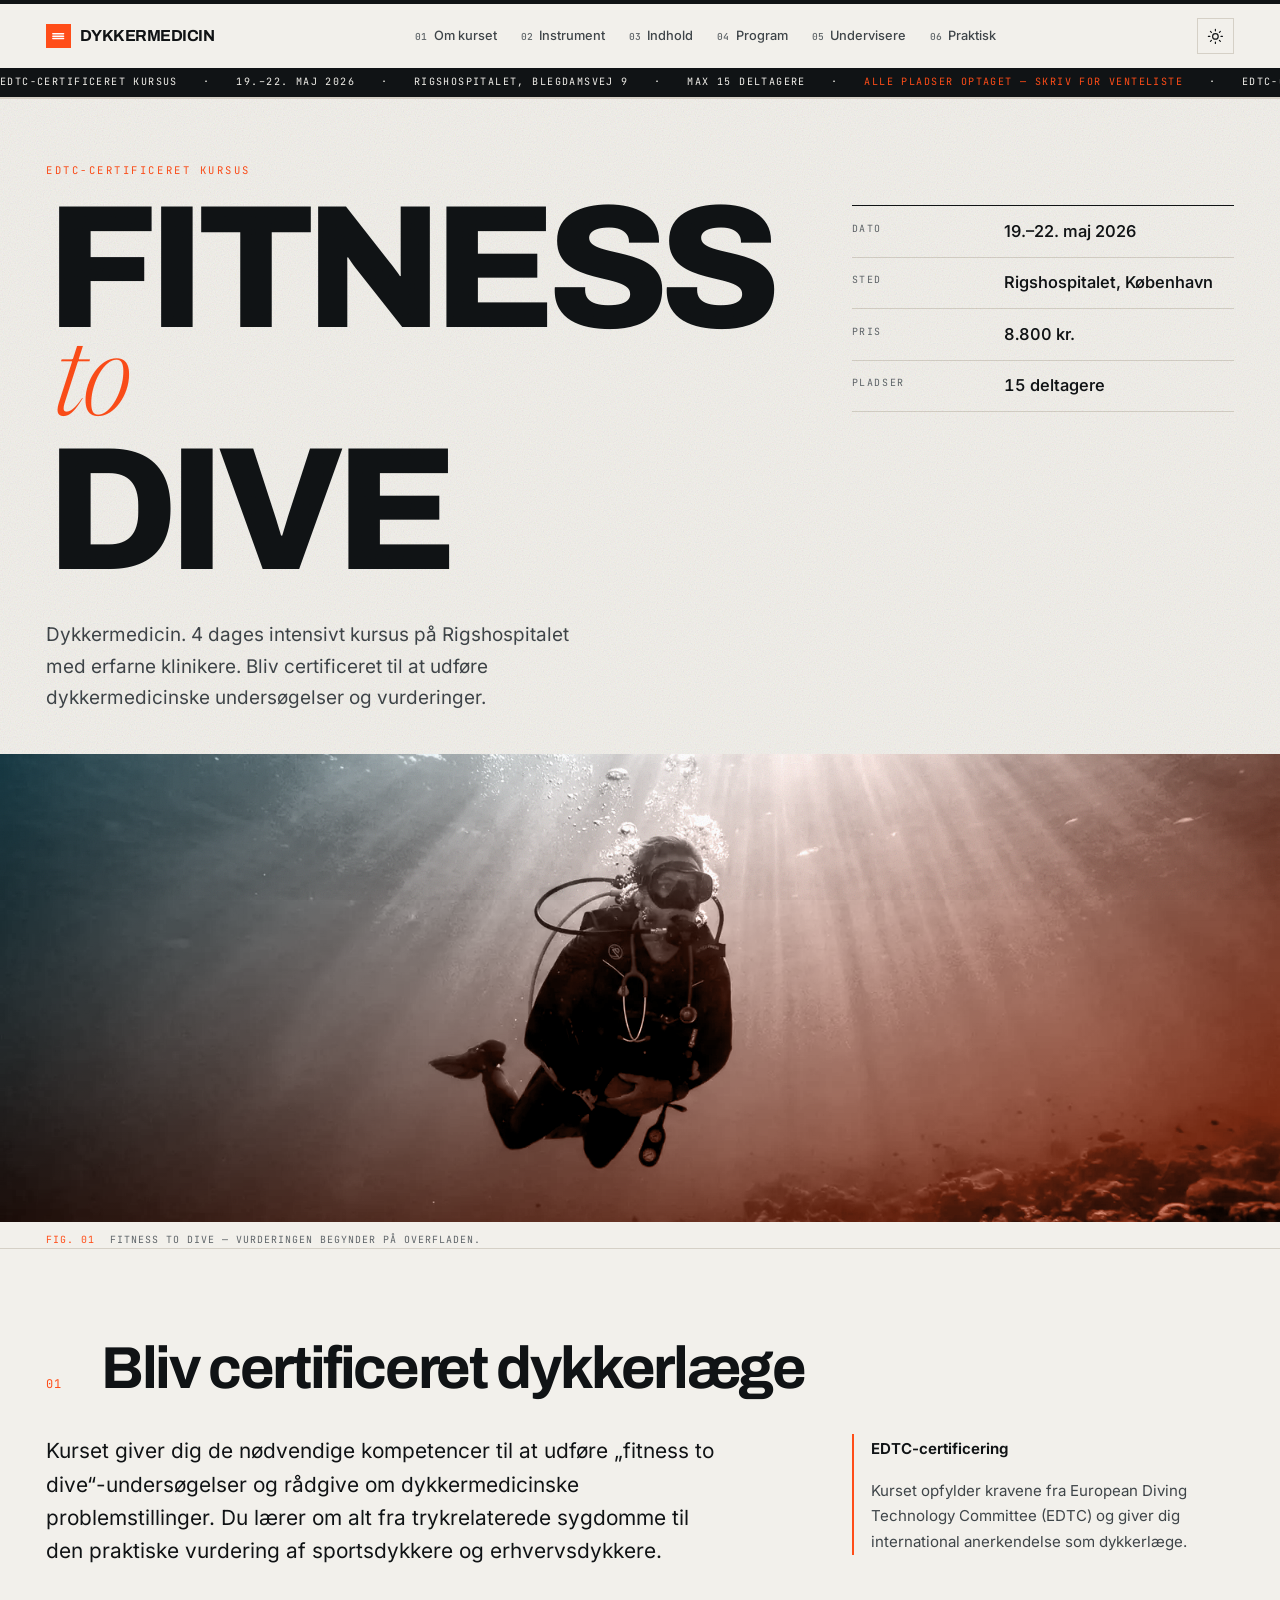
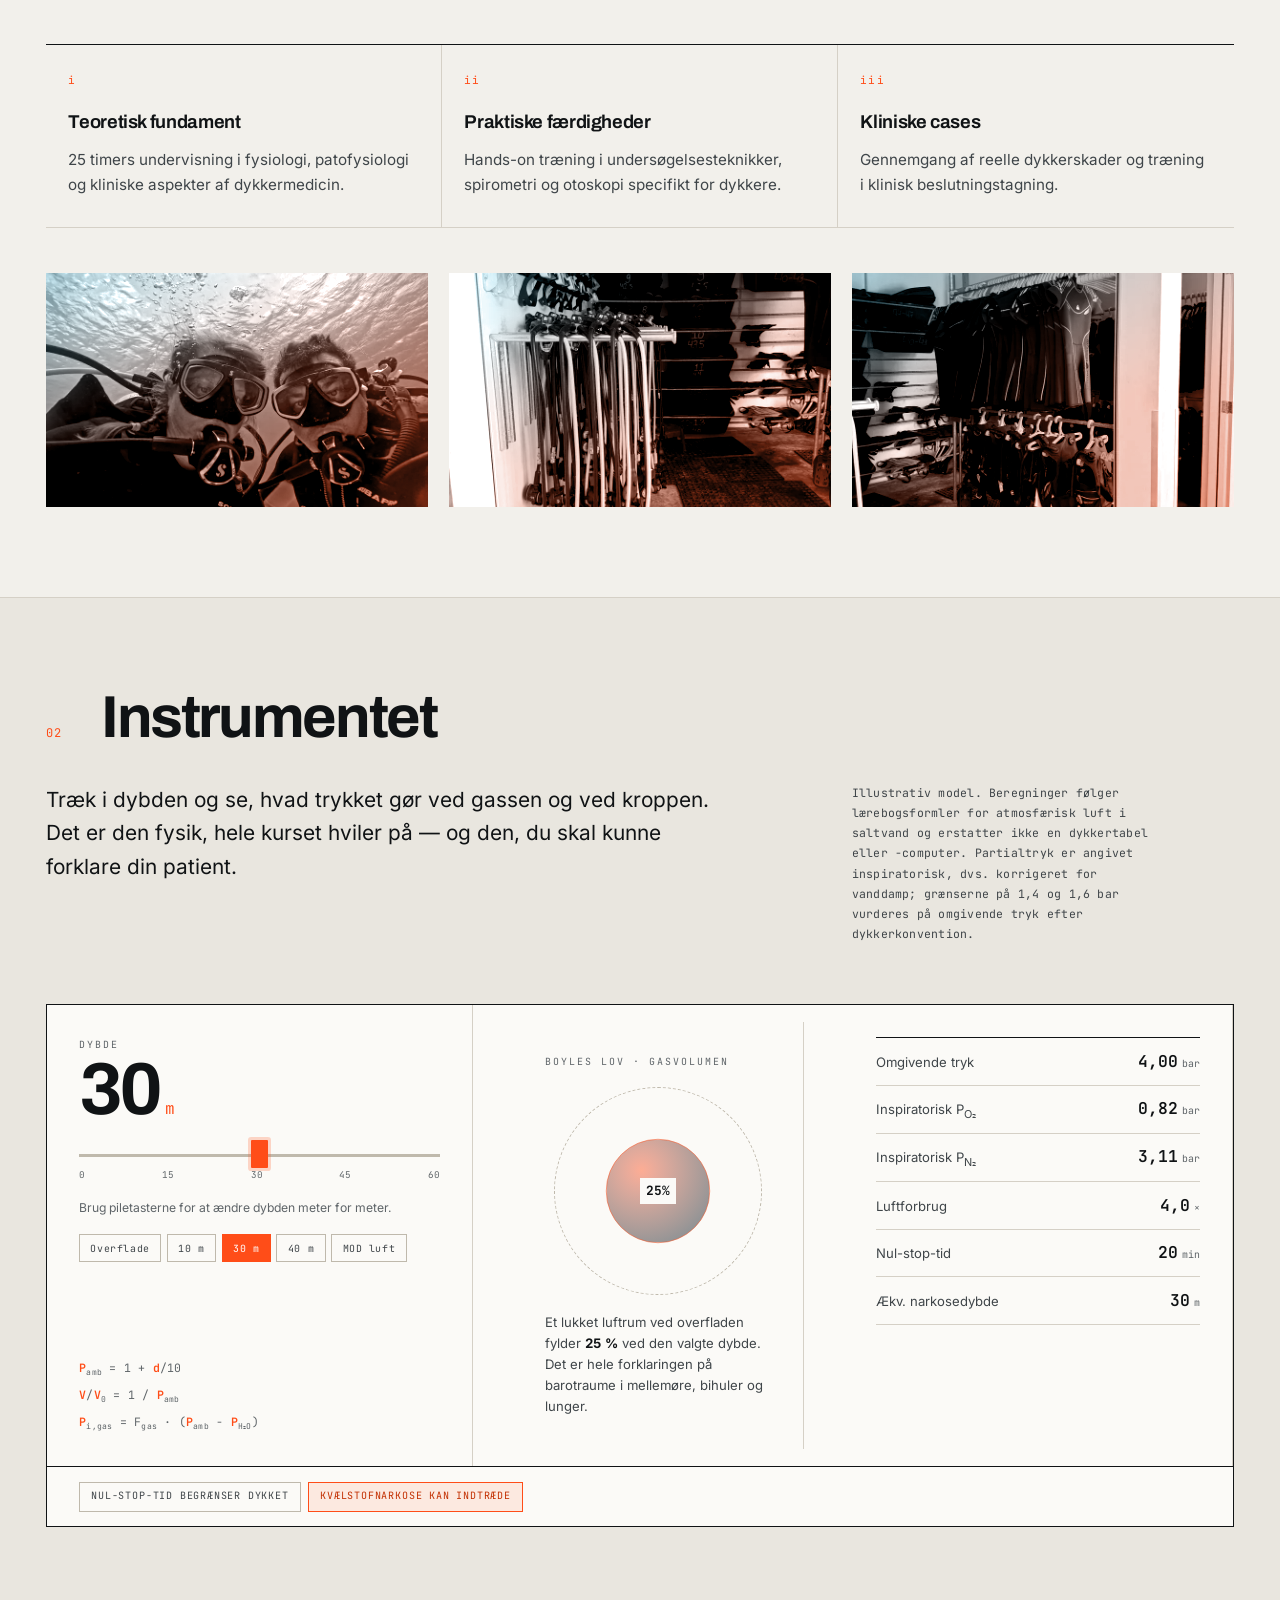
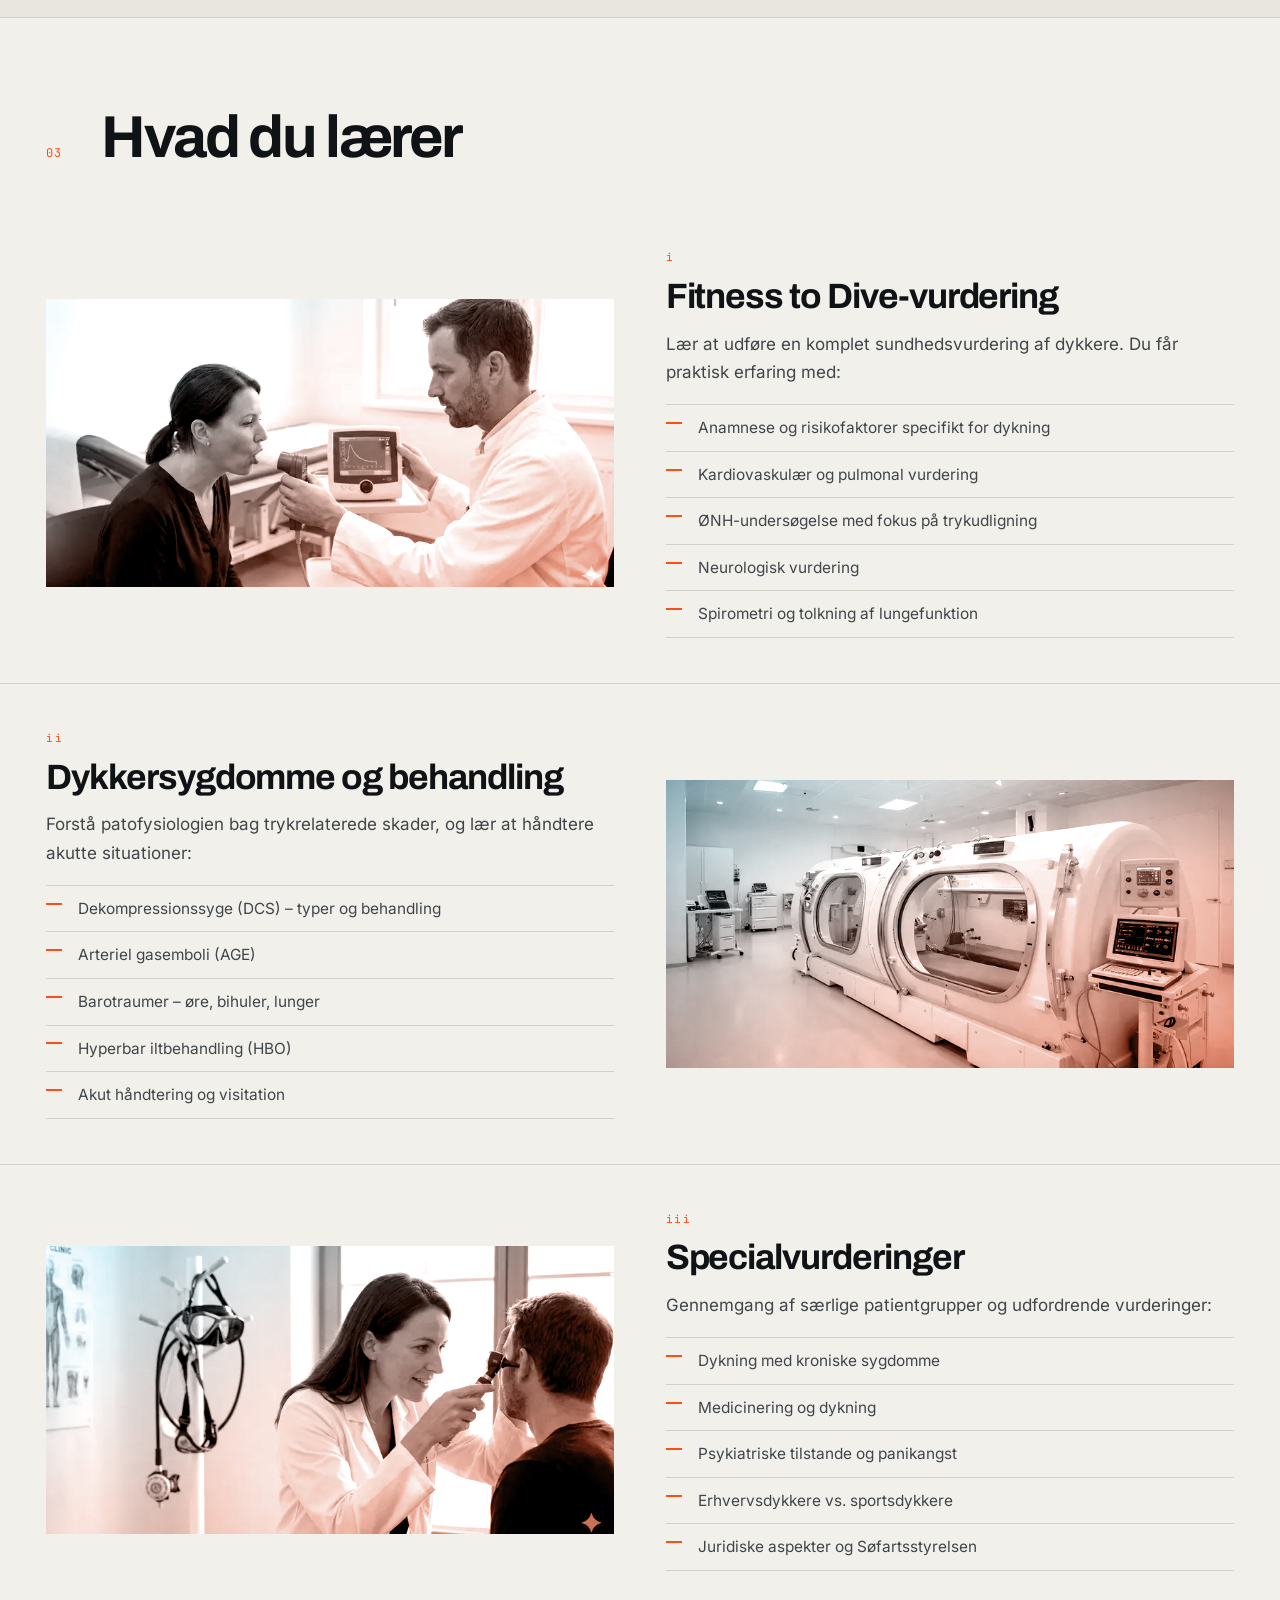
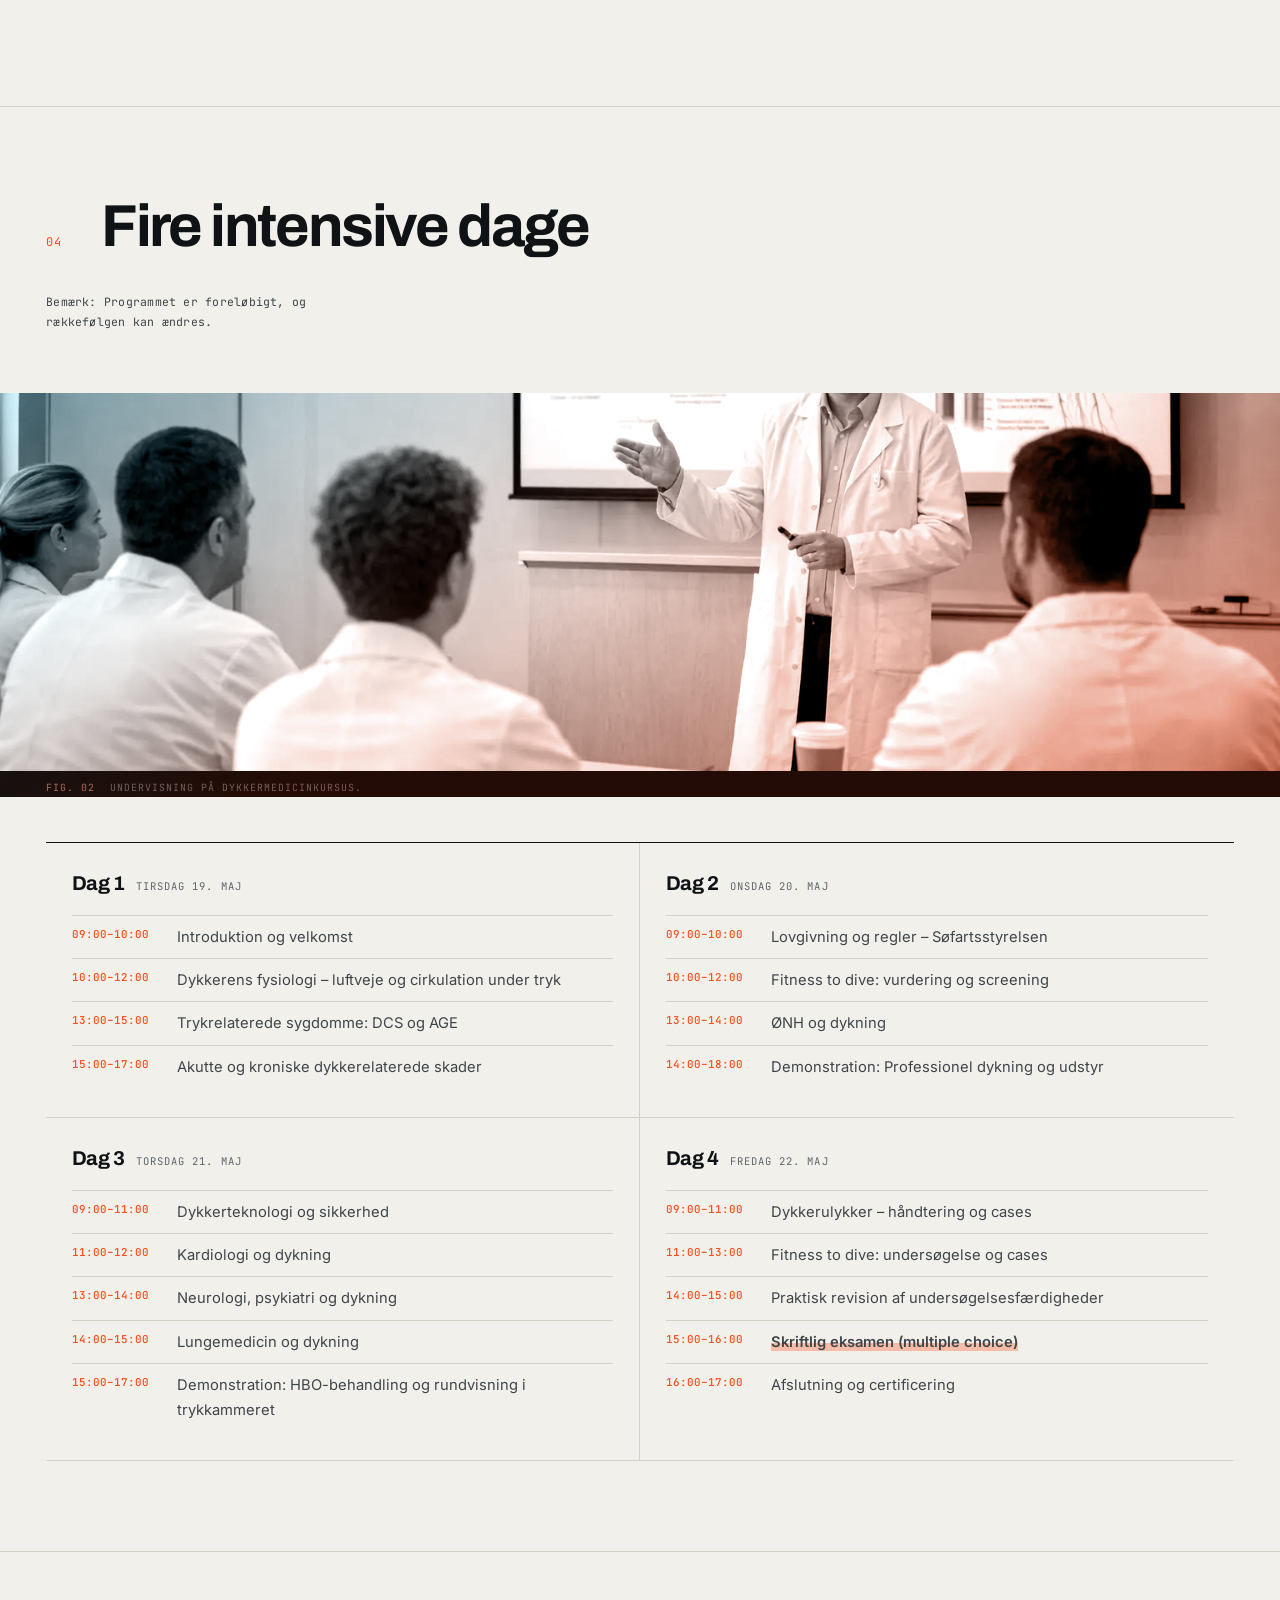
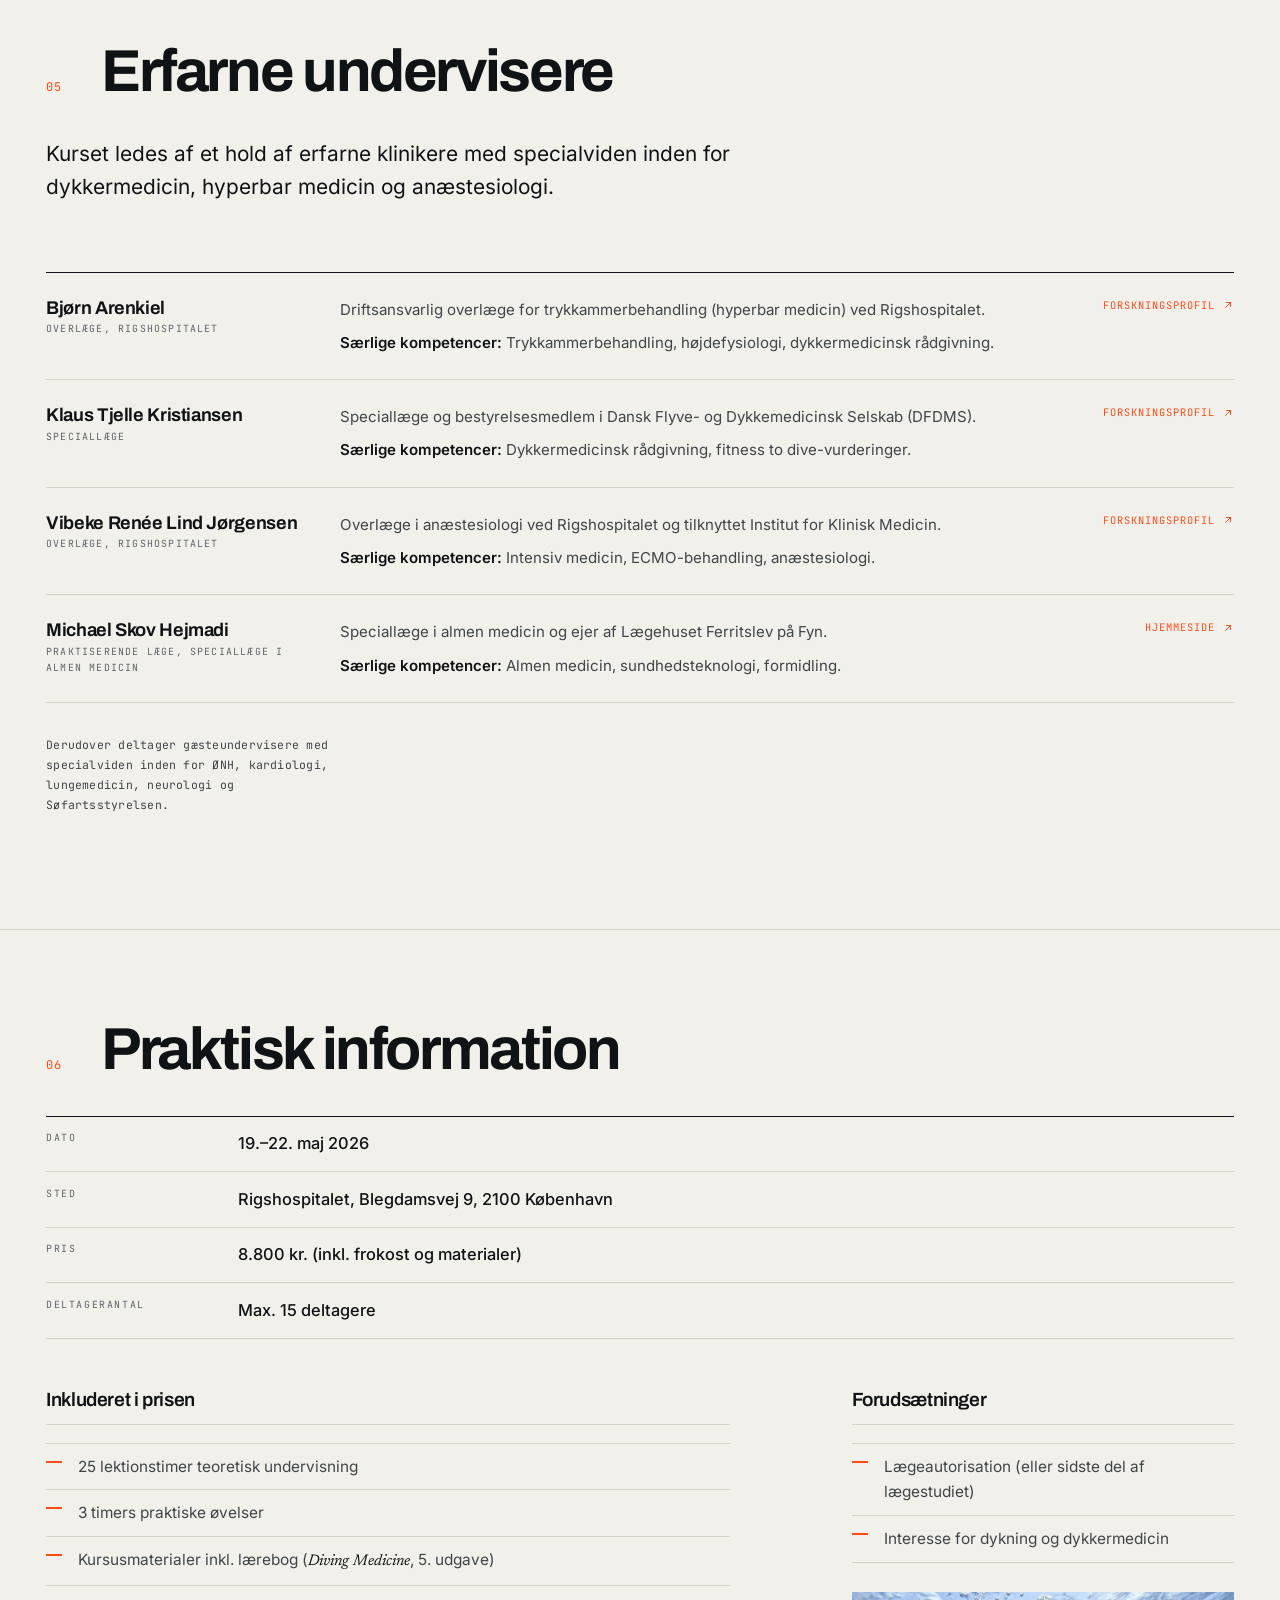
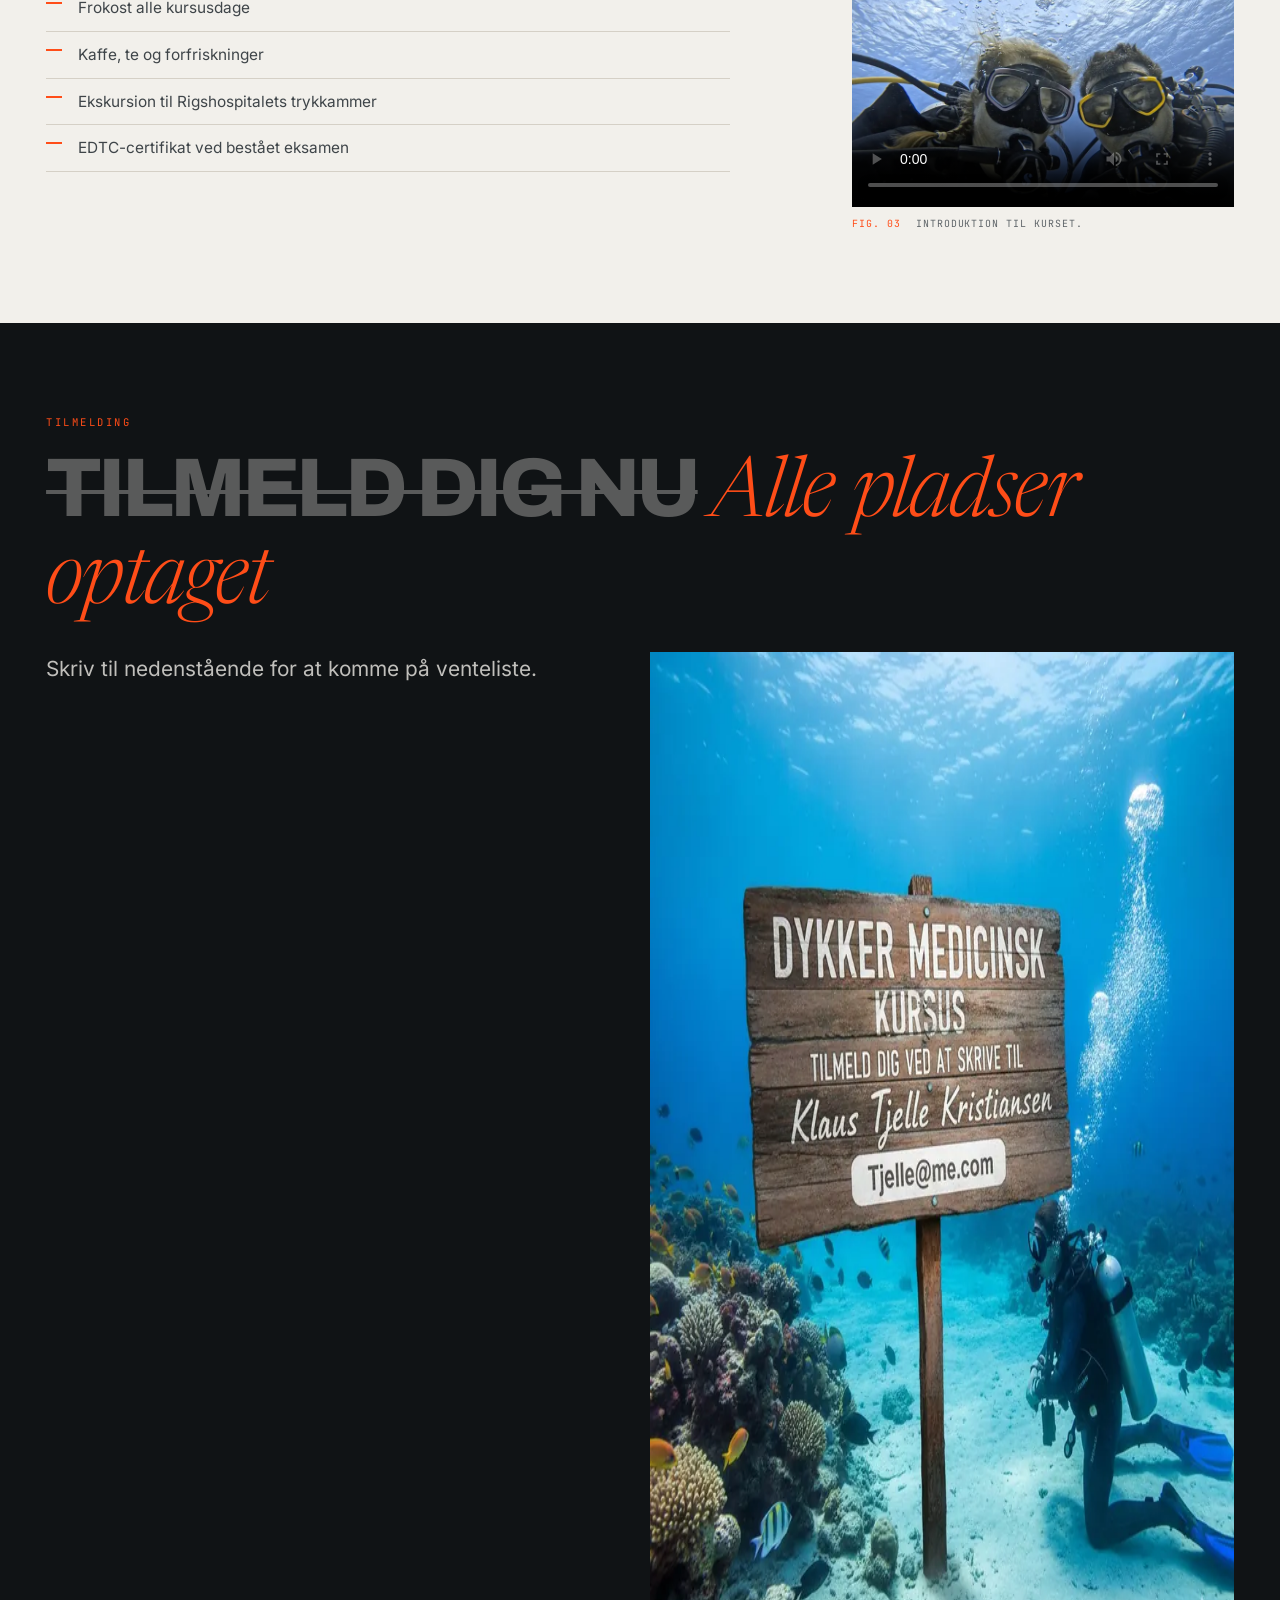
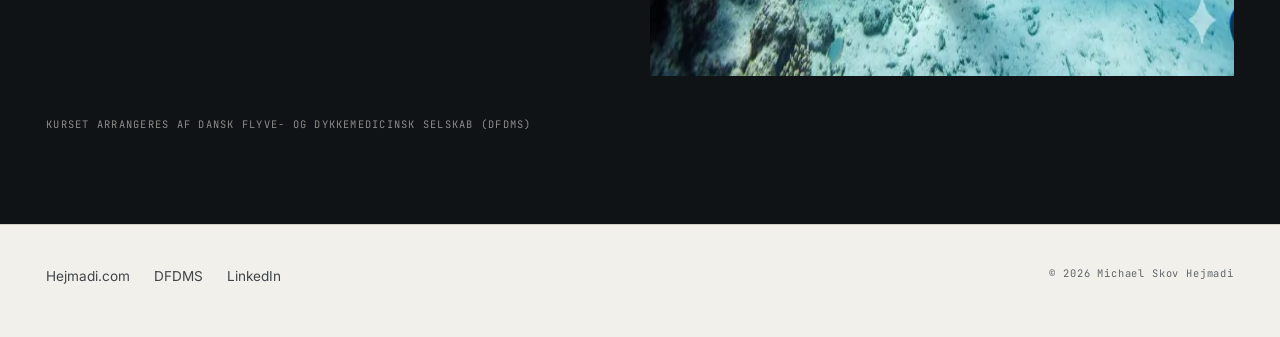
==== dykkerlaege/instrumentet/index.html @ f579ac6d "Fire designbud: Dykkermedicin (2) og Lægehuset Ferritslev (2) Erstatter mappens indhold med fire kom" ====
<!DOCTYPE html>
<html lang="da" data-concept="instrumentet">
<head>
<meta charset="UTF-8">
<meta name="viewport" content="width=device-width, initial-scale=1, viewport-fit=cover">
<title>Fitness to Dive — Dykkermedicin | EDTC-certificeret kursus, Rigshospitalet 2026</title>
<meta name="description" content="EDTC-certificeret dykkermedicinkursus 19.–22. maj 2026 på Rigshospitalet. Fire intensive dage. Bliv certificeret til at udføre fitness to dive-undersøgelser.">
<meta name="author" content="Michael Skov Hejmadi">
<meta name="theme-color" content="#f2f0eb">
<meta name="color-scheme" content="light dark">
<link rel="icon" href="favicon.svg" type="image/svg+xml">

<meta property="og:type" content="website">
<meta property="og:locale" content="da_DK">
<meta property="og:title" content="Fitness to Dive — Dykkermedicin">
<meta property="og:description" content="EDTC-certificeret kursus på Rigshospitalet, 19.–22. maj 2026.">
<meta property="og:image" content="../../assets/img/dyk/preview.webp">
<meta name="twitter:card" content="summary_large_image">

<script type="application/ld+json">
{
  "@context": "https://schema.org",
  "@type": "Course",
  "name": "EDTC Dykkermedicin Kursus 2026",
  "description": "EDTC-certificeret dykkermedicinkursus. Bliv certificeret til at udføre fitness to dive-undersøgelser.",
  "inLanguage": "da",
  "provider": { "@type": "Organization", "name": "Rigshospitalet", "sameAs": "https://www.rigshospitalet.dk" },
  "hasCourseInstance": {
    "@type": "CourseInstance",
    "courseMode": "https://schema.org/OnSite",
    "location": { "@type": "Place", "name": "Rigshospitalet",
      "address": { "@type": "PostalAddress", "streetAddress": "Blegdamsvej 9", "postalCode": "2100", "addressLocality": "København", "addressCountry": "DK" } },
    "startDate": "2026-05-19", "endDate": "2026-05-22", "duration": "P4D",
    "offers": { "@type": "Offer", "price": "8800", "priceCurrency": "DKK", "availability": "https://schema.org/SoldOut" }
  }
}
</script>

<link rel="preload" href="../../assets/fonts/archivo-var.woff2" as="font" type="font/woff2" crossorigin>
<link rel="preload" href="../../assets/fonts/inter-var.woff2" as="font" type="font/woff2" crossorigin>
<link rel="stylesheet" href="style.css">
<script>
  document.documentElement.classList.add('js');
  try{var t=localStorage.getItem('fd-theme'); if(t) document.documentElement.dataset.theme=t;}catch(e){}
</script>
</head>

<body>
<a class="skip" href="#hovedindhold">Spring til indhold</a>
<div class="grain" aria-hidden="true"></div>

<!-- ══ Masthead ═════════════════════════════════════════════════ -->
<header class="mast">
  <div class="mast__rule"></div>
  <div class="mast__bar">
    <a class="mast__id" href="../../index.html">
      <span class="mast__mark" aria-hidden="true">
        <svg viewBox="0 0 24 24"><path d="M3 8h18M3 12h18M3 16h18"/></svg>
      </span>
      Dykkermedicin
    </a>

    <nav class="mast__nav" id="nav" aria-label="Sektioner">
      <a href="#om"><i>01</i>Om kurset</a>
      <a href="#instrument"><i>02</i>Instrument</a>
      <a href="#indhold"><i>03</i>Indhold</a>
      <a href="#program"><i>04</i>Program</a>
      <a href="#undervisere"><i>05</i>Undervisere</a>
      <a href="#praktisk"><i>06</i>Praktisk</a>
    </nav>

    <div class="mast__tools">
      <button class="tgl" id="themeBtn" type="button" aria-label="Skift mellem lyst og mørkt tema">
        <svg class="tgl__sun" viewBox="0 0 24 24" aria-hidden="true"><circle cx="12" cy="12" r="4"/><path d="M12 2v2m0 16v2M2 12h2m16 0h2M4.9 4.9l1.4 1.4m11.4 11.4l1.4 1.4M19.1 4.9l-1.4 1.4M6.3 17.7l-1.4 1.4"/></svg>
        <svg class="tgl__moon" viewBox="0 0 24 24" aria-hidden="true"><path d="M21 12.8A9 9 0 1111.2 3a7 7 0 009.8 9.8z"/></svg>
      </button>
      <button class="burger" id="burger" aria-expanded="false" aria-controls="nav">
        <span></span><span></span><em class="sr">Menu</em>
      </button>
    </div>
  </div>
  <div class="ticker" aria-hidden="true">
    <div class="ticker__track">
      <span>EDTC-certificeret kursus</span><span>·</span><span>19.–22. maj 2026</span><span>·</span>
      <span>Rigshospitalet, Blegdamsvej 9</span><span>·</span><span>Max 15 deltagere</span><span>·</span>
      <span class="hot">Alle pladser optaget — skriv for venteliste</span><span>·</span>
      <span>EDTC-certificeret kursus</span><span>·</span><span>19.–22. maj 2026</span><span>·</span>
      <span>Rigshospitalet, Blegdamsvej 9</span><span>·</span><span>Max 15 deltagere</span><span>·</span>
      <span class="hot">Alle pladser optaget — skriv for venteliste</span><span>·</span>
    </div>
  </div>
  <div class="mast__progress" id="progress" role="presentation"><span></span></div>
</header>

<main id="hovedindhold">

<!-- ══ Hero ═════════════════════════════════════════════════════ -->
<section class="hero">
  <div class="grid">
    <p class="kicker c1-4">EDTC-certificeret kursus</p>

    <h1 class="hero__h1 c1-8">
      <span class="kin" data-kin>Fitness</span>
      <span class="kin kin--out" data-kin>to</span>
      <span class="kin" data-kin>Dive</span>
    </h1>

    <p class="hero__sub c1-6">
      Dykkermedicin. 4 dages intensivt kursus på Rigshospitalet med erfarne klinikere.
      Bliv certificeret til at udføre dykkermedicinske undersøgelser og vurderinger.
    </p>

    <dl class="spec spec--hero c9-12">
      <div><dt>Dato</dt><dd>19.–22. maj 2026</dd></div>
      <div><dt>Sted</dt><dd>Rigshospitalet, København</dd></div>
      <div><dt>Pris</dt><dd><span class="num" data-count="8800">8.800</span> kr.</dd></div>
      <div><dt>Pladser</dt><dd><span class="num" data-count="15">15</span> deltagere</dd></div>
    </dl>
  </div>

  <figure class="hero__plate">
    <div class="duo">
      <img src="../../assets/img/dyk/dykker-hero.webp" srcset="../../assets/img/dyk/dykker-hero-800.webp 800w, ../../assets/img/dyk/dykker-hero.webp 1600w" sizes="100vw" alt="Dykker i frit vand under overfladen" width="2000" height="1090" fetchpriority="high" decoding="async">
    </div>
    <figcaption><span>Fig. 01</span> Fitness to dive — vurderingen begynder på overfladen.</figcaption>
  </figure>
</section>

<!-- ══ 01 — Om kurset ═══════════════════════════════════════════ -->
<section class="sec" id="om">
  <div class="grid">
    <div class="sec__head c1-12">
      <span class="sec__no">01</span>
      <h2 class="h2">Bliv certificeret dykkerlæge</h2>
    </div>

    <p class="body-lg c1-7">
      Kurset giver dig de nødvendige kompetencer til at udføre &bdquo;fitness to dive&ldquo;-undersøgelser
      og rådgive om dykkermedicinske problemstillinger. Du lærer om alt fra trykrelaterede sygdomme
      til den praktiske vurdering af sportsdykkere og erhvervsdykkere.
    </p>

    <aside class="margin c9-12">
      <p><strong>EDTC-certificering</strong></p>
      <p>Kurset opfylder kravene fra European Diving Technology Committee (EDTC) og giver dig
        international anerkendelse som dykkerlæge.</p>
    </aside>

    <ol class="pillars c1-12">
      <li>
        <span class="pillars__n">i</span>
        <h3>Teoretisk fundament</h3>
        <p>25 timers undervisning i fysiologi, patofysiologi og kliniske aspekter af dykkermedicin.</p>
      </li>
      <li>
        <span class="pillars__n">ii</span>
        <h3>Praktiske færdigheder</h3>
        <p>Hands-on træning i undersøgelsesteknikker, spirometri og otoskopi specifikt for dykkere.</p>
      </li>
      <li>
        <span class="pillars__n">iii</span>
        <h3>Kliniske cases</h3>
        <p>Gennemgang af reelle dykkerskader og træning i klinisk beslutningstagning.</p>
      </li>
    </ol>

    <div class="plates c1-12">
      <figure class="duo"><img src="../../assets/img/dyk/dykker-selfie-800.webp" srcset="../../assets/img/dyk/dykker-selfie-800.webp 800w, ../../assets/img/dyk/dykker-selfie.webp 1280w" sizes="(max-width:800px) 92vw, 31vw" alt="Dykkere under vand" width="1280" height="1120" loading="lazy" decoding="async"></figure>
      <figure class="duo"><img src="../../assets/img/dyk/dykkerudstyr-1-800.webp" srcset="../../assets/img/dyk/dykkerudstyr-1-800.webp 800w, ../../assets/img/dyk/dykkerudstyr-1.webp 960w" sizes="(max-width:800px) 92vw, 31vw" alt="Professionelt dykkerudstyr" width="960" height="1280" loading="lazy" decoding="async"></figure>
      <figure class="duo"><img src="../../assets/img/dyk/dykkerudstyr-2-800.webp" srcset="../../assets/img/dyk/dykkerudstyr-2-800.webp 800w, ../../assets/img/dyk/dykkerudstyr-2.webp 960w" sizes="(max-width:800px) 92vw, 31vw" alt="Dykkerudstyr og våddragt" width="960" height="1280" loading="lazy" decoding="async"></figure>
    </div>
  </div>
</section>

<!-- ══ 02 — Instrumentet ════════════════════════════════════════ -->
<section class="sec sec--inst" id="instrument">
  <div class="grid">
    <div class="sec__head c1-12">
      <span class="sec__no">02</span>
      <h2 class="h2">Instrumentet</h2>
    </div>
    <p class="body-lg c1-7">
      Træk i dybden og se, hvad trykket gør ved gassen og ved kroppen. Det er den fysik, hele
      kurset hviler på — og den, du skal kunne forklare din patient.
    </p>
    <p class="margin-note c9-12">Illustrativ model. Beregninger følger lærebogsformler for
      atmosfærisk luft i saltvand og erstatter ikke en dykkertabel eller -computer.
      Partialtryk er angivet inspiratorisk, dvs. korrigeret for vanddamp;
      grænserne på 1,4 og 1,6 bar vurderes på omgivende tryk efter dykkerkonvention.</p>

    <div class="inst c1-12">
      <!-- Kontrol -->
      <div class="inst__ctrl">
        <label class="inst__label" for="depth">Dybde</label>
        <div class="inst__readout">
          <output id="outDepth" for="depth">0</output><span class="unit">m</span>
        </div>
        <input id="depth" type="range" min="0" max="60" step="1" value="0"
               aria-describedby="instHelp">
        <div class="inst__scale" aria-hidden="true">
          <span>0</span><span>15</span><span>30</span><span>45</span><span>60</span>
        </div>
        <p class="inst__help" id="instHelp">Brug piletasterne for at ændre dybden meter for meter.</p>
        <div class="inst__presets">
          <button type="button" data-d="0">Overflade</button>
          <button type="button" data-d="10">10 m</button>
          <button type="button" data-d="30">30 m</button>
          <button type="button" data-d="40">40 m</button>
          <button type="button" data-d="57">MOD luft</button>
        </div>

        <div class="inst__math" aria-hidden="true">
          <p><span>P</span><sub>amb</sub> = 1 + <span>d</span>/10</p>
          <p><span>V</span>/<span>V</span><sub>0</sub> = 1 / <span>P</span><sub>amb</sub></p>
          <p><span>P</span><sub>i,gas</sub> = F<sub>gas</sub> · (<span>P</span><sub>amb</sub> − <span>P</span><sub>H₂O</sub>)</p>
        </div>
      </div>

      <!-- Boyle -->
      <figure class="inst__boyle">
        <figcaption>Boyles lov · gasvolumen</figcaption>
        <div class="boyle">
          <div class="boyle__ref" aria-hidden="true"></div>
          <div class="boyle__now" id="boyleNow"></div>
          <span class="boyle__val"><b id="outVol">100</b>%</span>
        </div>
        <p class="inst__cap">Et lukket luftrum ved overfladen fylder <b id="outVolTxt">100&nbsp;%</b>
          ved den valgte dybde. Det er hele forklaringen på barotraume i mellemøre, bihuler og lunger.</p>
      </figure>

      <!-- Aflæsning -->
      <dl class="inst__data">
        <div><dt>Omgivende tryk</dt><dd><b id="outP">1,00</b><i>bar</i></dd></div>
        <div><dt>Inspiratorisk P<sub>O₂</sub></dt><dd><b id="outPO2">0,20</b><i>bar</i></dd></div>
        <div><dt>Inspiratorisk P<sub>N₂</sub></dt><dd><b id="outPN2">0,74</b><i>bar</i></dd></div>
        <div><dt>Luftforbrug</dt><dd><b id="outSAC">1,0</b><i>&times;</i></dd></div>
        <div><dt>Nul-stop-tid</dt><dd><b id="outNDL">∞</b><i id="outNDLu"></i></dd></div>
        <div><dt>Ækv. narkosedybde</dt><dd><b id="outEND">0</b><i>m</i></dd></div>
      </dl>

      <!-- Flag -->
      <ul class="inst__flags" id="flags" aria-live="polite">
        <li class="flag" data-flag="surface">Overfladen · 1 atm</li>
      </ul>
    </div>
  </div>
</section>

<!-- ══ 03 — Indhold ═════════════════════════════════════════════ -->
<section class="sec" id="indhold">
  <div class="grid">
    <div class="sec__head c1-12">
      <span class="sec__no">03</span>
      <h2 class="h2">Hvad du lærer</h2>
    </div>
  </div>

  <article class="row">
    <div class="row__inner">
      <figure class="row__fig duo">
        <img src="../../assets/img/dyk/spirometri-800.webp" srcset="../../assets/img/dyk/spirometri-800.webp 800w, ../../assets/img/dyk/spirometri.webp 1600w" sizes="(max-width:900px) 92vw, 44vw" alt="Spirometri-undersøgelse" width="2000" height="1090" loading="lazy" decoding="async">
      </figure>
      <div class="row__body">
        <p class="row__no">i</p>
        <h3>Fitness to Dive-vurdering</h3>
        <p>Lær at udføre en komplet sundhedsvurdering af dykkere. Du får praktisk erfaring med:</p>
        <ul class="rules">
          <li>Anamnese og risikofaktorer specifikt for dykning</li>
          <li>Kardiovaskulær og pulmonal vurdering</li>
          <li>ØNH-undersøgelse med fokus på trykudligning</li>
          <li>Neurologisk vurdering</li>
          <li>Spirometri og tolkning af lungefunktion</li>
        </ul>
      </div>
    </div>
  </article>

  <article class="row row--flip">
    <div class="row__inner">
      <figure class="row__fig duo">
        <img src="../../assets/img/dyk/trykkammer-eksterior-800.webp" srcset="../../assets/img/dyk/trykkammer-eksterior-800.webp 800w, ../../assets/img/dyk/trykkammer-eksterior.webp 1536w" sizes="(max-width:900px) 92vw, 44vw" alt="Hyperbart trykkammer" width="1536" height="1024" loading="lazy" decoding="async">
      </figure>
      <div class="row__body">
        <p class="row__no">ii</p>
        <h3>Dykkersygdomme og behandling</h3>
        <p>Forstå patofysiologien bag trykrelaterede skader, og lær at håndtere akutte situationer:</p>
        <ul class="rules">
          <li>Dekompressionssyge (DCS) – typer og behandling</li>
          <li>Arteriel gasemboli (AGE)</li>
          <li>Barotraumer – øre, bihuler, lunger</li>
          <li>Hyperbar iltbehandling (HBO)</li>
          <li>Akut håndtering og visitation</li>
        </ul>
      </div>
    </div>
  </article>

  <article class="row">
    <div class="row__inner">
      <figure class="row__fig duo">
        <img src="../../assets/img/dyk/otoskopi-800.webp" srcset="../../assets/img/dyk/otoskopi-800.webp 800w, ../../assets/img/dyk/otoskopi.webp 1600w" sizes="(max-width:900px) 92vw, 44vw" alt="Øreundersøgelse af dykker" width="2000" height="1090" loading="lazy" decoding="async">
      </figure>
      <div class="row__body">
        <p class="row__no">iii</p>
        <h3>Specialvurderinger</h3>
        <p>Gennemgang af særlige patientgrupper og udfordrende vurderinger:</p>
        <ul class="rules">
          <li>Dykning med kroniske sygdomme</li>
          <li>Medicinering og dykning</li>
          <li>Psykiatriske tilstande og panikangst</li>
          <li>Erhvervsdykkere vs. sportsdykkere</li>
          <li>Juridiske aspekter og Søfartsstyrelsen</li>
        </ul>
      </div>
    </div>
  </article>
</section>

<!-- ══ 04 — Program ═════════════════════════════════════════════ -->
<section class="sec" id="program">
  <div class="grid">
    <div class="sec__head c1-12">
      <span class="sec__no">04</span>
      <h2 class="h2">Fire intensive dage</h2>
    </div>
    <p class="margin-note c1-12">Bemærk: Programmet er foreløbigt, og rækkefølgen kan ændres.</p>
  </div>

  <figure class="bleed duo">
    <img src="../../assets/img/dyk/undervisning-2.webp" srcset="../../assets/img/dyk/undervisning-2-800.webp 800w, ../../assets/img/dyk/undervisning-2.webp 1536w" sizes="100vw" alt="Undervisning på dykkermedicinkursus" width="1536" height="1024" loading="lazy" decoding="async">
    <figcaption><span>Fig. 02</span> Undervisning på dykkermedicinkursus.</figcaption>
  </figure>

  <div class="grid">
    <div class="sched c1-12">
      <section class="sched__day">
        <h3><b>Dag 1</b><span>Tirsdag 19. maj</span></h3>
        <table>
          <caption class="sr">Program for dag 1</caption>
          <tbody>
            <tr><th scope="row">09:00–10:00</th><td>Introduktion og velkomst</td></tr>
            <tr><th scope="row">10:00–12:00</th><td>Dykkerens fysiologi – luftveje og cirkulation under tryk</td></tr>
            <tr><th scope="row">13:00–15:00</th><td>Trykrelaterede sygdomme: DCS og AGE</td></tr>
            <tr><th scope="row">15:00–17:00</th><td>Akutte og kroniske dykkerelaterede skader</td></tr>
          </tbody>
        </table>
      </section>
      <section class="sched__day">
        <h3><b>Dag 2</b><span>Onsdag 20. maj</span></h3>
        <table>
          <caption class="sr">Program for dag 2</caption>
          <tbody>
            <tr><th scope="row">09:00–10:00</th><td>Lovgivning og regler – Søfartsstyrelsen</td></tr>
            <tr><th scope="row">10:00–12:00</th><td>Fitness to dive: vurdering og screening</td></tr>
            <tr><th scope="row">13:00–14:00</th><td>ØNH og dykning</td></tr>
            <tr><th scope="row">14:00–18:00</th><td>Demonstration: Professionel dykning og udstyr</td></tr>
          </tbody>
        </table>
      </section>
      <section class="sched__day">
        <h3><b>Dag 3</b><span>Torsdag 21. maj</span></h3>
        <table>
          <caption class="sr">Program for dag 3</caption>
          <tbody>
            <tr><th scope="row">09:00–11:00</th><td>Dykkerteknologi og sikkerhed</td></tr>
            <tr><th scope="row">11:00–12:00</th><td>Kardiologi og dykning</td></tr>
            <tr><th scope="row">13:00–14:00</th><td>Neurologi, psykiatri og dykning</td></tr>
            <tr><th scope="row">14:00–15:00</th><td>Lungemedicin og dykning</td></tr>
            <tr><th scope="row">15:00–17:00</th><td>Demonstration: HBO-behandling og rundvisning i trykkammeret</td></tr>
          </tbody>
        </table>
      </section>
      <section class="sched__day">
        <h3><b>Dag 4</b><span>Fredag 22. maj</span></h3>
        <table>
          <caption class="sr">Program for dag 4</caption>
          <tbody>
            <tr><th scope="row">09:00–11:00</th><td>Dykkerulykker – håndtering og cases</td></tr>
            <tr><th scope="row">11:00–13:00</th><td>Fitness to dive: undersøgelse og cases</td></tr>
            <tr><th scope="row">14:00–15:00</th><td>Praktisk revision af undersøgelsesfærdigheder</td></tr>
            <tr><th scope="row">15:00–16:00</th><td><mark>Skriftlig eksamen (multiple choice)</mark></td></tr>
            <tr><th scope="row">16:00–17:00</th><td>Afslutning og certificering</td></tr>
          </tbody>
        </table>
      </section>
    </div>
  </div>
</section>

<!-- ══ 05 — Undervisere ═════════════════════════════════════════ -->
<section class="sec" id="undervisere">
  <div class="grid">
    <div class="sec__head c1-12">
      <span class="sec__no">05</span>
      <h2 class="h2">Erfarne undervisere</h2>
    </div>
    <p class="body-lg c1-7">Kurset ledes af et hold af erfarne klinikere med specialviden inden for
      dykkermedicin, hyperbar medicin og anæstesiologi.</p>

    <ul class="faculty c1-12">
      <li>
        <div class="faculty__id"><h3>Bjørn Arenkiel</h3><p>Overlæge, Rigshospitalet</p></div>
        <div class="faculty__txt">
          <p>Driftsansvarlig overlæge for trykkammerbehandling (hyperbar medicin) ved Rigshospitalet.</p>
          <p class="faculty__sk"><span>Særlige kompetencer:</span> Trykkammerbehandling, højdefysiologi, dykkermedicinsk rådgivning.</p>
        </div>
        <a class="faculty__lnk" href="https://research.regionh.dk/da/persons/bjørn-arenkiel/" target="_blank" rel="noopener">Forskningsprofil<svg viewBox="0 0 24 24" aria-hidden="true"><path d="M7 17L17 7M9 7h8v8"/></svg></a>
      </li>
      <li>
        <div class="faculty__id"><h3>Klaus Tjelle Kristiansen</h3><p>Speciallæge</p></div>
        <div class="faculty__txt">
          <p>Speciallæge og bestyrelsesmedlem i Dansk Flyve- og Dykkemedicinsk Selskab (DFDMS).</p>
          <p class="faculty__sk"><span>Særlige kompetencer:</span> Dykkermedicinsk rådgivning, fitness to dive-vurderinger.</p>
        </div>
        <a class="faculty__lnk" href="https://researchprofiles.ku.dk/da/persons/klaus-tjelle-kristiansen/" target="_blank" rel="noopener">Forskningsprofil<svg viewBox="0 0 24 24" aria-hidden="true"><path d="M7 17L17 7M9 7h8v8"/></svg></a>
      </li>
      <li>
        <div class="faculty__id"><h3>Vibeke Renée Lind Jørgensen</h3><p>Overlæge, Rigshospitalet</p></div>
        <div class="faculty__txt">
          <p>Overlæge i anæstesiologi ved Rigshospitalet og tilknyttet Institut for Klinisk Medicin.</p>
          <p class="faculty__sk"><span>Særlige kompetencer:</span> Intensiv medicin, ECMO-behandling, anæstesiologi.</p>
        </div>
        <a class="faculty__lnk" href="https://researchprofiles.ku.dk/da/persons/vibeke-renée-lind-jørgensen/" target="_blank" rel="noopener">Forskningsprofil<svg viewBox="0 0 24 24" aria-hidden="true"><path d="M7 17L17 7M9 7h8v8"/></svg></a>
      </li>
      <li>
        <div class="faculty__id"><h3>Michael Skov Hejmadi</h3><p>Praktiserende læge, speciallæge i almen medicin</p></div>
        <div class="faculty__txt">
          <p>Speciallæge i almen medicin og ejer af Lægehuset Ferritslev på Fyn.</p>
          <p class="faculty__sk"><span>Særlige kompetencer:</span> Almen medicin, sundhedsteknologi, formidling.</p>
        </div>
        <a class="faculty__lnk" href="https://hejmadi.com/">Hjemmeside<svg viewBox="0 0 24 24" aria-hidden="true"><path d="M7 17L17 7M9 7h8v8"/></svg></a>
      </li>
    </ul>

    <p class="margin-note c1-12">Derudover deltager gæsteundervisere med specialviden inden for ØNH,
      kardiologi, lungemedicin, neurologi og Søfartsstyrelsen.</p>
  </div>
</section>

<!-- ══ 06 — Praktisk ════════════════════════════════════════════ -->
<section class="sec" id="praktisk">
  <div class="grid">
    <div class="sec__head c1-12">
      <span class="sec__no">06</span>
      <h2 class="h2">Praktisk information</h2>
    </div>

    <table class="datasheet c1-12">
      <caption class="sr">Kursusdetaljer</caption>
      <tbody>
        <tr><th scope="row">Dato</th><td>19.–22. maj 2026</td></tr>
        <tr><th scope="row">Sted</th><td>Rigshospitalet, Blegdamsvej 9, 2100 København</td></tr>
        <tr><th scope="row">Pris</th><td>8.800 kr. (inkl. frokost og materialer)</td></tr>
        <tr><th scope="row">Deltagerantal</th><td>Max. 15 deltagere</td></tr>
      </tbody>
    </table>

    <div class="c1-7">
      <h3 class="h3">Inkluderet i prisen</h3>
      <ul class="rules">
        <li>25 lektionstimer teoretisk undervisning</li>
        <li>3 timers praktiske øvelser</li>
        <li>Kursusmaterialer inkl. lærebog (<em>Diving Medicine</em>, 5. udgave)</li>
        <li>Frokost alle kursusdage</li>
        <li>Kaffe, te og forfriskninger</li>
        <li>Ekskursion til Rigshospitalets trykkammer</li>
        <li>EDTC-certifikat ved bestået eksamen</li>
      </ul>
    </div>
    <div class="c9-12">
      <h3 class="h3">Forudsætninger</h3>
      <ul class="rules">
        <li>Lægeautorisation (eller sidste del af lægestudiet)</li>
        <li>Interesse for dykning og dykkermedicin</li>
      </ul>
      <figure class="video">
        <video controls playsinline preload="metadata" poster="../../assets/img/dyk/dykker-selfie-800.webp">
          <source src="../../assets/video/dykkermedicin-intro.mp4" type="video/mp4">
          Din browser understøtter ikke video.
        </video>
        <figcaption><span>Fig. 03</span> Introduktion til kurset.</figcaption>
      </figure>
    </div>
  </div>
</section>

<!-- ══ Tilmelding ═══════════════════════════════════════════════ -->
<section class="closer" id="tilmelding">
  <div class="grid">
    <p class="kicker c1-12">Tilmelding</p>
    <h2 class="closer__h c1-12"><s>Tilmeld dig nu</s> <em>Alle pladser optaget</em></h2>
    <p class="body-lg c1-6">Skriv til nedenstående for at komme på venteliste.</p>
    <figure class="closer__img c7-12">
      <img src="../../assets/img/dyk/tilmelding-800.webp" srcset="../../assets/img/dyk/tilmelding-800.webp 800w, ../../assets/img/dyk/tilmelding.webp 1024w" sizes="(max-width:800px) 92vw, 40vw" alt="Tilmelding – skriv til Klaus Tjelle Kristiansen" width="1024" height="1024" loading="lazy" decoding="async">
    </figure>
    <p class="fine c1-12">Kurset arrangeres af Dansk Flyve- og Dykkemedicinsk Selskab (DFDMS)</p>
  </div>
</section>

</main>

<footer class="foot">
  <div class="grid">
    <nav class="foot__nav c1-6" aria-label="Eksterne links">
      <a href="https://hejmadi.com/">Hejmadi.com</a>
      <a href="https://dfdms.dk/" target="_blank" rel="noopener">DFDMS</a>
      <a href="https://www.linkedin.com/in/michael-hejmadi/" target="_blank" rel="noopener">LinkedIn</a>
    </nav>
    <p class="foot__c c9-12">&copy; 2026 Michael Skov Hejmadi</p>
  </div>
</footer>

<script src="app.js" defer></script>
</body>
</html>
---- dykkerlaege/instrumentet/style.css ----
/* ═══════════════════════════════════════════════════════════════
   INSTRUMENTET — Fitness to Dive
   Bud B. Redaktionelt, klinisk, præcist. Papir og blæk, hårfine
   linjer, tabeldata — og ét levende instrument midt i det hele.
   ═══════════════════════════════════════════════════════════════ */

@font-face{font-family:'Archivo';src:url('../../assets/fonts/archivo-var.woff2') format('woff2');font-weight:100 900;font-style:normal;font-display:swap}
@font-face{font-family:'Inter';src:url('../../assets/fonts/inter-var.woff2') format('woff2');font-weight:100 900;font-style:normal;font-display:swap}
@font-face{font-family:'JetBrains Mono';src:url('../../assets/fonts/jetbrainsmono-var.woff2') format('woff2');font-weight:100 800;font-style:normal;font-display:swap}
@font-face{font-family:'Newsreader';src:url('../../assets/fonts/newsreader-italic-var.woff2') format('woff2');font-weight:200 800;font-style:italic;font-display:swap}

:root{
  --paper:#F2F0EB;
  --paper-2:#E9E6DF;
  --paper-3:#FBFAF7;
  --ink:#101315;
  --ink-2:#3F4549;
  --ink-3:#5F6569;
  --rule:#D5D0C6;
  --rule-2:#BFB9AC;
  --sig:#FF4D18;          /* SMB-orange — signalfarven */
  --sig-ink:#C22F00;
  --sea:#0A3B4A;

  --display:'Archivo',Helvetica,Arial,sans-serif;
  --sans:'Inter',-apple-system,BlinkMacSystemFont,'Segoe UI',Roboto,sans-serif;
  --mono:'JetBrains Mono',ui-monospace,'SF Mono',Menlo,monospace;
  --news:'Newsreader',Georgia,serif;

  --wrap:1280px;
  --gut:clamp(1.1rem,3.6vw,3rem);
  --ease:cubic-bezier(.22,1,.36,1);
}

html[data-theme="dark"]{
  --paper:#0C0E0F;
  --paper-2:#15181A;
  --paper-3:#101314;
  --ink:#F1EFEA;
  --ink-2:#B4BABE;
  --ink-3:#8C9296;
  --rule:#282C2E;
  --rule-2:#3A3F42;
  --sig:#FF6A3D;
  --sig-ink:#FF8A63;
  --sea:#7FC7DC;
}
@media (prefers-color-scheme:dark){
  html:not([data-theme="light"]){
    --paper:#0C0E0F; --paper-2:#15181A; --paper-3:#101314;
    --ink:#F1EFEA; --ink-2:#B4BABE; --ink-3:#8C9296;
    --rule:#282C2E; --rule-2:#3A3F42;
    --sig:#FF6A3D; --sig-ink:#FF8A63; --sea:#7FC7DC;
  }
}

*,*::before,*::after{box-sizing:border-box}
html{-webkit-text-size-adjust:100%}
@media (prefers-reduced-motion:no-preference){html{scroll-behavior:smooth}}

body{
  margin:0;background:var(--paper);color:var(--ink);
  font-family:var(--sans);font-size:clamp(1rem,.96rem + .2vw,1.06rem);
  line-height:1.68;overflow-x:hidden;
  -webkit-font-smoothing:antialiased;
}
img,video{max-width:100%;display:block}
svg{fill:none;stroke:currentColor;stroke-width:1.7;stroke-linecap:round;stroke-linejoin:round}
a{color:inherit}

.sr{position:absolute;width:1px;height:1px;overflow:hidden;clip:rect(0 0 0 0);white-space:nowrap}
.skip{position:absolute;left:-999px;top:0;z-index:200;background:var(--sig);color:#fff;padding:.7rem 1.2rem;font-weight:600}
.skip:focus{left:0}
:focus-visible{outline:2px solid var(--sig);outline-offset:2px}

/* Papirkorn */
.grain{
  position:fixed;inset:0;z-index:1;pointer-events:none;opacity:.42;
  background-image:url("data:image/svg+xml,%3Csvg xmlns='http://www.w3.org/2000/svg' width='140' height='140'%3E%3Cfilter id='n'%3E%3CfeTurbulence type='fractalNoise' baseFrequency='.85' numOctaves='3'/%3E%3C/filter%3E%3Crect width='140' height='140' filter='url(%23n)' opacity='.42'/%3E%3C/svg%3E");
  mix-blend-mode:multiply;
}
html[data-theme="dark"] .grain{mix-blend-mode:screen;opacity:.16}
@media (prefers-color-scheme:dark){html:not([data-theme="light"]) .grain{mix-blend-mode:screen;opacity:.16}}

/* ═══ Gitter ═══════════════════════════════════════════════════ */
.grid{
  width:min(var(--wrap),100%);margin-inline:auto;padding-inline:var(--gut);
  display:grid;grid-template-columns:repeat(12,1fr);
  column-gap:clamp(.8rem,1.6vw,1.6rem);row-gap:0;
}
.c1-4{grid-column:1/5}
.c1-6{grid-column:1/7}
.c1-7{grid-column:1/8}
.c1-8{grid-column:1/9}
.c1-12{grid-column:1/-1}
.c7-12{grid-column:7/-1}
.c9-12{grid-column:9/-1}

/* ═══ Masthead ═════════════════════════════════════════════════ */
.mast{position:sticky;top:0;z-index:60;background:var(--paper);isolation:isolate}
.mast__rule{height:4px;background:var(--ink)}
.mast__bar{
  width:min(var(--wrap),100%);margin-inline:auto;padding:.85rem var(--gut);
  display:flex;align-items:center;justify-content:space-between;gap:1.5rem;
}
.mast__id{
  display:inline-flex;align-items:center;gap:.55rem;text-decoration:none;
  font-family:var(--display);font-weight:700;font-size:1rem;letter-spacing:-.03em;
  text-transform:uppercase;
}
.mast__mark{
  display:grid;place-items:center;width:1.55rem;height:1.55rem;
  background:var(--sig);color:#fff;
}
.mast__mark svg{width:.9rem;height:.9rem;stroke-width:2.4}

.mast__nav{display:flex;gap:1.5rem}
.mast__nav a{
  position:relative;text-decoration:none;font-size:.8rem;font-weight:500;
  color:var(--ink-2);display:inline-flex;align-items:baseline;gap:.4rem;
  padding-block:.2rem;transition:color .25s;
}
.mast__nav a i{
  font-style:normal;font-family:var(--mono);font-size:.6rem;color:var(--ink-3);
  transition:color .25s;
}
.mast__nav a::after{
  content:"";position:absolute;left:0;right:0;bottom:-.25rem;height:2px;
  background:var(--sig);transform:scaleX(0);transform-origin:left;
  transition:transform .35s var(--ease);
}
.mast__nav a:hover,.mast__nav a.here{color:var(--ink)}
.mast__nav a:hover i,.mast__nav a.here i{color:var(--sig)}
.mast__nav a:hover::after,.mast__nav a.here::after{transform:scaleX(1)}

.mast__tools{display:flex;align-items:center;gap:.5rem}
.tgl,.burger{
  width:2.3rem;height:2.3rem;display:grid;place-items:center;cursor:pointer;
  background:none;border:1px solid var(--rule);color:var(--ink);padding:0;
  transition:background .25s,border-color .25s;
}
.tgl:hover,.burger:hover{background:var(--paper-2);border-color:var(--rule-2)}
.tgl svg{width:1.05rem;height:1.05rem}
.tgl__moon{display:none}
html[data-theme="dark"] .tgl__sun{display:none}
html[data-theme="dark"] .tgl__moon{display:block}
@media (prefers-color-scheme:dark){
  html:not([data-theme="light"]) .tgl__sun{display:none}
  html:not([data-theme="light"]) .tgl__moon{display:block}
}
.burger{display:none;flex-direction:column;gap:4px}
.burger span{display:block;width:14px;height:1.8px;background:currentColor;transition:transform .3s var(--ease)}
.burger.x span:nth-child(1){transform:translateY(3px) rotate(45deg)}
.burger.x span:nth-child(2){transform:translateY(-2.8px) rotate(-45deg)}

.ticker{
  border-block:1px solid var(--ink);background:var(--ink);color:var(--paper);
  overflow:hidden;padding:.32rem 0;
}
.ticker__track{
  display:flex;gap:1.6rem;white-space:nowrap;width:max-content;
  font-family:var(--mono);font-size:.63rem;letter-spacing:.14em;text-transform:uppercase;
}
@media (prefers-reduced-motion:no-preference){
  .ticker__track{animation:slide 42s linear infinite}
}
@keyframes slide{to{transform:translateX(-50%)}}
.ticker .hot{color:var(--sig)}

.mast__progress{height:2px;background:var(--rule)}
.mast__progress span{display:block;height:100%;width:0;background:var(--sig);transition:width .1s linear}

/* ═══ Typografi ════════════════════════════════════════════════ */
.kicker{
  font-family:var(--mono);font-size:.66rem;letter-spacing:.24em;text-transform:uppercase;
  color:var(--sig);margin:0 0 1.1rem;
}
.h2{
  font-family:var(--display);font-weight:700;
  font-size:clamp(2rem,1rem + 4.2vw,3.7rem);
  line-height:1;letter-spacing:-.04em;margin:0;text-wrap:balance;
}
.h3{
  font-family:var(--display);font-weight:600;font-size:1.2rem;
  letter-spacing:-.02em;margin:0 0 .9rem;
  padding-bottom:.5rem;border-bottom:1px solid var(--rule);
}
.body-lg{font-size:clamp(1.06rem,1rem + .45vw,1.3rem);line-height:1.6;color:var(--ink);margin:0 0 2rem;max-width:60ch}
p{margin:0 0 1.05rem;color:var(--ink-2)}
strong{color:var(--ink);font-weight:650}
mark{background:linear-gradient(transparent 58%,color-mix(in srgb,var(--sig) 32%,transparent) 0);color:inherit;font-weight:600}

/* ═══ Hero ═════════════════════════════════════════════════════ */
.hero{padding:clamp(2.5rem,7vh,5rem) 0 0}
.hero__h1{
  font-family:var(--display);font-weight:800;
  font-size:clamp(3.2rem,.4rem + 13.2vw,11.5rem);
  line-height:.82;letter-spacing:-.055em;text-transform:uppercase;
  margin:0 0 clamp(1.6rem,4vh,3rem);
}
.hero__h1 span{display:block}
.hero__h1 .kin--out{
  font-family:var(--news);font-style:italic;font-weight:300;text-transform:lowercase;
  letter-spacing:-.02em;color:var(--sig);
  font-size:.62em;line-height:.9;margin-left:.06em;
}
.js .kin{
  display:block;clip-path:inset(0 0 105% 0);
  transform:translateY(.14em);
  transition:clip-path 1s var(--ease),transform 1s var(--ease);
}
.js .kin.in{clip-path:inset(0 0 -20% 0);transform:none}
.js .hero__h1 .kin:nth-child(2){transition-delay:.1s}
.js .hero__h1 .kin:nth-child(3){transition-delay:.2s}

.hero__sub{font-size:clamp(1rem,.95rem + .35vw,1.18rem);color:var(--ink-2);margin:0 0 2.5rem;max-width:46ch}

.spec{margin:0 0 2.5rem;display:grid;gap:0;align-self:start;border-top:1px solid var(--ink)}
.spec--hero{grid-row:2/4;margin-top:.5rem}
.spec--hero>div{grid-template-columns:5.5rem 1fr}
.spec>div{
  display:grid;grid-template-columns:8.5rem 1fr;gap:1rem;
  padding:.72rem 0;border-bottom:1px solid var(--rule);
}
.spec dt{
  font-family:var(--mono);font-size:.62rem;letter-spacing:.16em;text-transform:uppercase;
  color:var(--ink-3);padding-top:.28em;
}
.spec dd{margin:0;font-weight:550;font-size:1.02rem}
.num{font-variant-numeric:tabular-nums}

.hero__plate{margin:0;position:relative}
.hero__plate .duo{width:100%}
.hero__plate img{width:100%;height:clamp(16rem,52vh,34rem);object-fit:cover}
figcaption{
  font-family:var(--mono);font-size:.62rem;letter-spacing:.1em;color:var(--ink-3);
  padding:.6rem var(--gut) 0;text-transform:uppercase;
}
figcaption span{color:var(--sig);margin-right:.5rem}

/* Duotone-plader — farven vender tilbage ved hover */
.duo{position:relative;margin:0;overflow:hidden;background:var(--ink)}
.duo img{
  filter:grayscale(1) contrast(1.16) brightness(1.03);
  transition:filter .7s var(--ease),transform 1.1s var(--ease);
  width:100%;
}
.duo::after{
  content:"";position:absolute;inset:0;pointer-events:none;
  background:linear-gradient(150deg,var(--sea) 0%,var(--sig) 130%);
  mix-blend-mode:color;opacity:.72;
  transition:opacity .7s var(--ease);
}
.duo:hover img{filter:none;transform:scale(1.02)}
.duo:hover::after{opacity:0}

/* ═══ Sektioner ════════════════════════════════════════════════ */
.sec{padding:clamp(4rem,10vh,8rem) 0;border-top:1px solid var(--rule)}
.sec__head{
  display:flex;align-items:baseline;gap:clamp(1rem,3vw,2.4rem);
  margin-bottom:clamp(1.8rem,4vh,3rem);
}
.sec__no{
  font-family:var(--mono);font-size:.75rem;letter-spacing:.1em;color:var(--sig);
  padding-top:.3rem;flex:none;
}
.margin{
  border-left:2px solid var(--sig);padding:.1rem 0 .1rem 1.1rem;
  font-size:.94rem;align-self:start;
}
.margin p:last-child{margin-bottom:0}
.margin-note{
  font-family:var(--mono);font-size:.72rem;line-height:1.75;color:var(--ink-2);
  letter-spacing:.02em;margin:0 0 1.5rem;max-width:44ch;align-self:start;
}

/* Søjler */
.pillars{
  list-style:none;margin:clamp(2rem,5vh,3.5rem) 0 0;padding:0;
  display:grid;grid-template-columns:repeat(3,1fr);gap:0;
  border-top:1px solid var(--ink);
}
.pillars li{
  padding:1.6rem 1.4rem 1.8rem;border-bottom:1px solid var(--rule);
  border-right:1px solid var(--rule);position:relative;
  transition:background .4s;
}
.pillars li:last-child{border-right:0}
.pillars li:hover{background:var(--paper-3)}
.pillars__n{
  font-family:var(--mono);font-size:.68rem;color:var(--sig);letter-spacing:.1em;
  display:block;margin-bottom:1.1rem;
}
.pillars h3{font-family:var(--display);font-weight:650;font-size:1.16rem;letter-spacing:-.02em;margin:0 0 .55rem}
.pillars p{margin:0;font-size:.95rem}

.plates{display:grid;grid-template-columns:repeat(3,1fr);gap:clamp(.8rem,1.6vw,1.6rem);margin-top:clamp(2rem,5vh,3.5rem)}
.plates img{height:clamp(11rem,26vh,17rem);object-fit:cover}

/* ═══ Instrumentet ═════════════════════════════════════════════ */
.sec--inst{background:var(--paper-2)}
.inst{
  margin-top:clamp(1.6rem,4vh,2.6rem);
  display:grid;grid-template-columns:1.15fr 1fr 1.05fr;
  gap:0;border:1px solid var(--ink);background:var(--paper-3);
}
.inst>*{padding:clamp(1.3rem,2.6vw,2rem);border-right:1px solid var(--rule)}
.inst>*:last-child{border-right:0}

.inst__label{
  font-family:var(--mono);font-size:.62rem;letter-spacing:.2em;text-transform:uppercase;
  color:var(--ink-3);display:block;
}
.inst__readout{display:flex;align-items:baseline;gap:.3rem;margin:.15rem 0 .9rem}
.inst__readout output{
  font-family:var(--display);font-weight:700;font-size:clamp(3rem,8vw,4.6rem);
  line-height:.9;letter-spacing:-.05em;font-variant-numeric:tabular-nums;
}
.inst__readout .unit{font-family:var(--mono);font-size:1rem;color:var(--sig)}

input[type=range]{
  -webkit-appearance:none;appearance:none;width:100%;height:2.2rem;background:none;cursor:grab;margin:0;
}
input[type=range]:active{cursor:grabbing}
input[type=range]::-webkit-slider-runnable-track{height:3px;background:var(--rule-2)}
input[type=range]::-moz-range-track{height:3px;background:var(--rule-2)}
input[type=range]::-webkit-slider-thumb{
  -webkit-appearance:none;width:1.05rem;height:1.75rem;margin-top:-.86rem;
  background:var(--sig);border:0;border-radius:1px;
  box-shadow:0 0 0 3px color-mix(in srgb,var(--sig) 22%,transparent);
}
input[type=range]::-moz-range-thumb{
  width:1.05rem;height:1.75rem;background:var(--sig);border:0;border-radius:1px;
}
.inst__scale{
  display:flex;justify-content:space-between;
  font-family:var(--mono);font-size:.58rem;color:var(--ink-3);margin-top:-.3rem;
}
.inst__help{font-size:.76rem;color:var(--ink-3);margin:.9rem 0 1rem}
.inst__presets{display:flex;flex-wrap:wrap;gap:.35rem}
.inst__presets button{
  font-family:var(--mono);font-size:.62rem;letter-spacing:.06em;
  padding:.4rem .65rem;border:1px solid var(--rule-2);background:none;color:var(--ink-2);
  cursor:pointer;transition:all .25s;
}
.inst__presets button:hover{border-color:var(--sig);color:var(--sig)}
.inst__presets button[aria-pressed="true"]{background:var(--sig);border-color:var(--sig);color:#fff}

.inst__math{
  margin-top:auto;padding-top:1.6rem;
  font-family:var(--mono);font-size:.72rem;color:var(--ink-3);letter-spacing:.02em;
}
.inst__math p{margin:0 0 .35rem;color:inherit}
.inst__math p:last-child{margin:0}
.inst__math span{color:var(--sig);font-weight:600}
.inst__math sub{font-size:.7em}
.inst__ctrl{display:flex;flex-direction:column}

.inst__boyle figcaption{
  padding:0 0 1rem;font-family:var(--mono);font-size:.62rem;letter-spacing:.2em;
  text-transform:uppercase;color:var(--ink-3);
}
.boyle{
  position:relative;aspect-ratio:1;max-width:13rem;margin:0 auto 1.1rem;
  display:grid;place-items:center;
}
.boyle__ref{
  position:absolute;inset:0;border:1px dashed var(--rule-2);border-radius:50%;
}
.boyle__now{
  width:100%;aspect-ratio:1;border-radius:50%;
  background:radial-gradient(circle at 34% 30%,color-mix(in srgb,var(--sig) 45%,transparent),color-mix(in srgb,var(--sea) 60%,transparent));
  border:1.5px solid var(--sig);
  transition:transform .5s var(--ease);
  transform:scale(1);
}
.boyle__val{
  position:absolute;font-family:var(--mono);font-size:.8rem;
  color:var(--ink);background:var(--paper-3);padding:.15rem .4rem;
  font-variant-numeric:tabular-nums;
}
.inst__cap{font-size:.82rem;color:var(--ink-2);margin:0;line-height:1.6}
.inst__cap b{font-variant-numeric:tabular-nums;color:var(--ink)}

.inst__data{margin:0;display:grid;gap:0;align-content:start}
.inst__data>div{
  display:flex;align-items:baseline;justify-content:space-between;gap:1rem;
  padding:.6rem 0;border-bottom:1px solid var(--rule);
}
.inst__data>div:first-child{border-top:1px solid var(--ink)}
.inst__data dt{font-size:.82rem;color:var(--ink-2)}
.inst__data dd{margin:0;display:flex;align-items:baseline;gap:.25rem}
.inst__data dd b{
  font-family:var(--mono);font-size:1.02rem;font-weight:600;
  font-variant-numeric:tabular-nums;color:var(--ink);
}
.inst__data dd i{font-style:normal;font-family:var(--mono);font-size:.62rem;color:var(--ink-3)}

.inst__flags{
  grid-column:1/-1;list-style:none;margin:0;padding:.9rem clamp(1.3rem,2.6vw,2rem);
  border-top:1px solid var(--ink);display:flex;flex-wrap:wrap;gap:.45rem;
  border-right:0;
}
.flag{
  font-family:var(--mono);font-size:.63rem;letter-spacing:.08em;text-transform:uppercase;
  padding:.35rem .7rem;border:1px solid var(--rule-2);color:var(--ink-2);
}
.flag[data-flag="warn"]{border-color:var(--sig);color:var(--sig-ink);background:color-mix(in srgb,var(--sig) 10%,transparent)}
.flag[data-flag="stop"]{background:var(--sig);border-color:var(--sig);color:#fff}

/* ═══ Rækker ═══════════════════════════════════════════════════ */
.row{border-top:1px solid var(--rule)}
.row:first-of-type{border-top:0}
.row__inner{
  width:min(var(--wrap),100%);margin-inline:auto;padding:clamp(2.2rem,5vh,3.6rem) var(--gut);
  display:grid;grid-template-columns:1fr 1fr;gap:clamp(1.5rem,4vw,3.5rem);align-items:center;
}
.row--flip .row__fig{order:2}
.row__fig img{width:100%;height:clamp(12rem,32vh,21rem);object-fit:cover}
.row__no{
  font-family:var(--mono);font-size:.68rem;letter-spacing:.14em;color:var(--sig);margin:0 0 .7rem;
}
.row__body h3{
  font-family:var(--display);font-weight:700;
  font-size:clamp(1.5rem,1.1rem + 1.4vw,2.2rem);
  letter-spacing:-.03em;line-height:1.06;margin:0 0 .9rem;
}

.rules{list-style:none;margin:1.1rem 0 0;padding:0;border-top:1px solid var(--rule)}
.rules li{
  padding:.62rem 0 .62rem 2rem;border-bottom:1px solid var(--rule);
  position:relative;color:var(--ink-2);font-size:.96rem;
}
.rules li::before{
  content:"";position:absolute;left:0;top:1.1em;width:1rem;height:2px;background:var(--sig);
}
.rules em{font-family:var(--news);font-style:italic;color:var(--ink)}

/* ═══ Fuldbredde-plade ═════════════════════════════════════════ */
.bleed{margin:clamp(1.5rem,4vh,2.6rem) 0 clamp(2rem,5vh,3.4rem)}
.bleed img{width:100%;height:clamp(13rem,42vh,26rem);object-fit:cover}

/* ═══ Program ══════════════════════════════════════════════════ */
.sched{display:grid;grid-template-columns:repeat(2,1fr);gap:0;border-top:1px solid var(--ink)}
.sched__day{
  padding:1.5rem clamp(1rem,2vw,1.8rem) 1.8rem;
  border-bottom:1px solid var(--rule);border-right:1px solid var(--rule);
}
.sched__day:nth-child(2n){border-right:0}
.sched__day h3{
  display:flex;align-items:baseline;gap:.7rem;margin:0 0 .9rem;
  font-family:var(--display);letter-spacing:-.02em;
}
.sched__day h3 b{font-weight:700;font-size:1.25rem}
.sched__day h3 span{
  font-family:var(--mono);font-size:.66rem;letter-spacing:.1em;text-transform:uppercase;
  color:var(--ink-3);font-weight:400;
}
.sched table{width:100%;border-collapse:collapse}
.sched th{
  text-align:left;font-family:var(--mono);font-size:.68rem;font-weight:500;
  color:var(--sig);white-space:nowrap;padding:.55rem .9rem .55rem 0;
  vertical-align:top;border-top:1px solid var(--rule);width:6.6rem;
}
.sched td{
  padding:.55rem 0;font-size:.92rem;color:var(--ink-2);
  border-top:1px solid var(--rule);vertical-align:top;
}
.sched tr:hover th{color:var(--ink)}
.sched tr:hover td{color:var(--ink)}

/* ═══ Undervisere ══════════════════════════════════════════════ */
.faculty{list-style:none;margin:clamp(1.5rem,4vh,2.4rem) 0 2rem;padding:0;border-top:1px solid var(--ink)}
.faculty li{
  display:grid;grid-template-columns:16rem 1fr auto;
  gap:clamp(1rem,3vw,2.4rem);align-items:start;
  padding:1.5rem 0;border-bottom:1px solid var(--rule);
  transition:padding-left .4s var(--ease);
}
.faculty li:hover{padding-left:.6rem}
.faculty__id h3{
  font-family:var(--display);font-weight:650;font-size:1.15rem;
  letter-spacing:-.02em;margin:0 0 .15rem;line-height:1.2;
}
.faculty__id p{
  font-family:var(--mono);font-size:.62rem;letter-spacing:.12em;text-transform:uppercase;
  color:var(--ink-3);margin:0;
}
.faculty__txt p{margin:0 0 .5rem;font-size:.94rem}
.faculty__txt p:last-child{margin:0}
.faculty__sk span{color:var(--ink);font-weight:600}
.faculty__lnk{
  display:inline-flex;align-items:center;gap:.4rem;white-space:nowrap;
  font-family:var(--mono);font-size:.65rem;letter-spacing:.1em;text-transform:uppercase;
  text-decoration:none;color:var(--sig);border-bottom:1px solid transparent;
  transition:border-color .25s;
}
.faculty__lnk svg{width:.75rem;height:.75rem;stroke-width:2}
.faculty__lnk:hover{border-bottom-color:currentColor}

/* ═══ Datablad ═════════════════════════════════════════════════ */
.datasheet{
  width:100%;border-collapse:collapse;margin:0 0 clamp(2rem,5vh,3.2rem);
  border-top:1px solid var(--ink);
}
.datasheet th{
  text-align:left;width:12rem;padding:.85rem 1rem .85rem 0;
  font-family:var(--mono);font-size:.62rem;letter-spacing:.16em;text-transform:uppercase;
  color:var(--ink-3);font-weight:400;border-bottom:1px solid var(--rule);vertical-align:top;
}
.datasheet td{
  padding:.85rem 0;font-size:1.02rem;font-weight:500;
  border-bottom:1px solid var(--rule);
}

.video{margin:1.8rem 0 0}
.video video{width:100%;background:#000;aspect-ratio:16/9;object-fit:cover}
.video figcaption{padding:.6rem 0 0}

/* ═══ Afslutning ═══════════════════════════════════════════════ */
.closer{
  padding:clamp(4rem,10vh,7.5rem) 0;background:var(--ink);color:var(--paper);
  border-top:1px solid var(--ink);
}
.closer .kicker{color:var(--sig)}
.closer__h{
  font-family:var(--display);font-weight:800;
  font-size:clamp(2.2rem,.8rem + 6vw,5.2rem);
  line-height:.94;letter-spacing:-.045em;margin:0 0 1.8rem;text-transform:uppercase;
}
.closer__h s{opacity:.32;text-decoration-thickness:.045em}
.closer__h em{
  font-family:var(--news);font-style:italic;font-weight:300;text-transform:none;
  color:var(--sig);letter-spacing:-.02em;
}
.closer .body-lg{color:color-mix(in srgb,var(--paper) 78%,transparent)}
.closer__img{margin:0}
.closer__img img{width:100%}
.fine{
  margin:2.5rem 0 0;font-family:var(--mono);font-size:.65rem;letter-spacing:.12em;
  text-transform:uppercase;color:color-mix(in srgb,var(--paper) 55%,transparent);
}

/* ═══ Footer ═══════════════════════════════════════════════════ */
.foot{padding:2.5rem 0 3rem;border-top:1px solid var(--rule)}
.foot__nav{display:flex;flex-wrap:wrap;gap:1.5rem}
.foot__nav a{
  text-decoration:none;font-size:.85rem;color:var(--ink-2);
  border-bottom:1px solid transparent;transition:color .25s,border-color .25s;
}
.foot__nav a:hover{color:var(--sig);border-bottom-color:currentColor}
.foot__c{margin:0;font-family:var(--mono);font-size:.65rem;color:var(--ink-3);text-align:right;letter-spacing:.08em}

/* ═══ Reveal ═══════════════════════════════════════════════════ */
.js .up{opacity:0;transform:translateY(1.2rem);transition:opacity .8s var(--ease),transform .8s var(--ease)}
.js .up.in{opacity:1;transform:none}

/* ═══ Responsivt ═══════════════════════════════════════════════ */
@media (max-width:1080px){
  .inst{grid-template-columns:1fr 1fr}
  .inst>*{border-right:1px solid var(--rule);border-bottom:1px solid var(--rule)}
  .inst__data{grid-column:1/-1;border-right:0;border-bottom:0}
  .inst__boyle{border-right:0}
  .faculty li{grid-template-columns:14rem 1fr;row-gap:.8rem}
  .faculty__lnk{grid-column:2}
}
@media (max-width:900px){
  .mast__nav{
    position:fixed;inset:0;top:0;z-index:70;
    flex-direction:column;justify-content:center;gap:.2rem;
    background:var(--paper);padding:0 var(--gut);
    opacity:0;visibility:hidden;transition:opacity .3s,visibility .3s;
  }
  .mast__nav.open{opacity:1;visibility:visible}
  .mast__nav a{
    font-family:var(--display);font-weight:700;font-size:1.7rem;letter-spacing:-.03em;
    padding:.65rem 0;border-bottom:1px solid var(--rule);
  }
  .mast__nav a i{font-size:.7rem}
  .mast__nav a::after{display:none}
  .burger{display:flex;position:relative;z-index:80}
  .tgl{position:relative;z-index:80}
  .c1-6,.c1-7,.c7-12,.c9-12,.c1-4{grid-column:1/-1}
  .spec{margin-bottom:2rem}
  .row__inner{grid-template-columns:1fr}
  .row--flip .row__fig{order:0}
  .pillars{grid-template-columns:1fr}
  .pillars li{border-right:0}
  .sched{grid-template-columns:1fr}
  .sched__day{border-right:0}
  .plates{grid-template-columns:1fr 1fr}
  .plates figure:last-child{grid-column:span 2}
  .foot__c{text-align:left;margin-top:1.2rem}
}
@media (max-width:620px){
  .inst{grid-template-columns:1fr}
  .inst>*{border-right:0}
  .inst__boyle .boyle{max-width:10rem}
  .plates{grid-template-columns:1fr}
  .plates figure:last-child{grid-column:auto}
  .faculty li{grid-template-columns:1fr}
  .faculty__lnk{grid-column:1}
  .datasheet th{width:8rem;font-size:.58rem}
  .sched th{width:5.6rem;font-size:.63rem}
  .spec>div{grid-template-columns:6.5rem 1fr}
}

@media (prefers-reduced-motion:reduce){
  *,*::before,*::after{animation-duration:.01ms !important;animation-iteration-count:1 !important;transition-duration:.01ms !important;scroll-behavior:auto !important}
  .js .up,.js .kin{opacity:1;transform:none;clip-path:none}
}

@media print{
  .mast,.grain,.inst__presets,.video{display:none !important}
  body{background:#fff;color:#000}
  .duo::after{display:none}
  .duo img{filter:none}
  .closer{background:#fff;color:#000}
  .closer__h s{opacity:.4}
  .js .up,.js .kin{opacity:1;transform:none;clip-path:none}
}
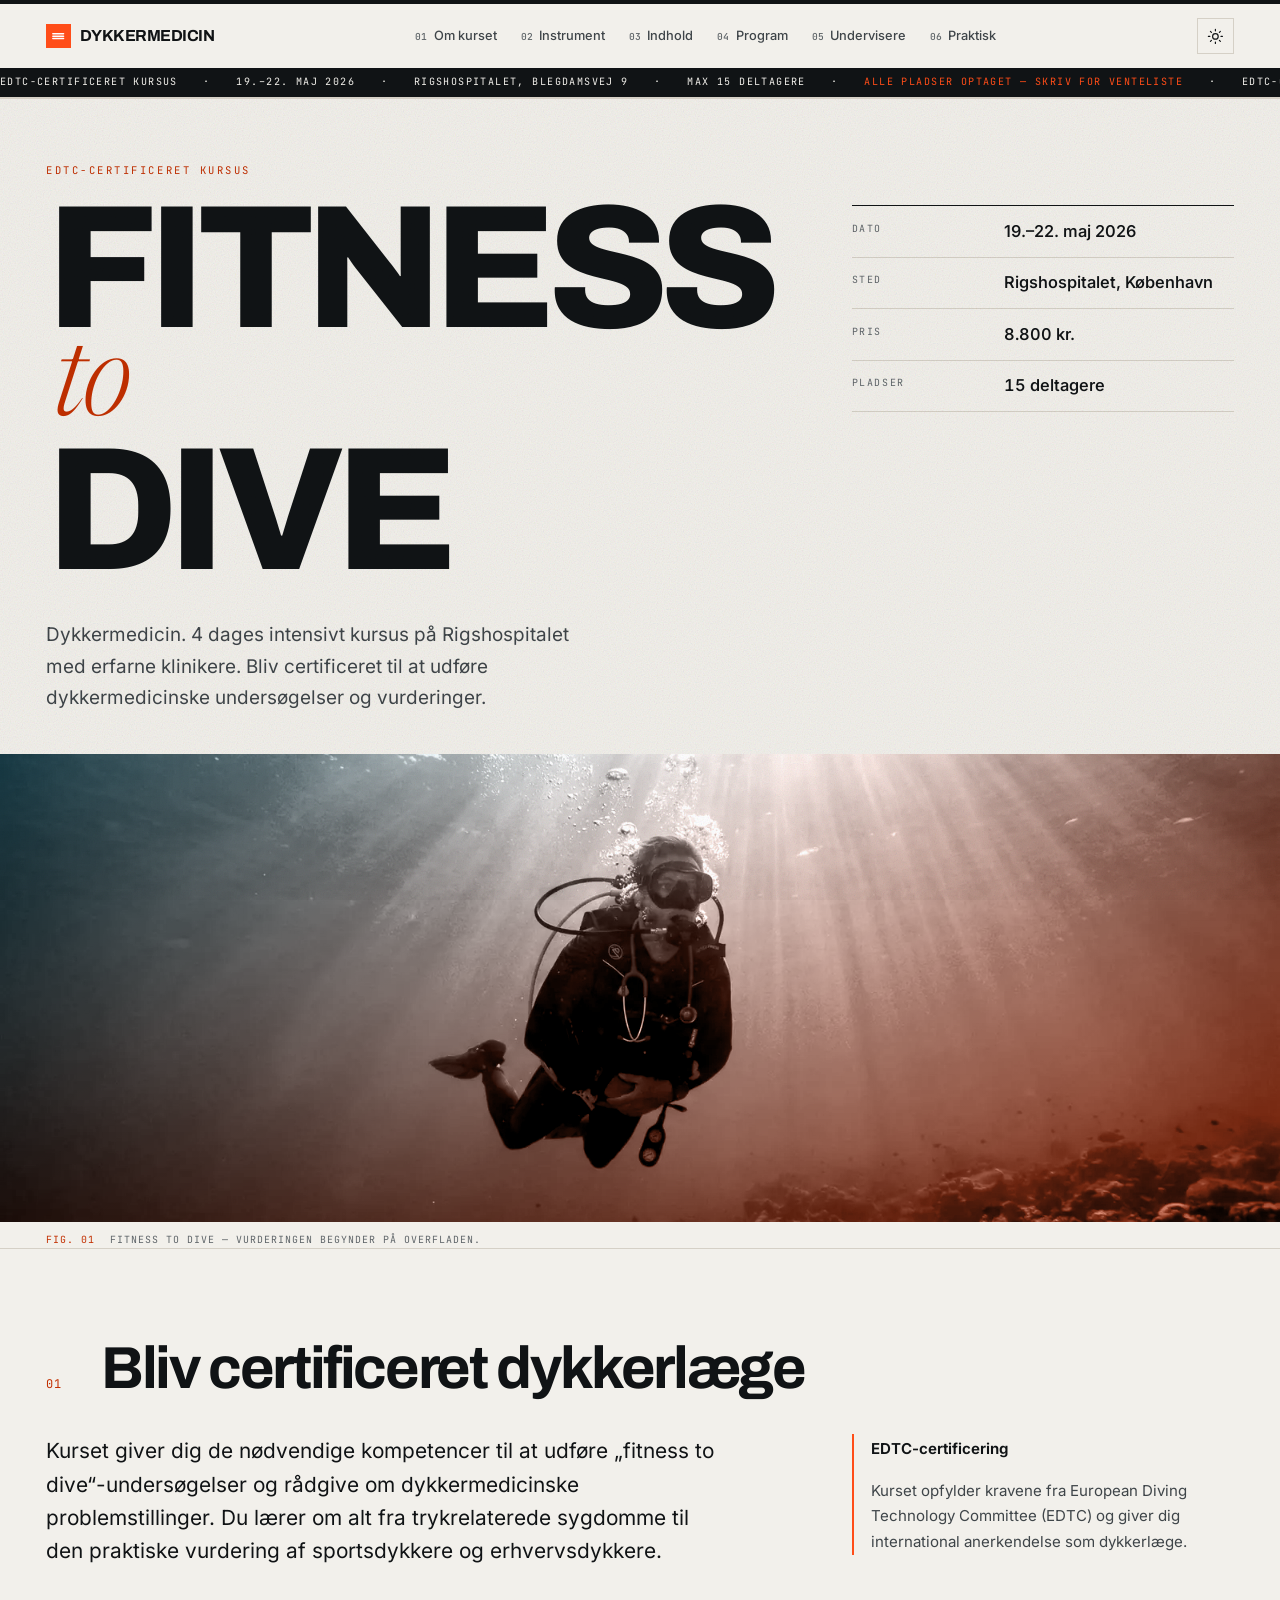
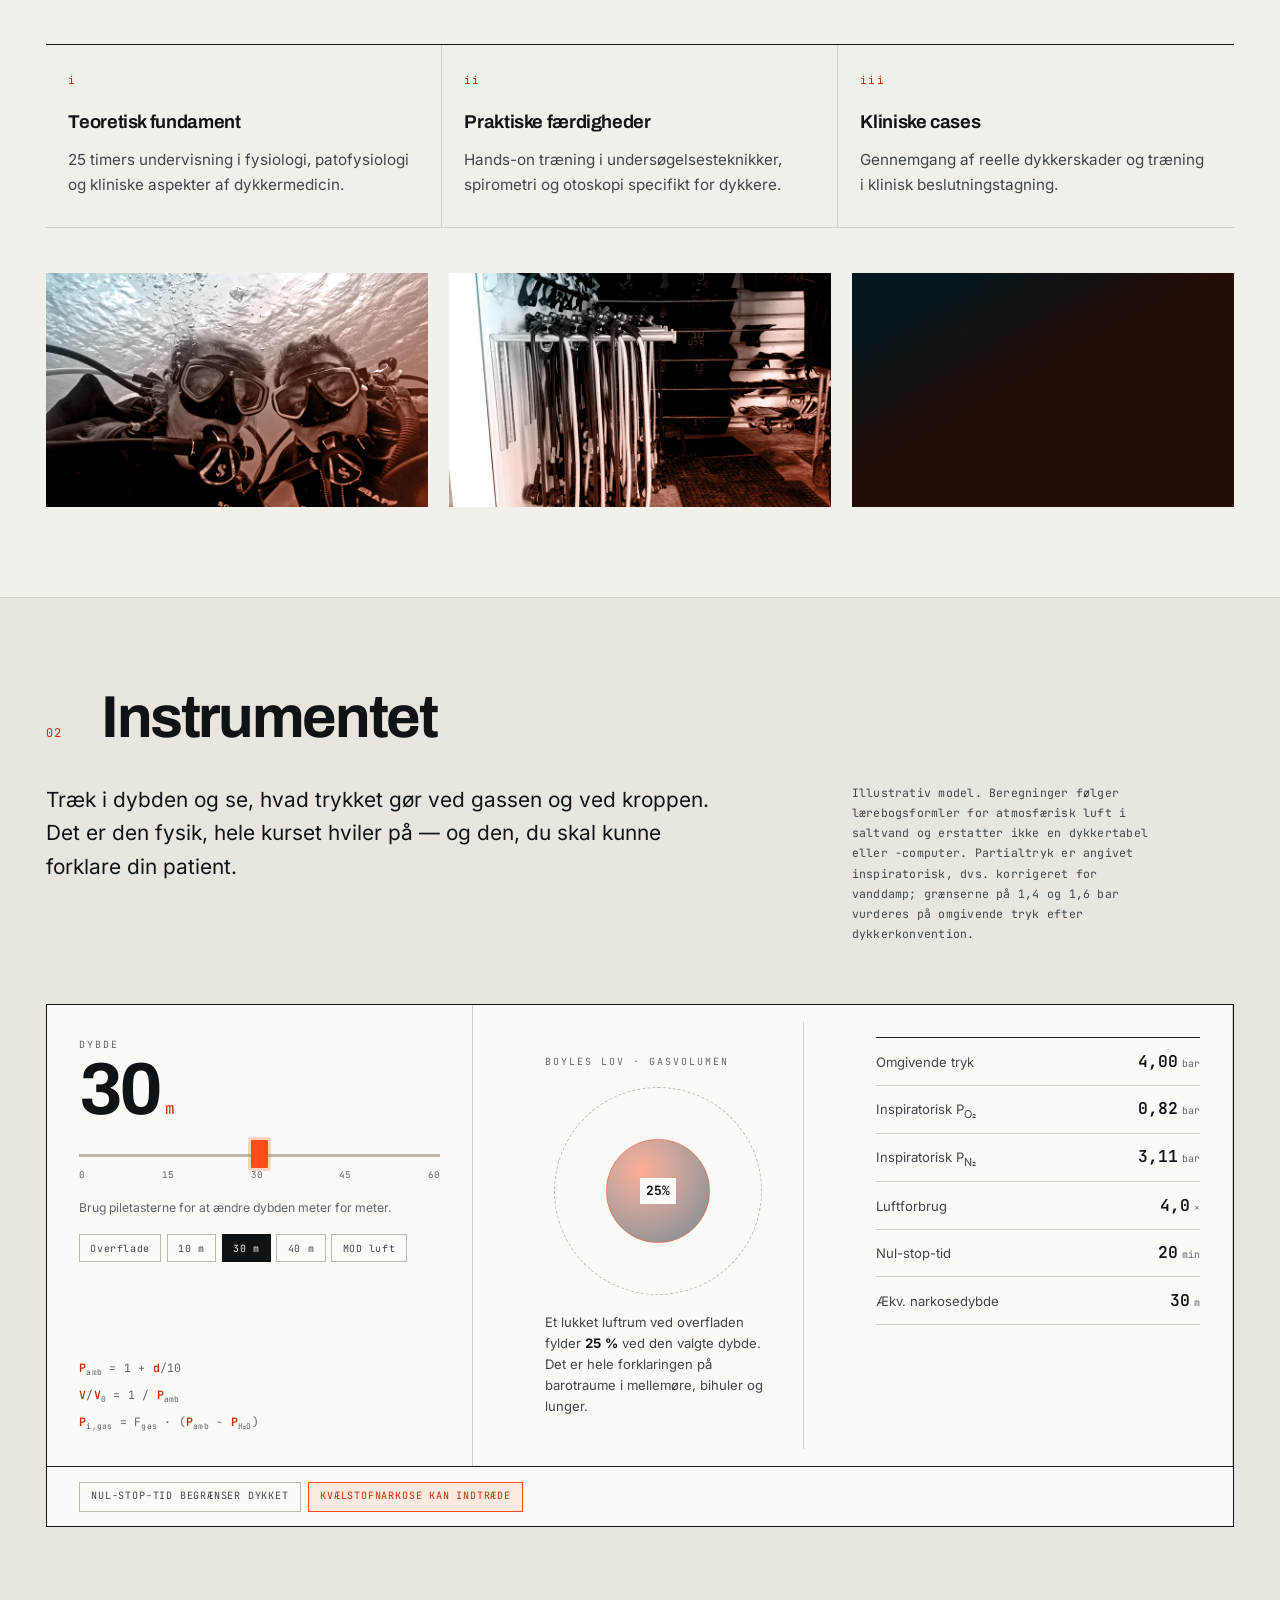
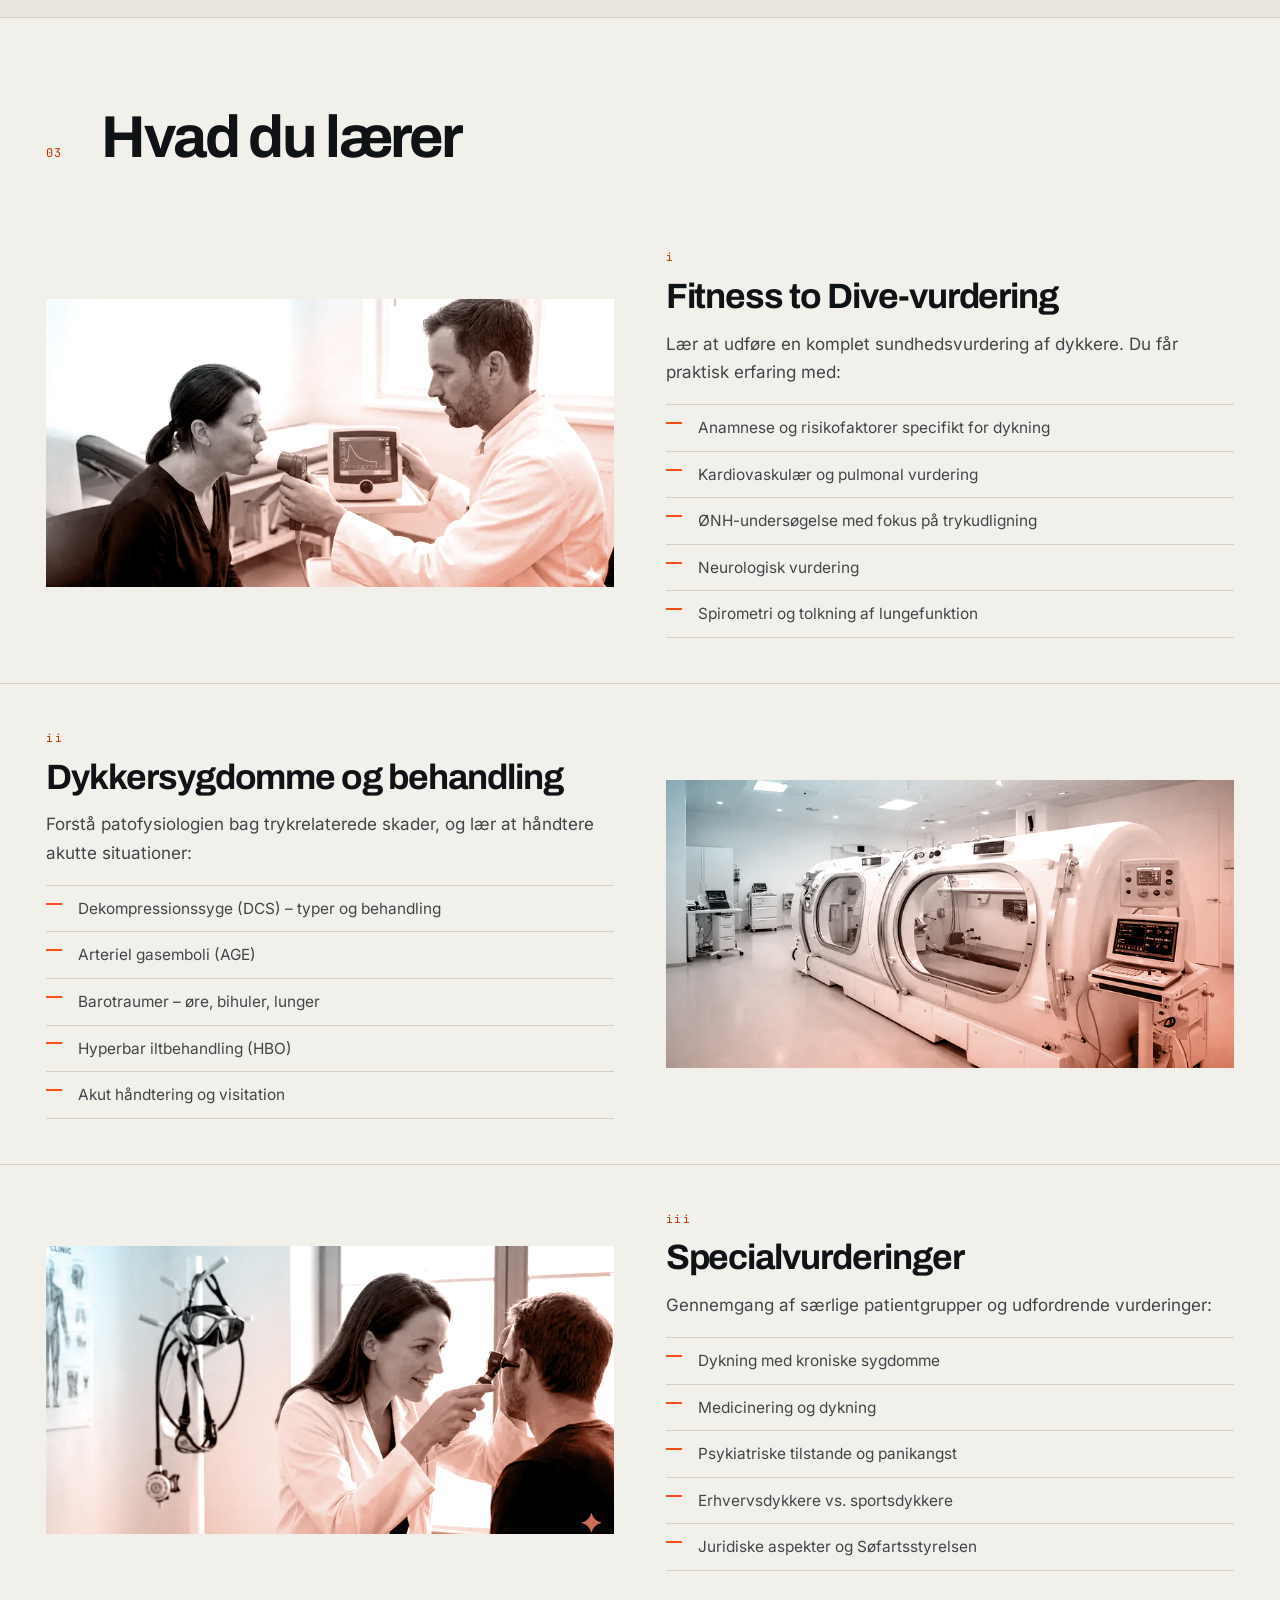
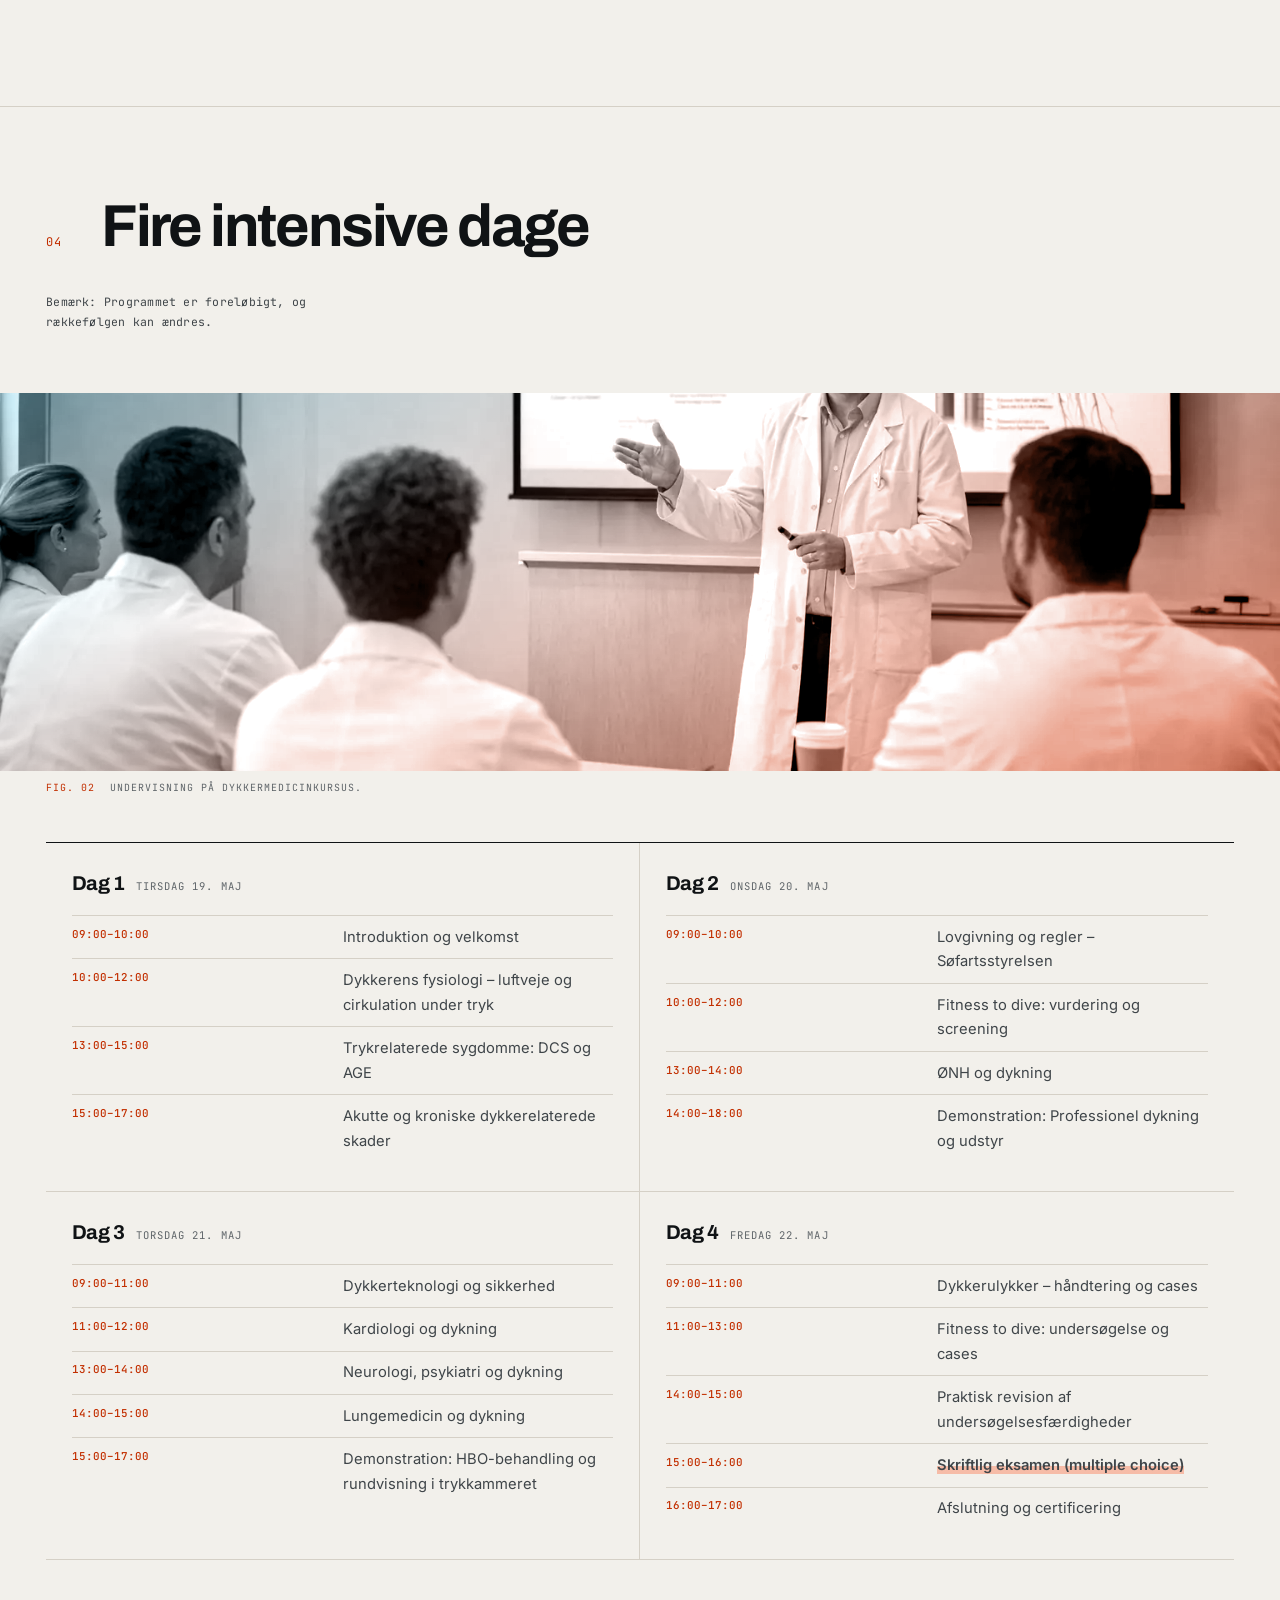
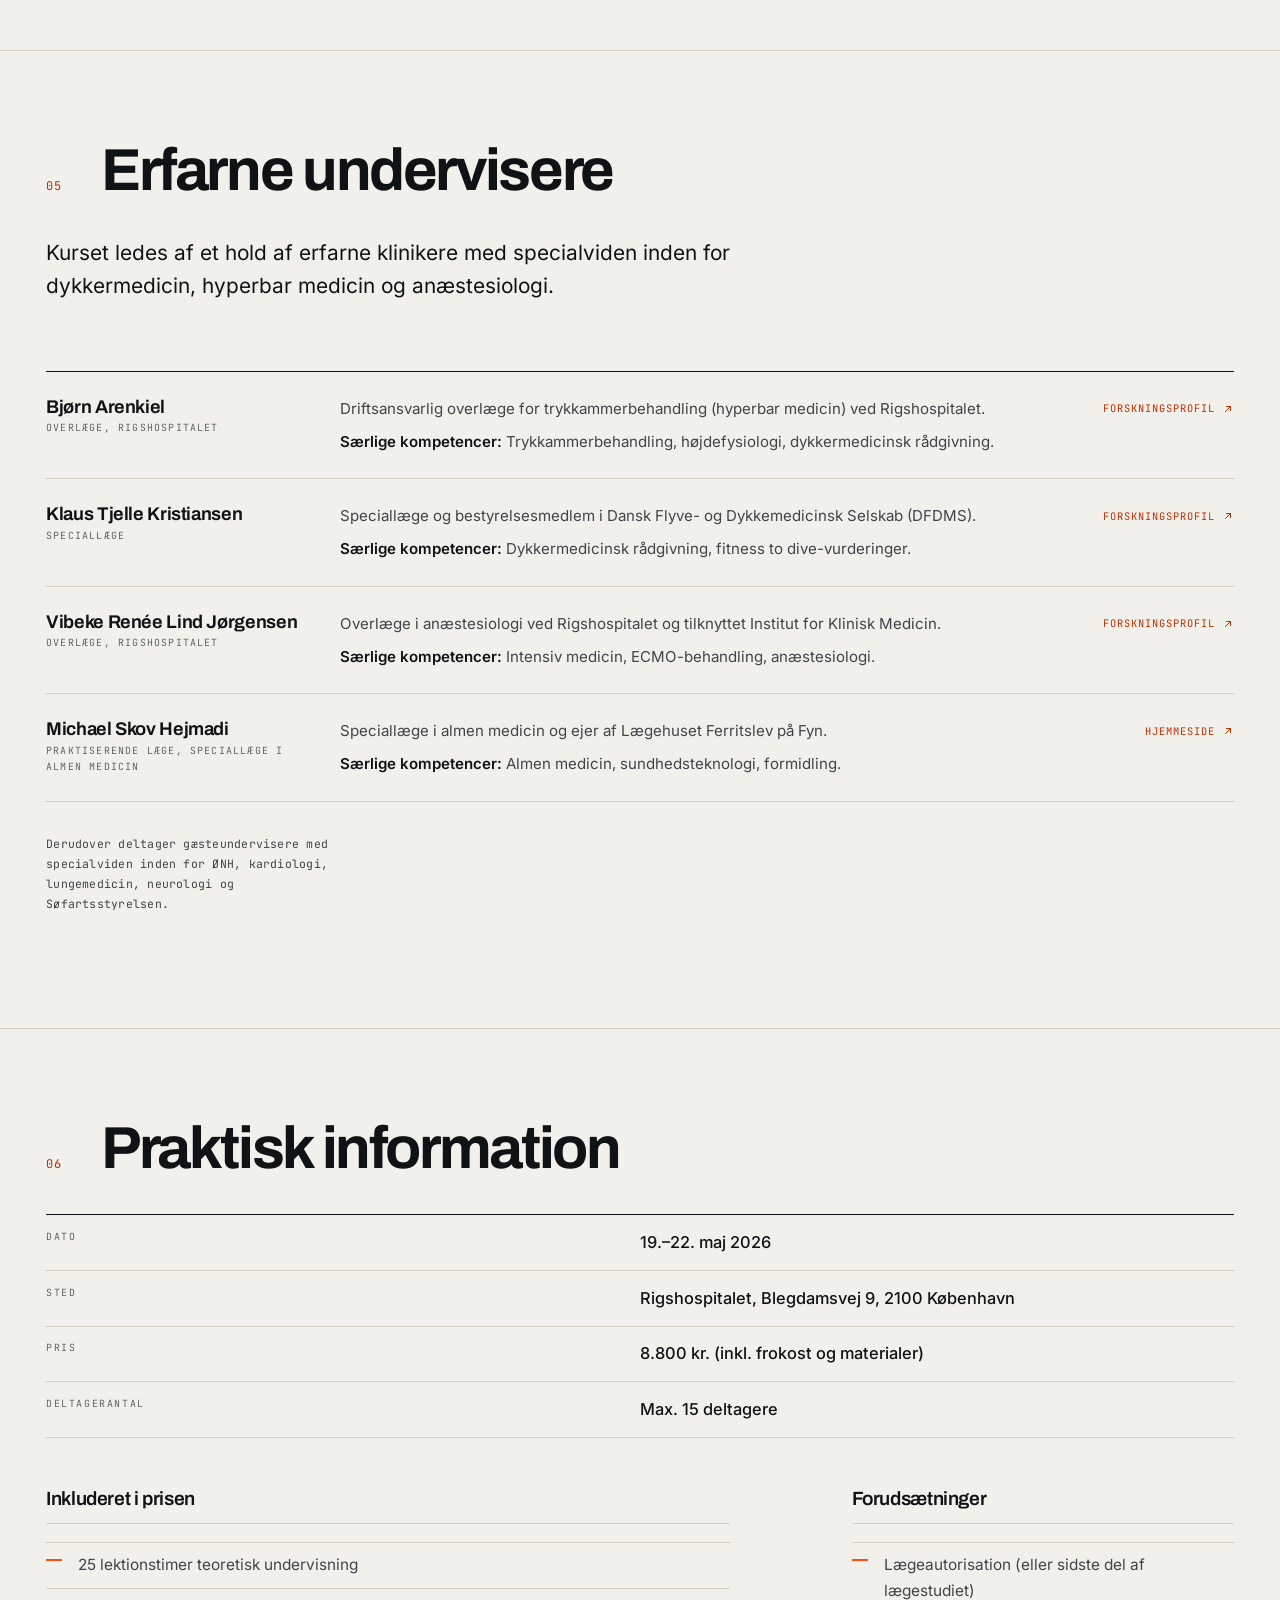
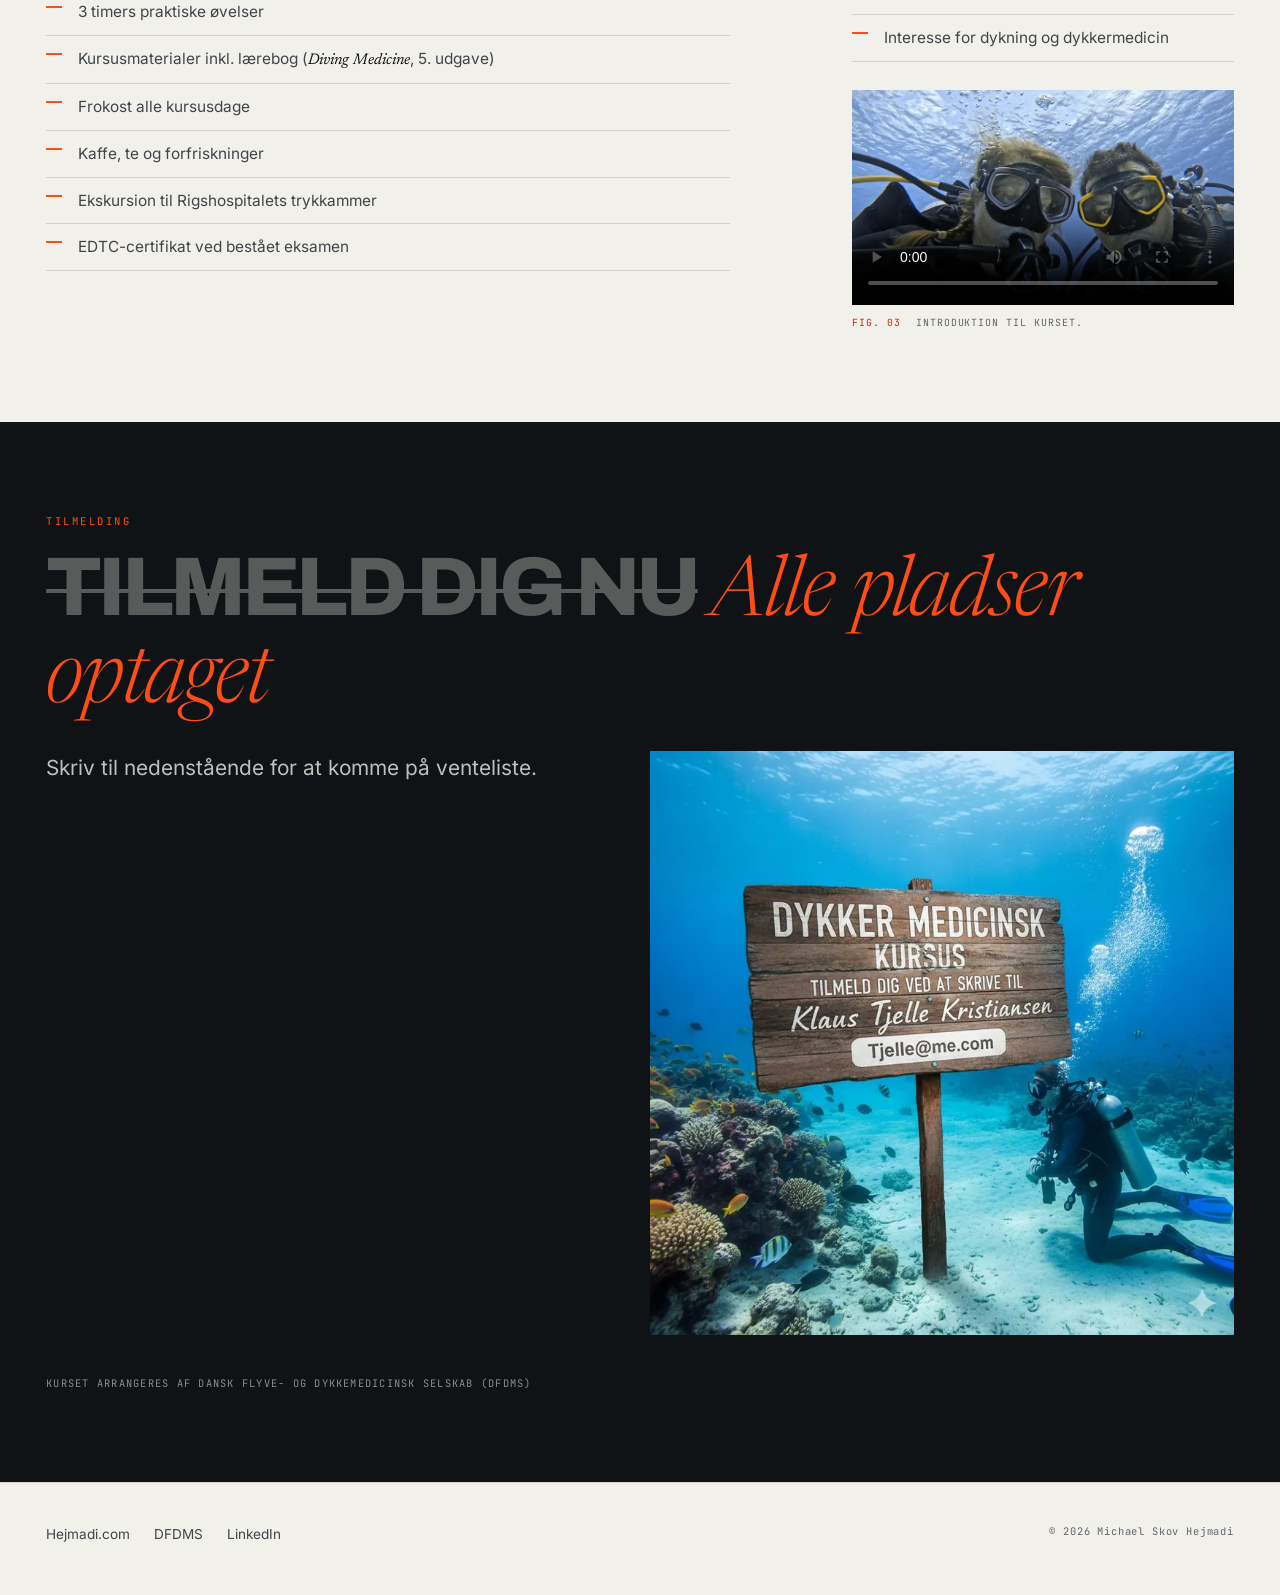
==== commit 154497bd: "Kontrast: alle tekster op over WCAG AA i begge temaer Målt med en egen kontrastmåler, der beregner f" ====
--- a/dykkerlaege/instrumentet/index.html
+++ b/dykkerlaege/instrumentet/index.html
@@ -326,8 +326,10 @@
     <p class="margin-note c1-12">Bemærk: Programmet er foreløbigt, og rækkefølgen kan ændres.</p>
   </div>
 
-  <figure class="bleed duo">
-    <img src="../../assets/img/dyk/undervisning-2.webp" srcset="../../assets/img/dyk/undervisning-2-800.webp 800w, ../../assets/img/dyk/undervisning-2.webp 1536w" sizes="100vw" alt="Undervisning på dykkermedicinkursus" width="1536" height="1024" loading="lazy" decoding="async">
+  <figure class="bleed">
+    <div class="duo">
+      <img src="../../assets/img/dyk/undervisning-2.webp" srcset="../../assets/img/dyk/undervisning-2-800.webp 800w, ../../assets/img/dyk/undervisning-2.webp 1536w" sizes="100vw" alt="Undervisning på dykkermedicinkursus" width="1536" height="1024" loading="lazy" decoding="async">
+    </div>
     <figcaption><span>Fig. 02</span> Undervisning på dykkermedicinkursus.</figcaption>
   </figure>
 
--- a/dykkerlaege/instrumentet/style.css
+++ b/dykkerlaege/instrumentet/style.css
@@ -18,7 +18,9 @@
   --ink-3:#5F6569;
   --rule:#D5D0C6;
   --rule-2:#BFB9AC;
-  --sig:#FF4D18;          /* SMB-orange — signalfarven */
+  --sig:#FF4D18;          /* SMB-orange — kun til flader, rammer og grafik */
+  --sig-txt:#C22F00;      /* samme signal, men mørk nok til lille tekst på papir */
+  --sig-on-ink:#FF4D18;   /* signal på blæksort flade */
   --sig-ink:#C22F00;
   --sea:#0A3B4A;
 
@@ -42,6 +44,8 @@
   --rule:#282C2E;
   --rule-2:#3A3F42;
   --sig:#FF6A3D;
+  --sig-txt:#FF8A63;
+  --sig-on-ink:#C22F00;
   --sig-ink:#FF8A63;
   --sea:#7FC7DC;
 }
@@ -50,7 +54,7 @@
     --paper:#0C0E0F; --paper-2:#15181A; --paper-3:#101314;
     --ink:#F1EFEA; --ink-2:#B4BABE; --ink-3:#8C9296;
     --rule:#282C2E; --rule-2:#3A3F42;
-    --sig:#FF6A3D; --sig-ink:#FF8A63; --sea:#7FC7DC;
+    --sig:#FF6A3D; --sig-txt:#FF8A63; --sig-on-ink:#C22F00; --sig-ink:#FF8A63; --sea:#7FC7DC;
   }
 }
 
@@ -64,12 +68,12 @@
   line-height:1.68;overflow-x:hidden;
   -webkit-font-smoothing:antialiased;
 }
-img,video{max-width:100%;display:block}
+img,video{max-width:100%;height:auto;display:block}
 svg{fill:none;stroke:currentColor;stroke-width:1.7;stroke-linecap:round;stroke-linejoin:round}
 a{color:inherit}
 
 .sr{position:absolute;width:1px;height:1px;overflow:hidden;clip:rect(0 0 0 0);white-space:nowrap}
-.skip{position:absolute;left:-999px;top:0;z-index:200;background:var(--sig);color:#fff;padding:.7rem 1.2rem;font-weight:600}
+.skip{position:absolute;left:-999px;top:0;z-index:200;background:var(--ink);color:var(--paper);padding:.7rem 1.2rem;font-weight:600}
 .skip:focus{left:0}
 :focus-visible{outline:2px solid var(--sig);outline-offset:2px}
 
@@ -130,7 +134,7 @@
   transition:transform .35s var(--ease);
 }
 .mast__nav a:hover,.mast__nav a.here{color:var(--ink)}
-.mast__nav a:hover i,.mast__nav a.here i{color:var(--sig)}
+.mast__nav a:hover i,.mast__nav a.here i{color:var(--sig-txt)}
 .mast__nav a:hover::after,.mast__nav a.here::after{transform:scaleX(1)}
 
 .mast__tools{display:flex;align-items:center;gap:.5rem}
@@ -165,7 +169,7 @@
   .ticker__track{animation:slide 42s linear infinite}
 }
 @keyframes slide{to{transform:translateX(-50%)}}
-.ticker .hot{color:var(--sig)}
+.ticker .hot{color:var(--sig-on-ink)}
 
 .mast__progress{height:2px;background:var(--rule)}
 .mast__progress span{display:block;height:100%;width:0;background:var(--sig);transition:width .1s linear}
@@ -173,7 +177,7 @@
 /* ═══ Typografi ════════════════════════════════════════════════ */
 .kicker{
   font-family:var(--mono);font-size:.66rem;letter-spacing:.24em;text-transform:uppercase;
-  color:var(--sig);margin:0 0 1.1rem;
+  color:var(--sig-txt);margin:0 0 1.1rem;
 }
 .h2{
   font-family:var(--display);font-weight:700;
@@ -201,7 +205,7 @@
 .hero__h1 span{display:block}
 .hero__h1 .kin--out{
   font-family:var(--news);font-style:italic;font-weight:300;text-transform:lowercase;
-  letter-spacing:-.02em;color:var(--sig);
+  letter-spacing:-.02em;color:var(--sig-txt);
   font-size:.62em;line-height:.9;margin-left:.06em;
 }
 .js .kin{
@@ -236,7 +240,7 @@
   font-family:var(--mono);font-size:.62rem;letter-spacing:.1em;color:var(--ink-3);
   padding:.6rem var(--gut) 0;text-transform:uppercase;
 }
-figcaption span{color:var(--sig);margin-right:.5rem}
+figcaption span{color:var(--sig-txt);margin-right:.5rem}
 
 /* Duotone-plader — farven vender tilbage ved hover */
 .duo{position:relative;margin:0;overflow:hidden;background:var(--ink)}
@@ -261,7 +265,7 @@
   margin-bottom:clamp(1.8rem,4vh,3rem);
 }
 .sec__no{
-  font-family:var(--mono);font-size:.75rem;letter-spacing:.1em;color:var(--sig);
+  font-family:var(--mono);font-size:.75rem;letter-spacing:.1em;color:var(--sig-txt);
   padding-top:.3rem;flex:none;
 }
 .margin{
@@ -288,7 +292,7 @@
 .pillars li:last-child{border-right:0}
 .pillars li:hover{background:var(--paper-3)}
 .pillars__n{
-  font-family:var(--mono);font-size:.68rem;color:var(--sig);letter-spacing:.1em;
+  font-family:var(--mono);font-size:.68rem;color:var(--sig-txt);letter-spacing:.1em;
   display:block;margin-bottom:1.1rem;
 }
 .pillars h3{font-family:var(--display);font-weight:650;font-size:1.16rem;letter-spacing:-.02em;margin:0 0 .55rem}
@@ -316,7 +320,7 @@
   font-family:var(--display);font-weight:700;font-size:clamp(3rem,8vw,4.6rem);
   line-height:.9;letter-spacing:-.05em;font-variant-numeric:tabular-nums;
 }
-.inst__readout .unit{font-family:var(--mono);font-size:1rem;color:var(--sig)}
+.inst__readout .unit{font-family:var(--mono);font-size:1rem;color:var(--sig-txt)}
 
 input[type=range]{
   -webkit-appearance:none;appearance:none;width:100%;height:2.2rem;background:none;cursor:grab;margin:0;
@@ -343,8 +347,8 @@
   padding:.4rem .65rem;border:1px solid var(--rule-2);background:none;color:var(--ink-2);
   cursor:pointer;transition:all .25s;
 }
-.inst__presets button:hover{border-color:var(--sig);color:var(--sig)}
-.inst__presets button[aria-pressed="true"]{background:var(--sig);border-color:var(--sig);color:#fff}
+.inst__presets button:hover{border-color:var(--sig);color:var(--sig-txt)}
+.inst__presets button[aria-pressed="true"]{background:var(--ink);border-color:var(--ink);color:var(--paper)}
 
 .inst__math{
   margin-top:auto;padding-top:1.6rem;
@@ -352,7 +356,7 @@
 }
 .inst__math p{margin:0 0 .35rem;color:inherit}
 .inst__math p:last-child{margin:0}
-.inst__math span{color:var(--sig);font-weight:600}
+.inst__math span{color:var(--sig-txt);font-weight:600}
 .inst__math sub{font-size:.7em}
 .inst__ctrl{display:flex;flex-direction:column}
 
@@ -418,7 +422,7 @@
 .row--flip .row__fig{order:2}
 .row__fig img{width:100%;height:clamp(12rem,32vh,21rem);object-fit:cover}
 .row__no{
-  font-family:var(--mono);font-size:.68rem;letter-spacing:.14em;color:var(--sig);margin:0 0 .7rem;
+  font-family:var(--mono);font-size:.68rem;letter-spacing:.14em;color:var(--sig-txt);margin:0 0 .7rem;
 }
 .row__body h3{
   font-family:var(--display);font-weight:700;
@@ -441,9 +445,9 @@
 .bleed img{width:100%;height:clamp(13rem,42vh,26rem);object-fit:cover}
 
 /* ═══ Program ══════════════════════════════════════════════════ */
-.sched{display:grid;grid-template-columns:repeat(2,1fr);gap:0;border-top:1px solid var(--ink)}
+.sched{display:grid;grid-template-columns:repeat(2,1fr);gap:0;border-top:1px solid var(--ink);min-width:0}
 .sched__day{
-  padding:1.5rem clamp(1rem,2vw,1.8rem) 1.8rem;
+  min-width:0;padding:1.5rem clamp(1rem,2vw,1.8rem) 1.8rem;
   border-bottom:1px solid var(--rule);border-right:1px solid var(--rule);
 }
 .sched__day:nth-child(2n){border-right:0}
@@ -456,10 +460,10 @@
   font-family:var(--mono);font-size:.66rem;letter-spacing:.1em;text-transform:uppercase;
   color:var(--ink-3);font-weight:400;
 }
-.sched table{width:100%;border-collapse:collapse}
+.sched table{width:100%;border-collapse:collapse;table-layout:fixed}
 .sched th{
   text-align:left;font-family:var(--mono);font-size:.68rem;font-weight:500;
-  color:var(--sig);white-space:nowrap;padding:.55rem .9rem .55rem 0;
+  color:var(--sig-txt);white-space:nowrap;padding:.55rem .9rem .55rem 0;
   vertical-align:top;border-top:1px solid var(--rule);width:6.6rem;
 }
 .sched td{
@@ -490,9 +494,9 @@
 .faculty__txt p:last-child{margin:0}
 .faculty__sk span{color:var(--ink);font-weight:600}
 .faculty__lnk{
-  display:inline-flex;align-items:center;gap:.4rem;white-space:nowrap;
+  display:inline-flex;align-items:center;gap:.4rem;white-space:nowrap;padding-block:.28rem;
   font-family:var(--mono);font-size:.65rem;letter-spacing:.1em;text-transform:uppercase;
-  text-decoration:none;color:var(--sig);border-bottom:1px solid transparent;
+  text-decoration:none;color:var(--sig-txt);border-bottom:1px solid transparent;
   transition:border-color .25s;
 }
 .faculty__lnk svg{width:.75rem;height:.75rem;stroke-width:2}
@@ -500,7 +504,7 @@
 
 /* ═══ Datablad ═════════════════════════════════════════════════ */
 .datasheet{
-  width:100%;border-collapse:collapse;margin:0 0 clamp(2rem,5vh,3.2rem);
+  width:100%;border-collapse:collapse;table-layout:fixed;margin:0 0 clamp(2rem,5vh,3.2rem);
   border-top:1px solid var(--ink);
 }
 .datasheet th{
@@ -514,7 +518,7 @@
 }
 
 .video{margin:1.8rem 0 0}
-.video video{width:100%;background:#000;aspect-ratio:16/9;object-fit:cover}
+.video video{width:100%;background:#000;color:#fff;aspect-ratio:16/9;object-fit:cover}
 .video figcaption{padding:.6rem 0 0}
 
 /* ═══ Afslutning ═══════════════════════════════════════════════ */
@@ -522,7 +526,7 @@
   padding:clamp(4rem,10vh,7.5rem) 0;background:var(--ink);color:var(--paper);
   border-top:1px solid var(--ink);
 }
-.closer .kicker{color:var(--sig)}
+.closer .kicker{color:var(--sig-on-ink)}
 .closer__h{
   font-family:var(--display);font-weight:800;
   font-size:clamp(2.2rem,.8rem + 6vw,5.2rem);
@@ -531,7 +535,7 @@
 .closer__h s{opacity:.32;text-decoration-thickness:.045em}
 .closer__h em{
   font-family:var(--news);font-style:italic;font-weight:300;text-transform:none;
-  color:var(--sig);letter-spacing:-.02em;
+  color:var(--sig-on-ink);letter-spacing:-.02em;
 }
 .closer .body-lg{color:color-mix(in srgb,var(--paper) 78%,transparent)}
 .closer__img{margin:0}
@@ -548,7 +552,7 @@
   text-decoration:none;font-size:.85rem;color:var(--ink-2);
   border-bottom:1px solid transparent;transition:color .25s,border-color .25s;
 }
-.foot__nav a:hover{color:var(--sig);border-bottom-color:currentColor}
+.foot__nav a:hover{color:var(--sig-txt);border-bottom-color:currentColor}
 .foot__c{margin:0;font-family:var(--mono);font-size:.65rem;color:var(--ink-3);text-align:right;letter-spacing:.08em}
 
 /* ═══ Reveal ═══════════════════════════════════════════════════ */
@@ -568,7 +572,7 @@
   .mast__nav{
     position:fixed;inset:0;top:0;z-index:70;
     flex-direction:column;justify-content:center;gap:.2rem;
-    background:var(--paper);padding:0 var(--gut);
+    background:var(--paper);padding:0 var(--gut);overflow:hidden;
     opacity:0;visibility:hidden;transition:opacity .3s,visibility .3s;
   }
   .mast__nav.open{opacity:1;visibility:visible}
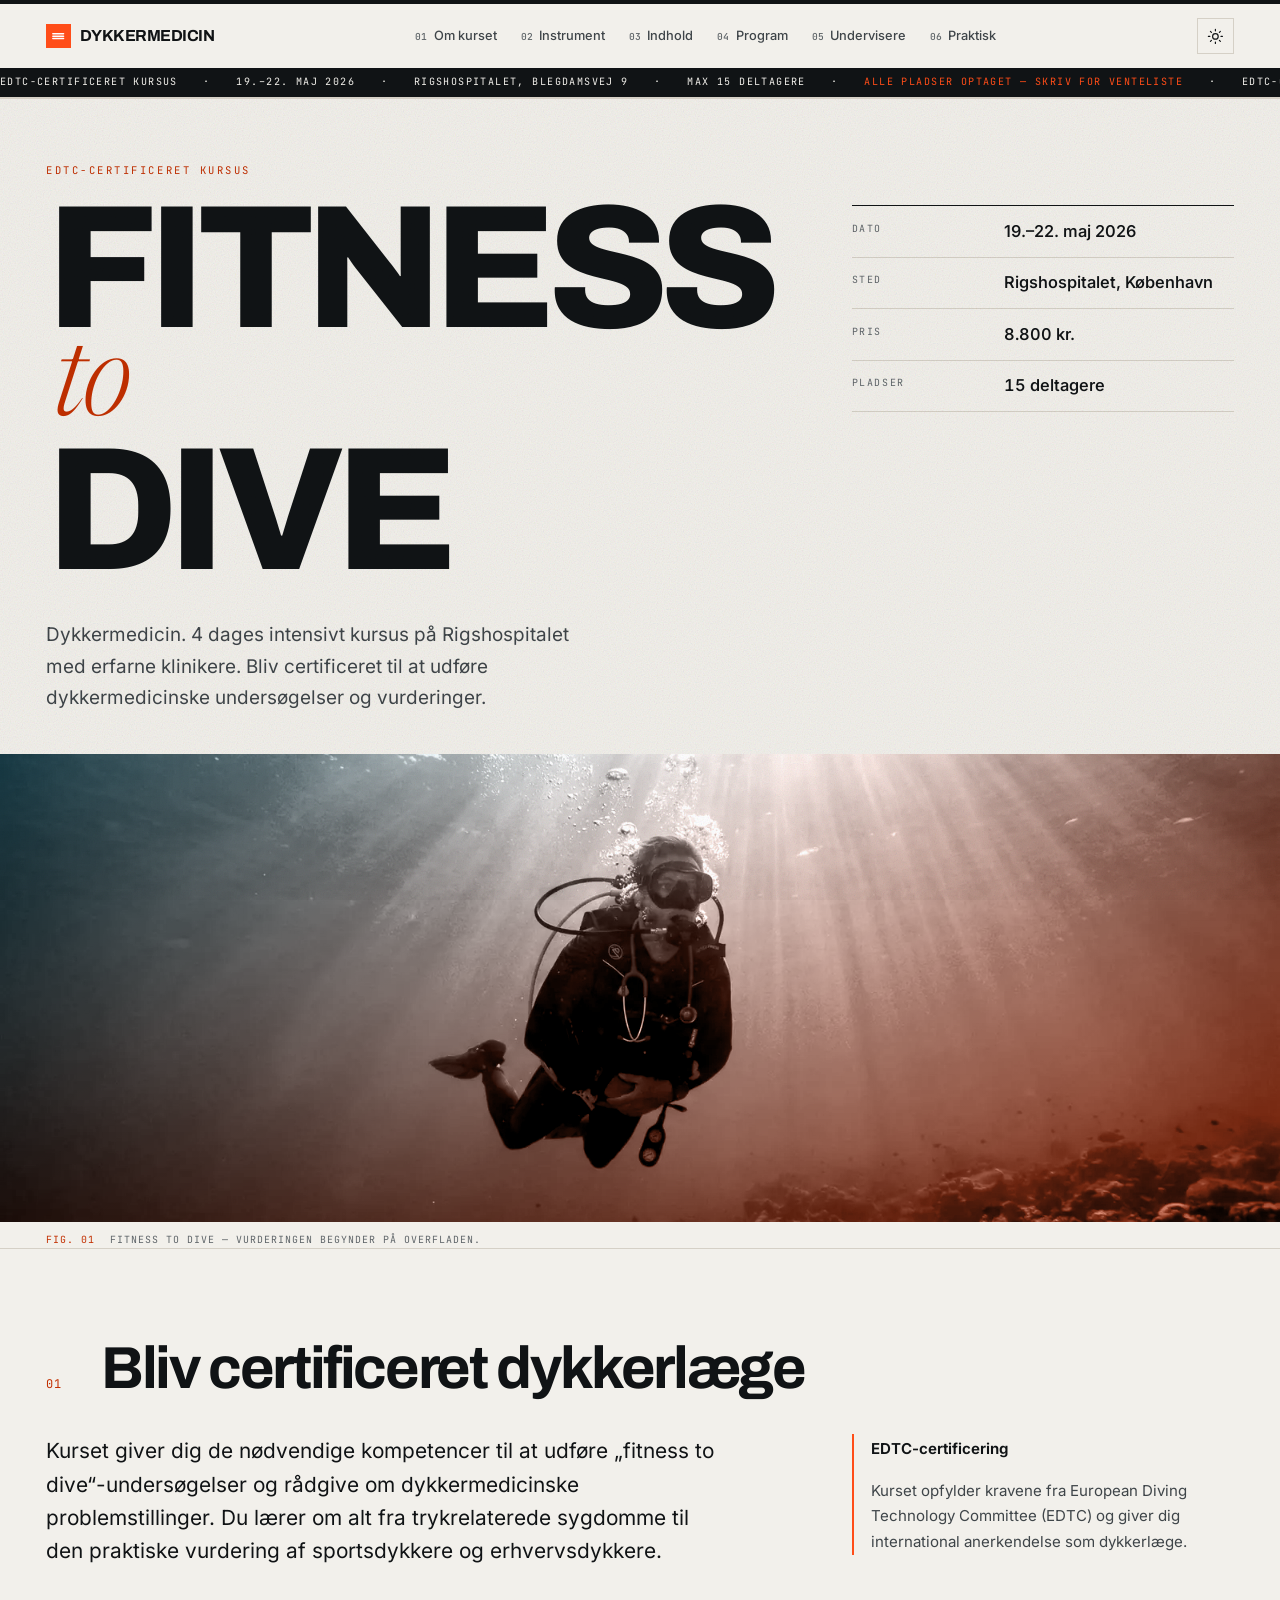
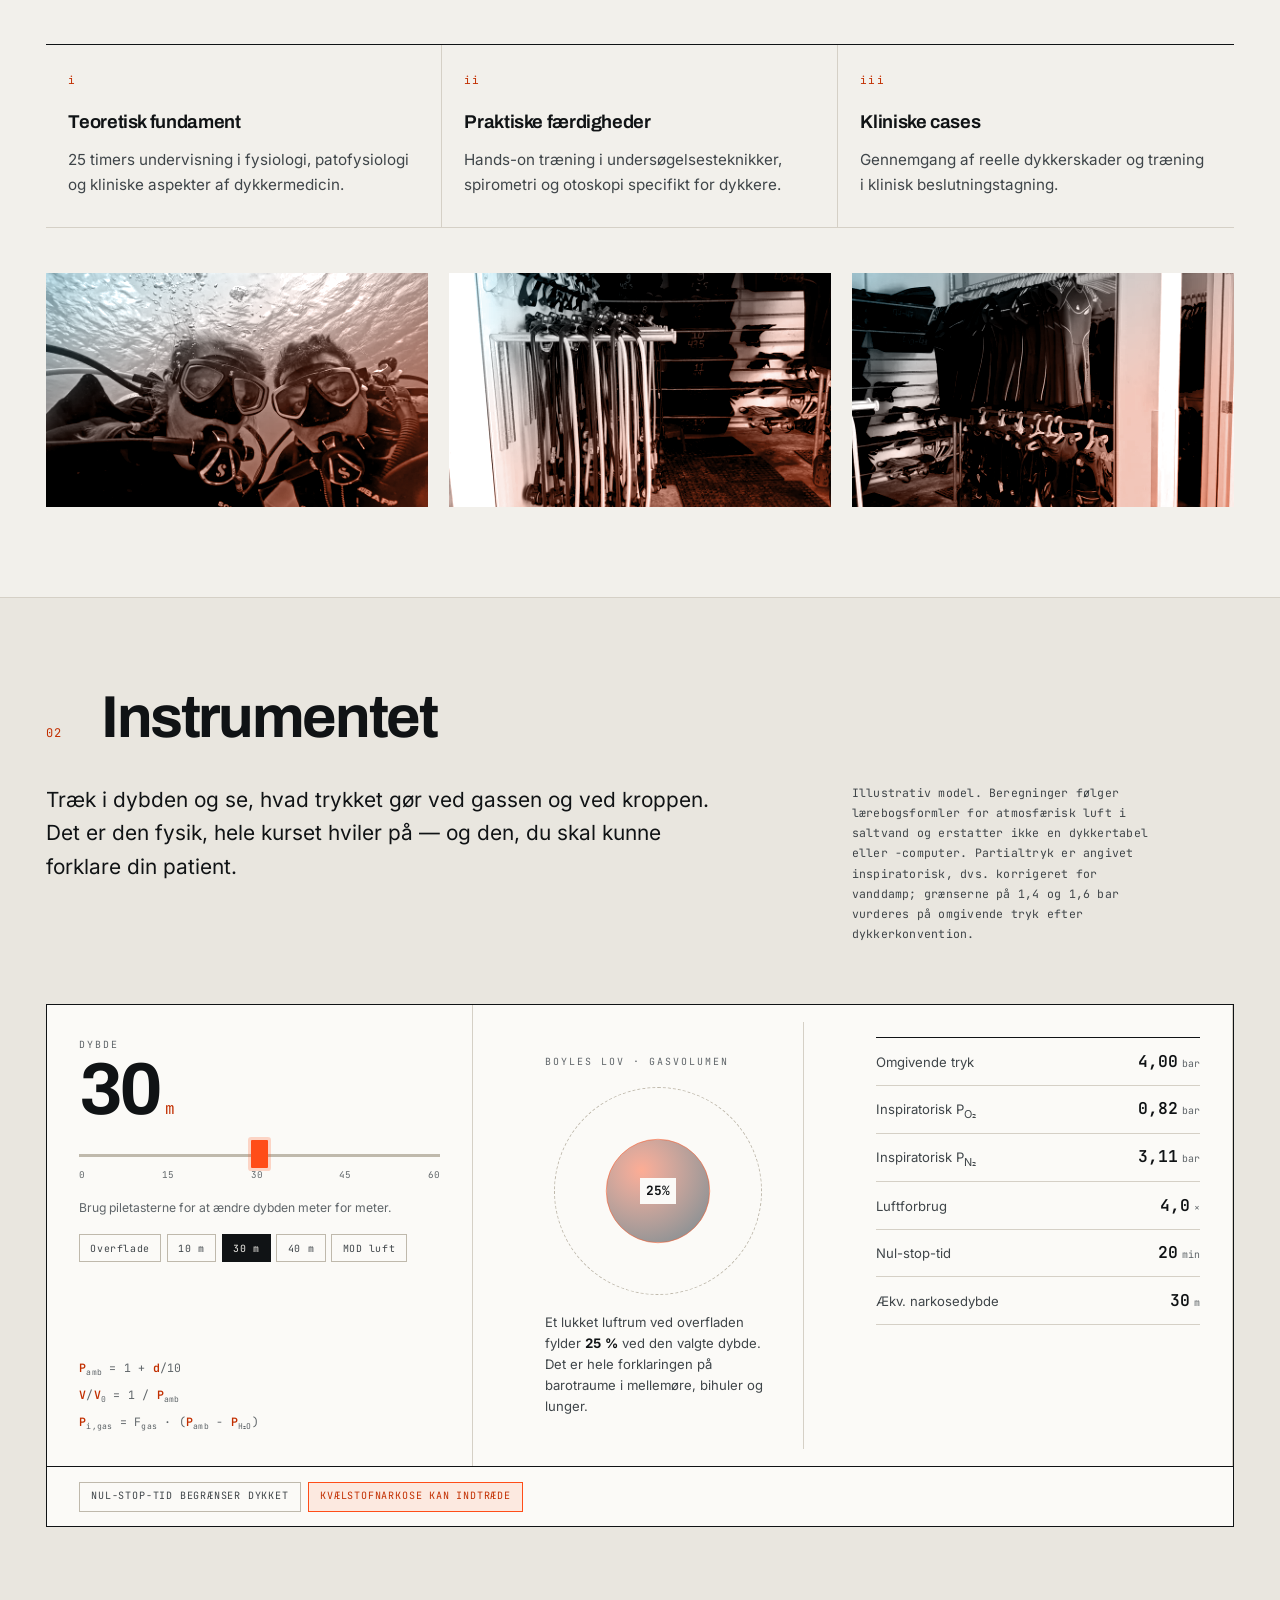
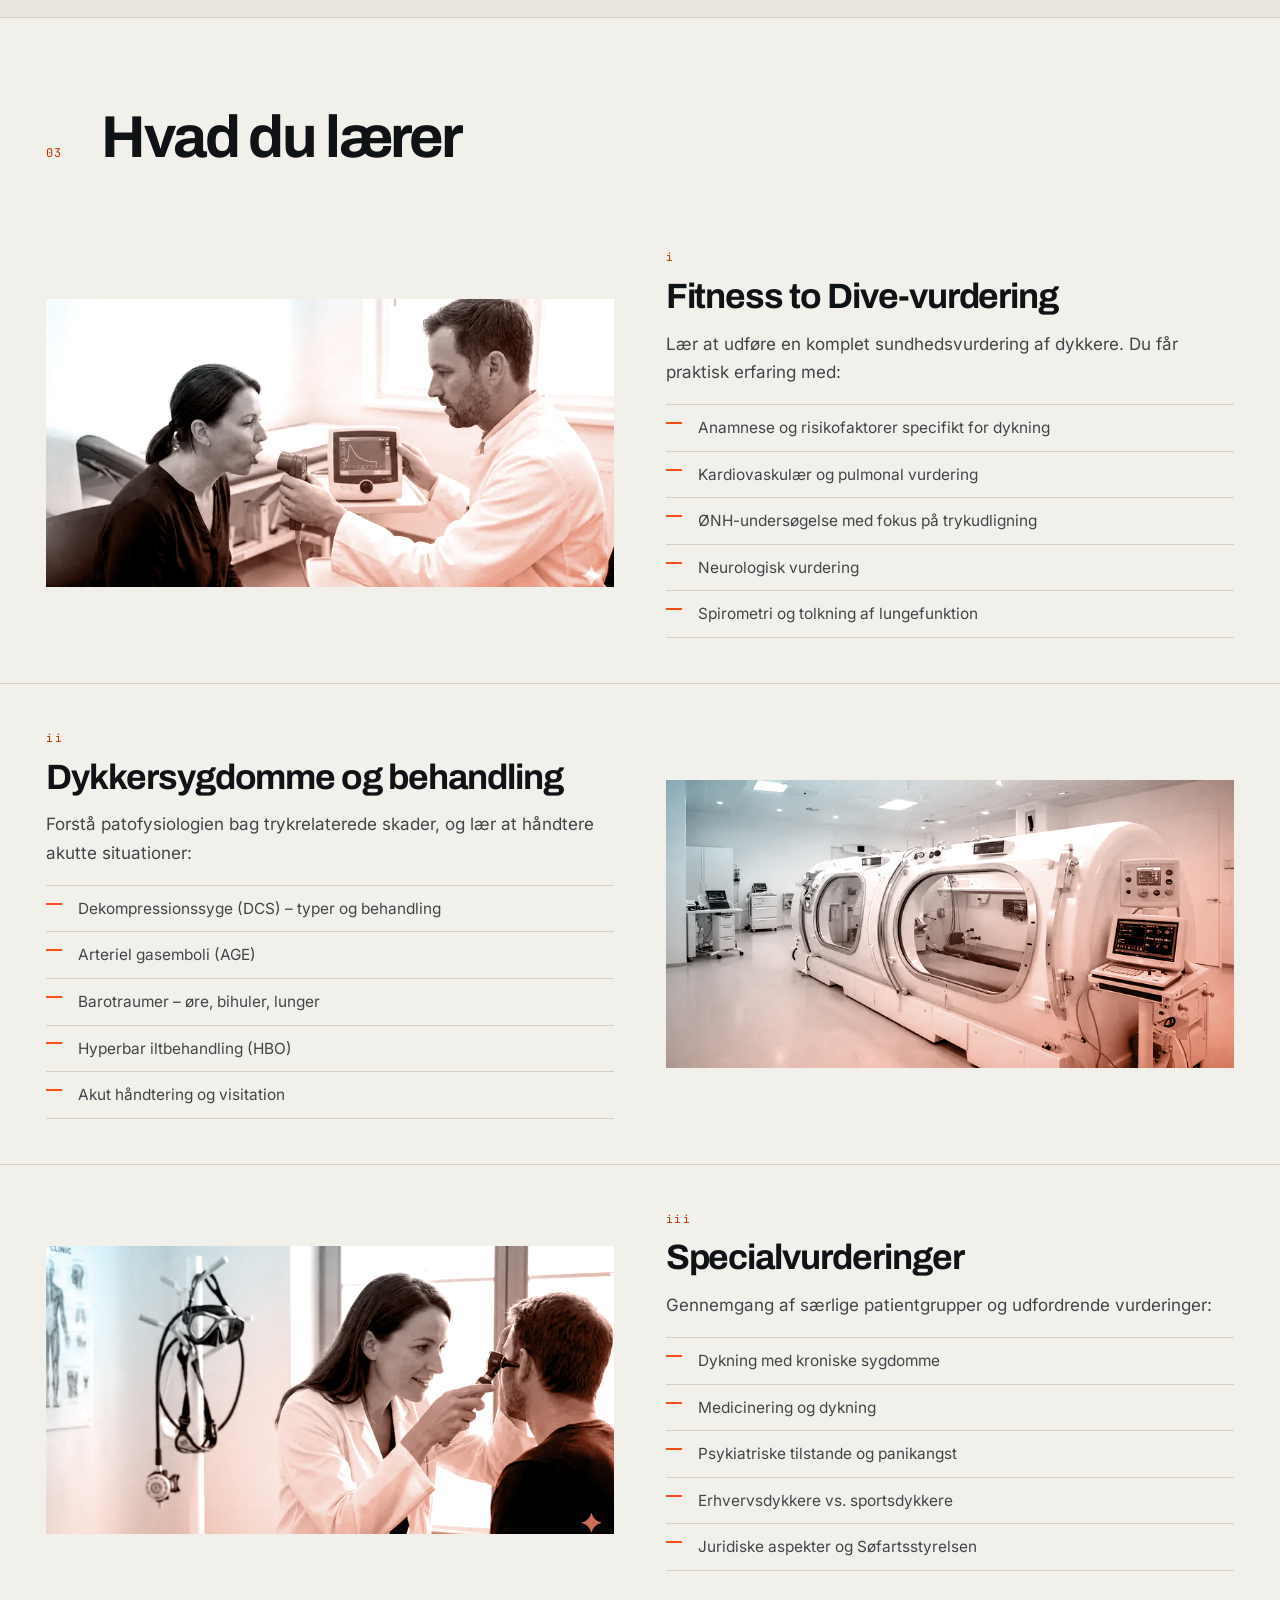
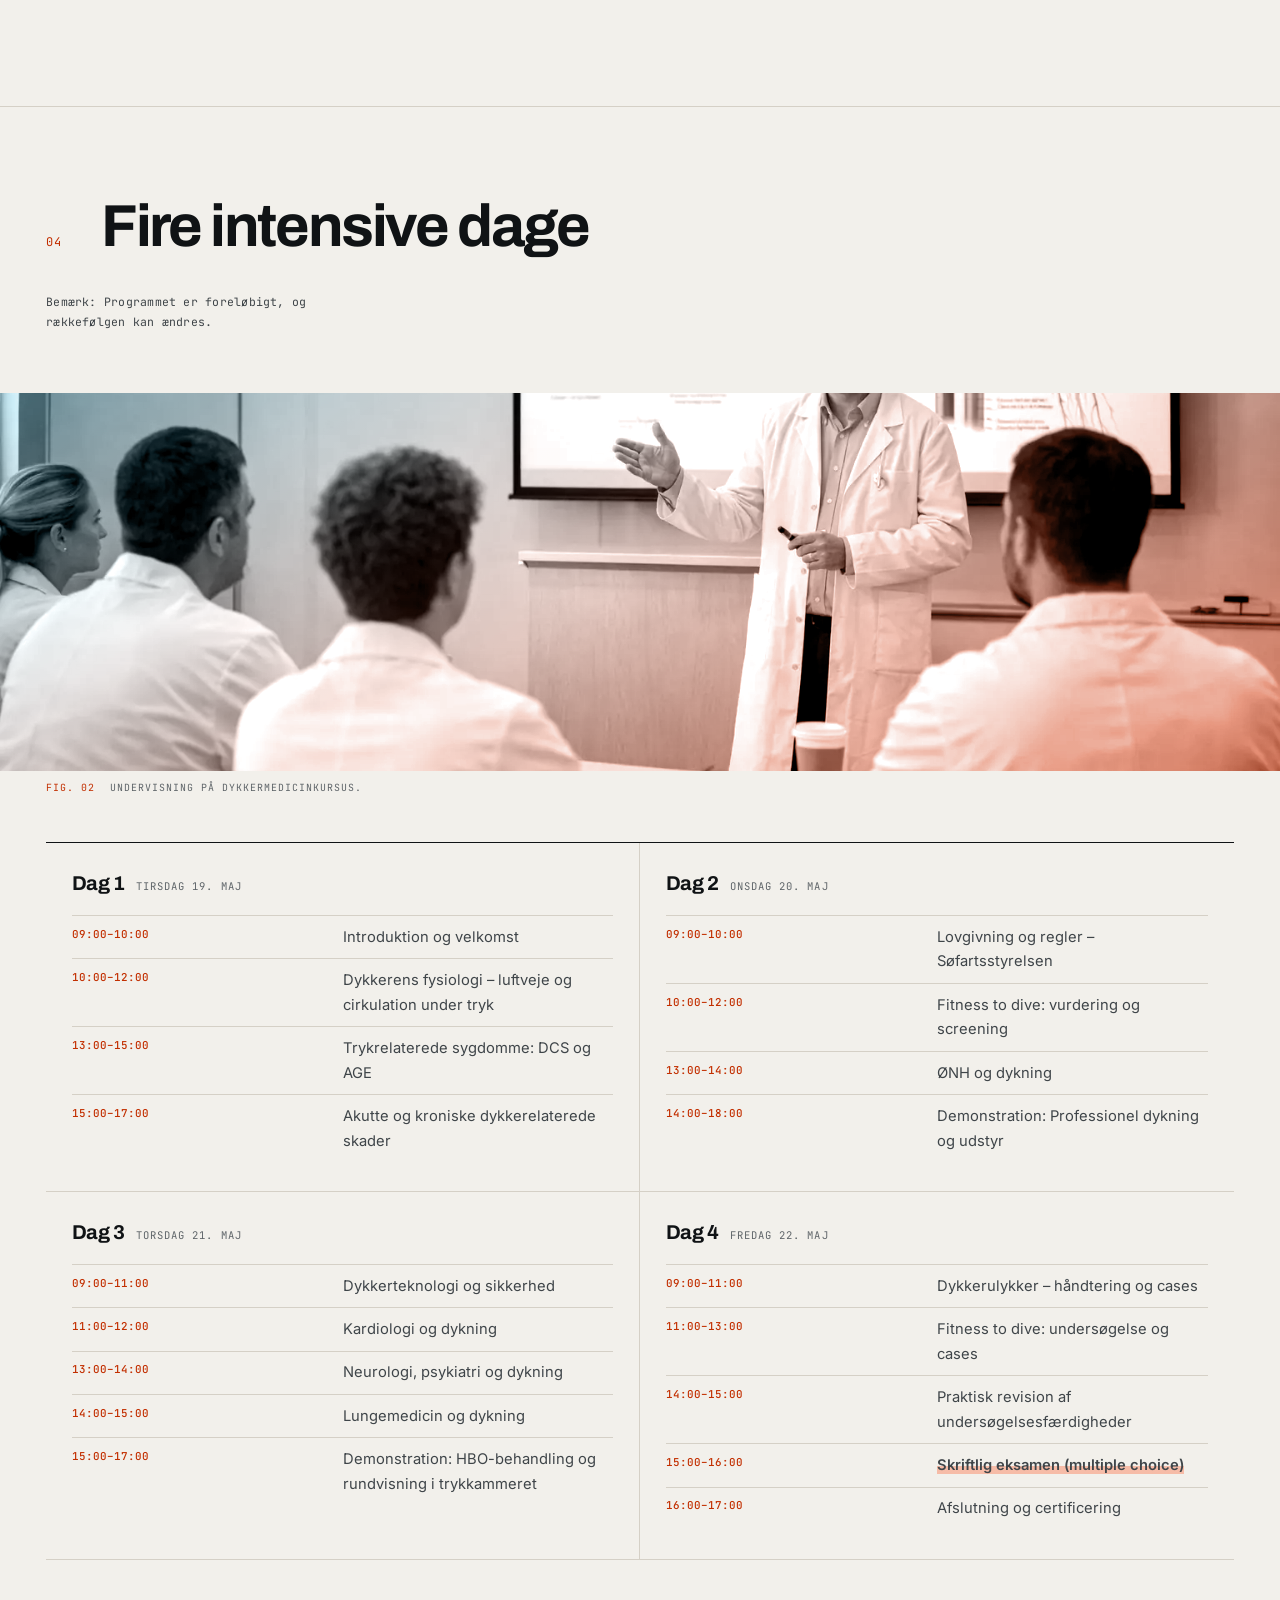
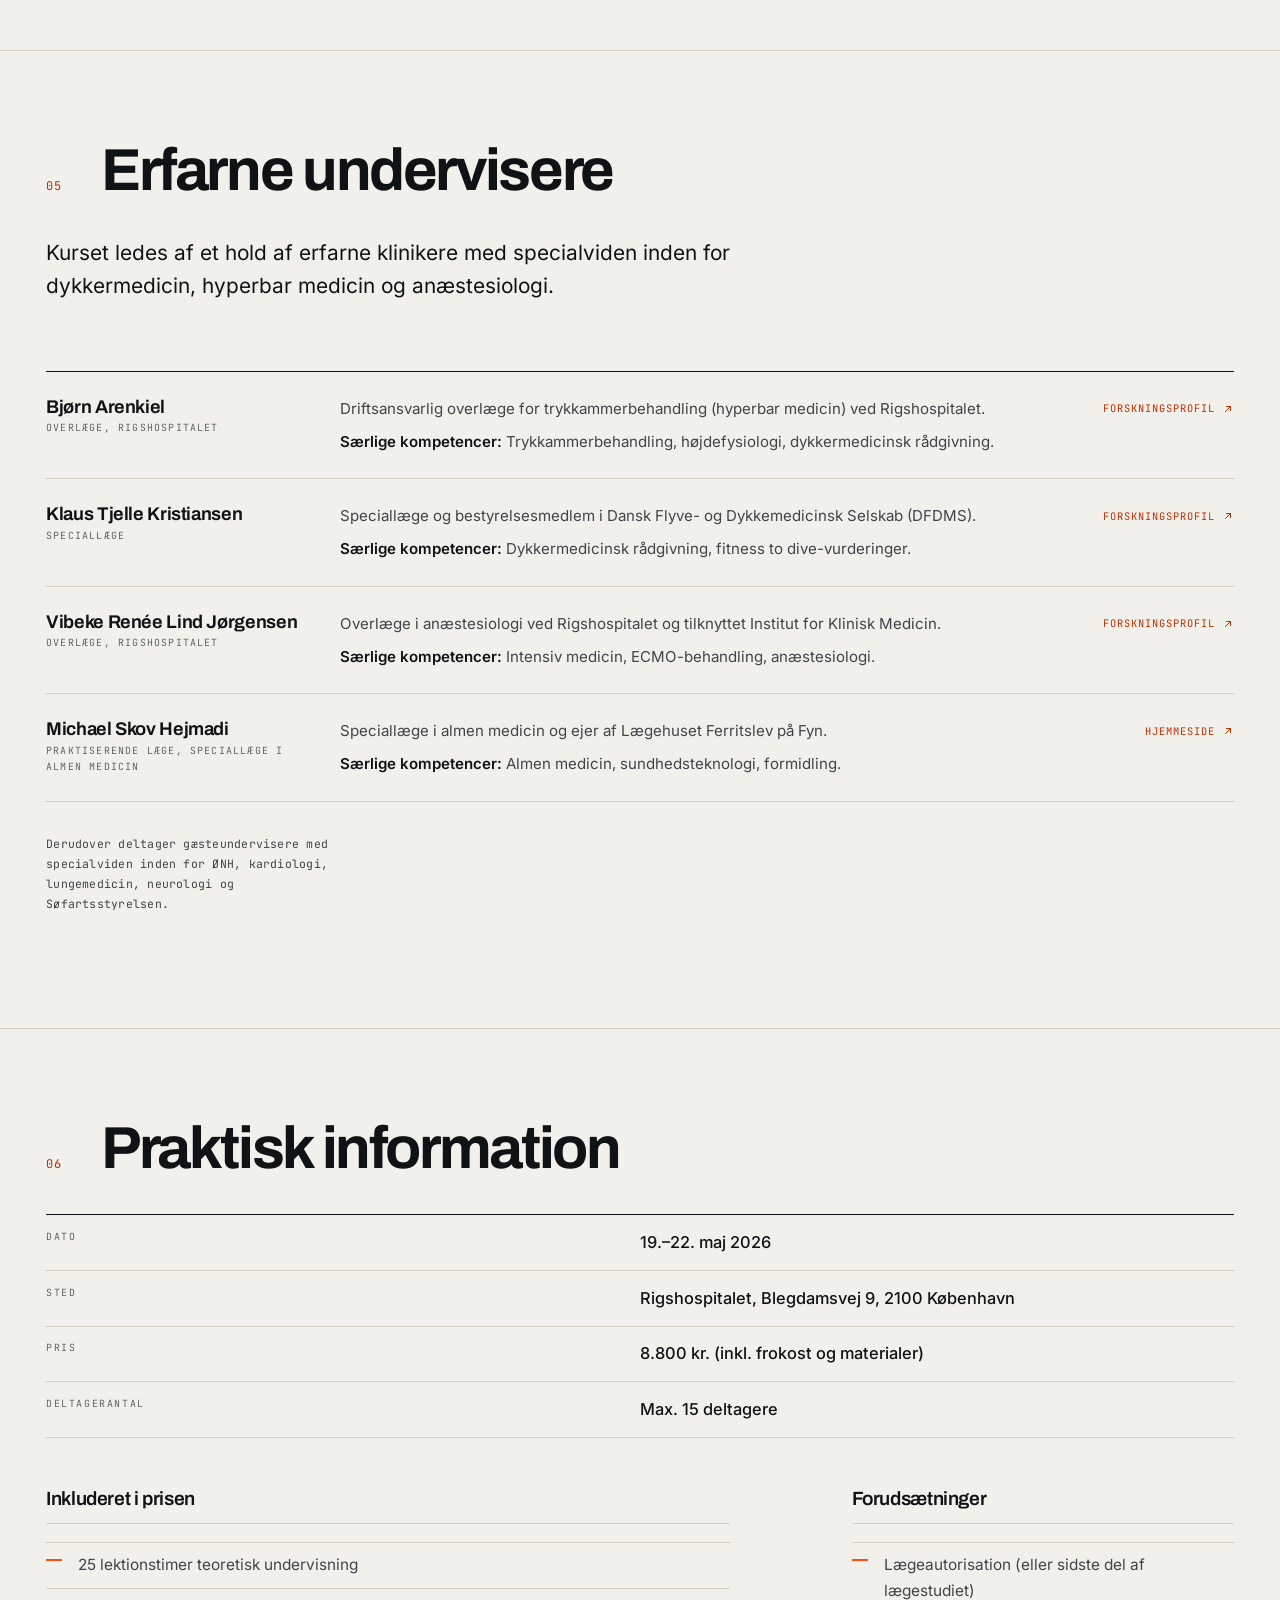
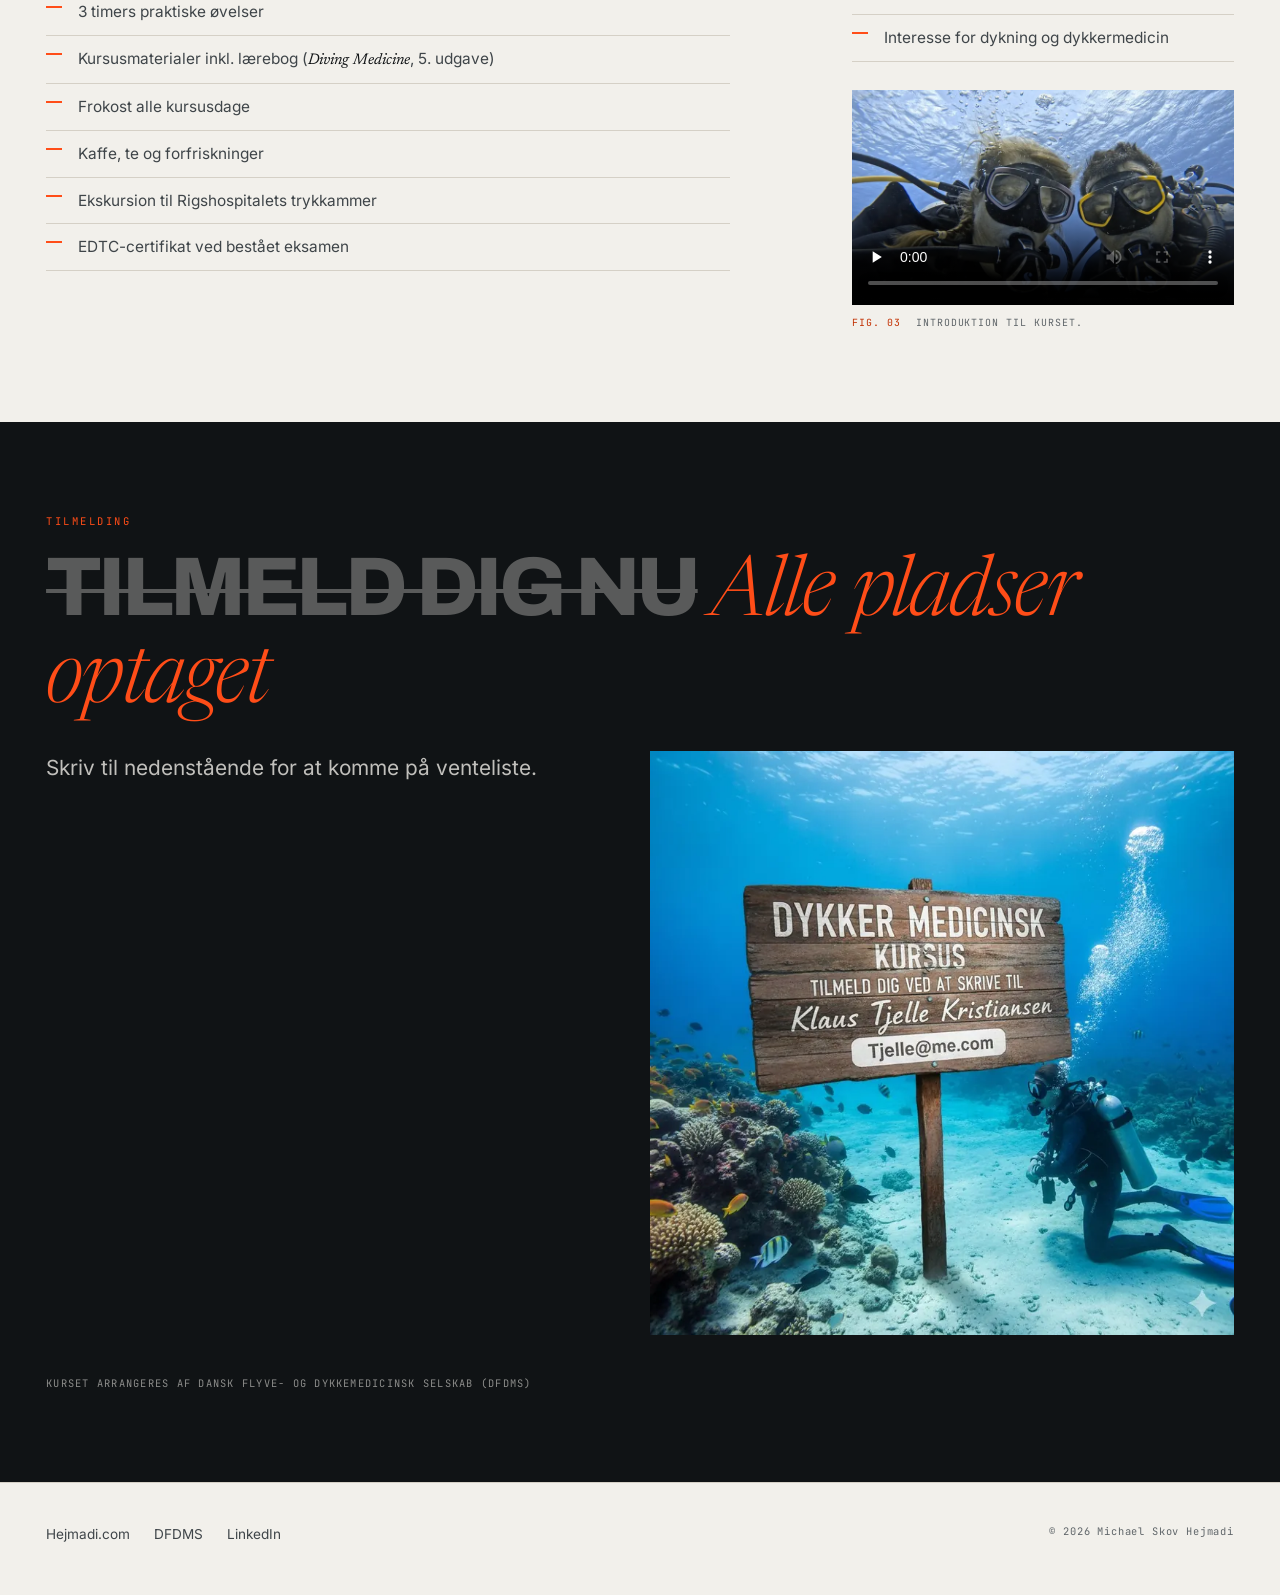
==== commit 59787991: "Udskyd introvideoen: første visning fra 11,7 MB til under 1 MB Videoen fylder 11 MB, og preload="met" ====
--- a/dykkerlaege/instrumentet/index.html
+++ b/dykkerlaege/instrumentet/index.html
@@ -476,7 +476,7 @@
         <li>Interesse for dykning og dykkermedicin</li>
       </ul>
       <figure class="video">
-        <video controls playsinline preload="metadata" poster="../../assets/img/dyk/dykker-selfie-800.webp">
+        <video controls playsinline preload="none" poster="../../assets/img/dyk/dykker-selfie-800.webp">
           <source src="../../assets/video/dykkermedicin-intro.mp4" type="video/mp4">
           Din browser understøtter ikke video.
         </video>
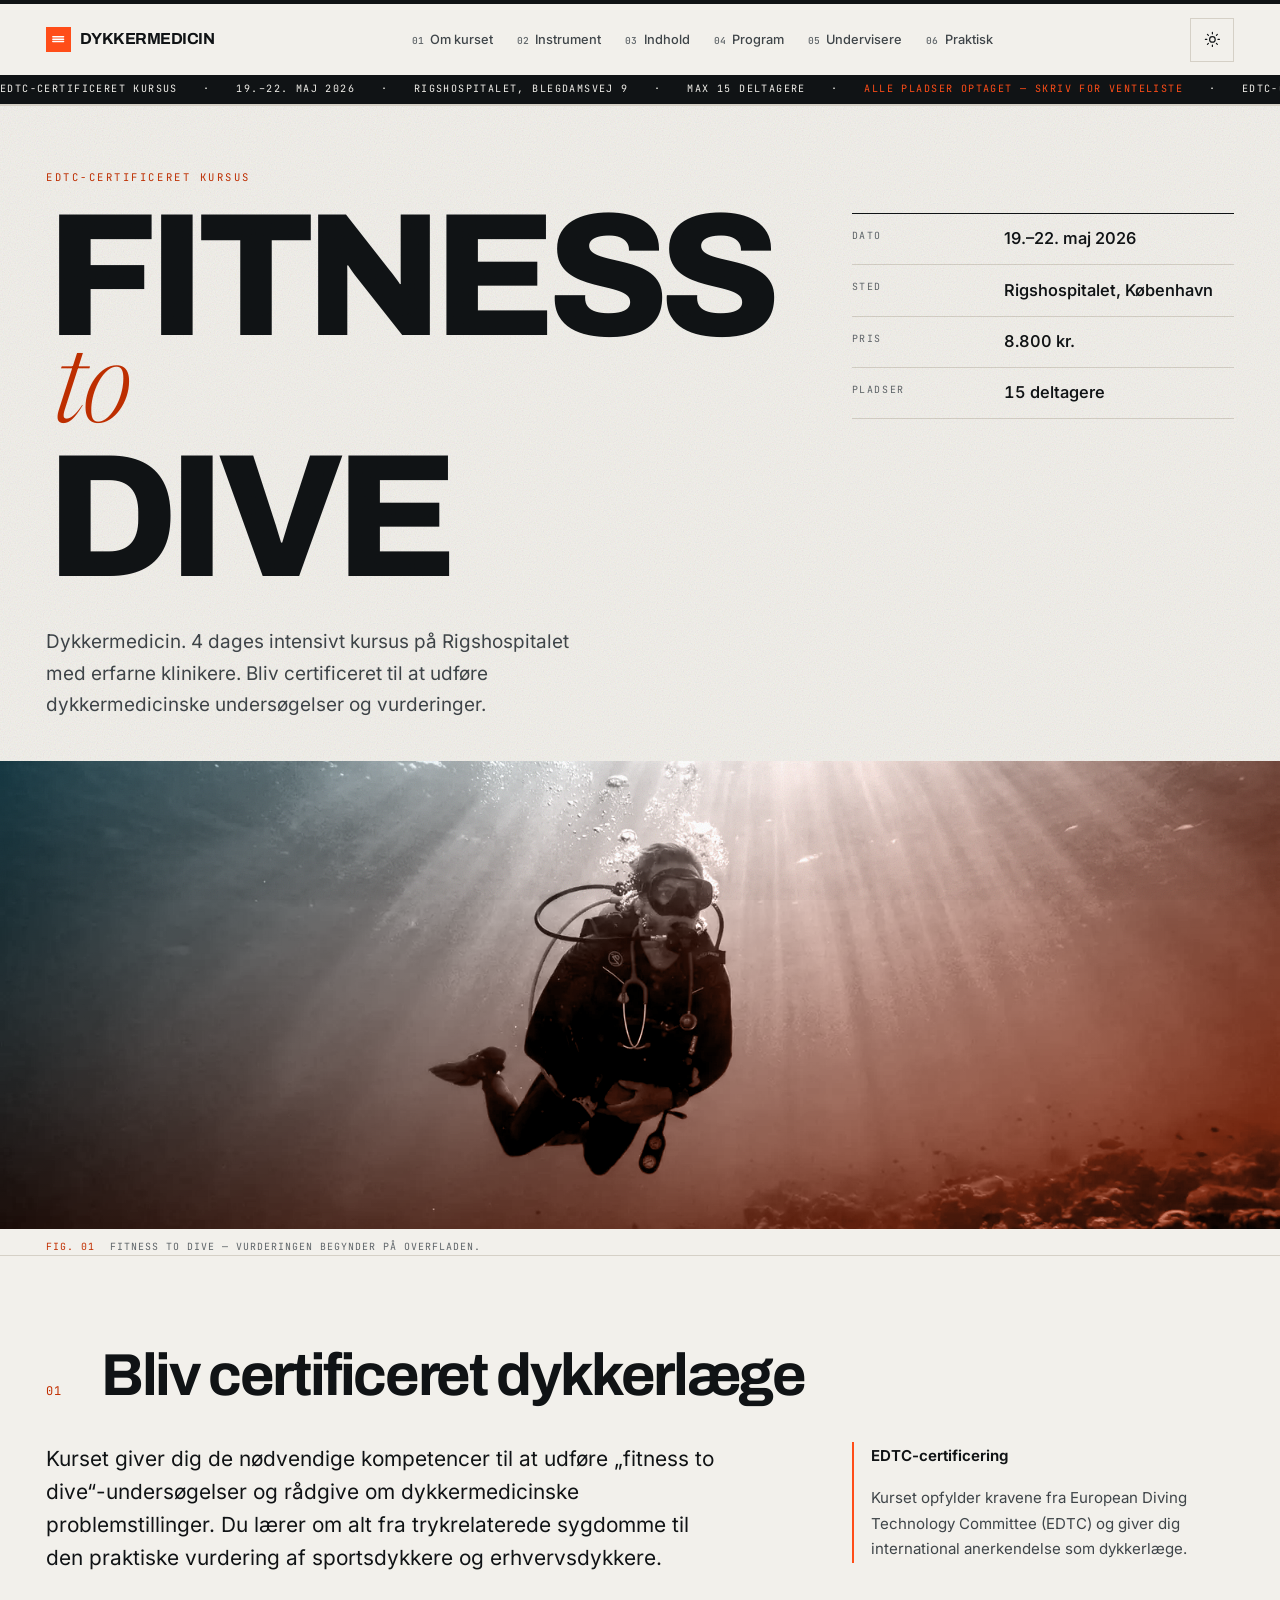
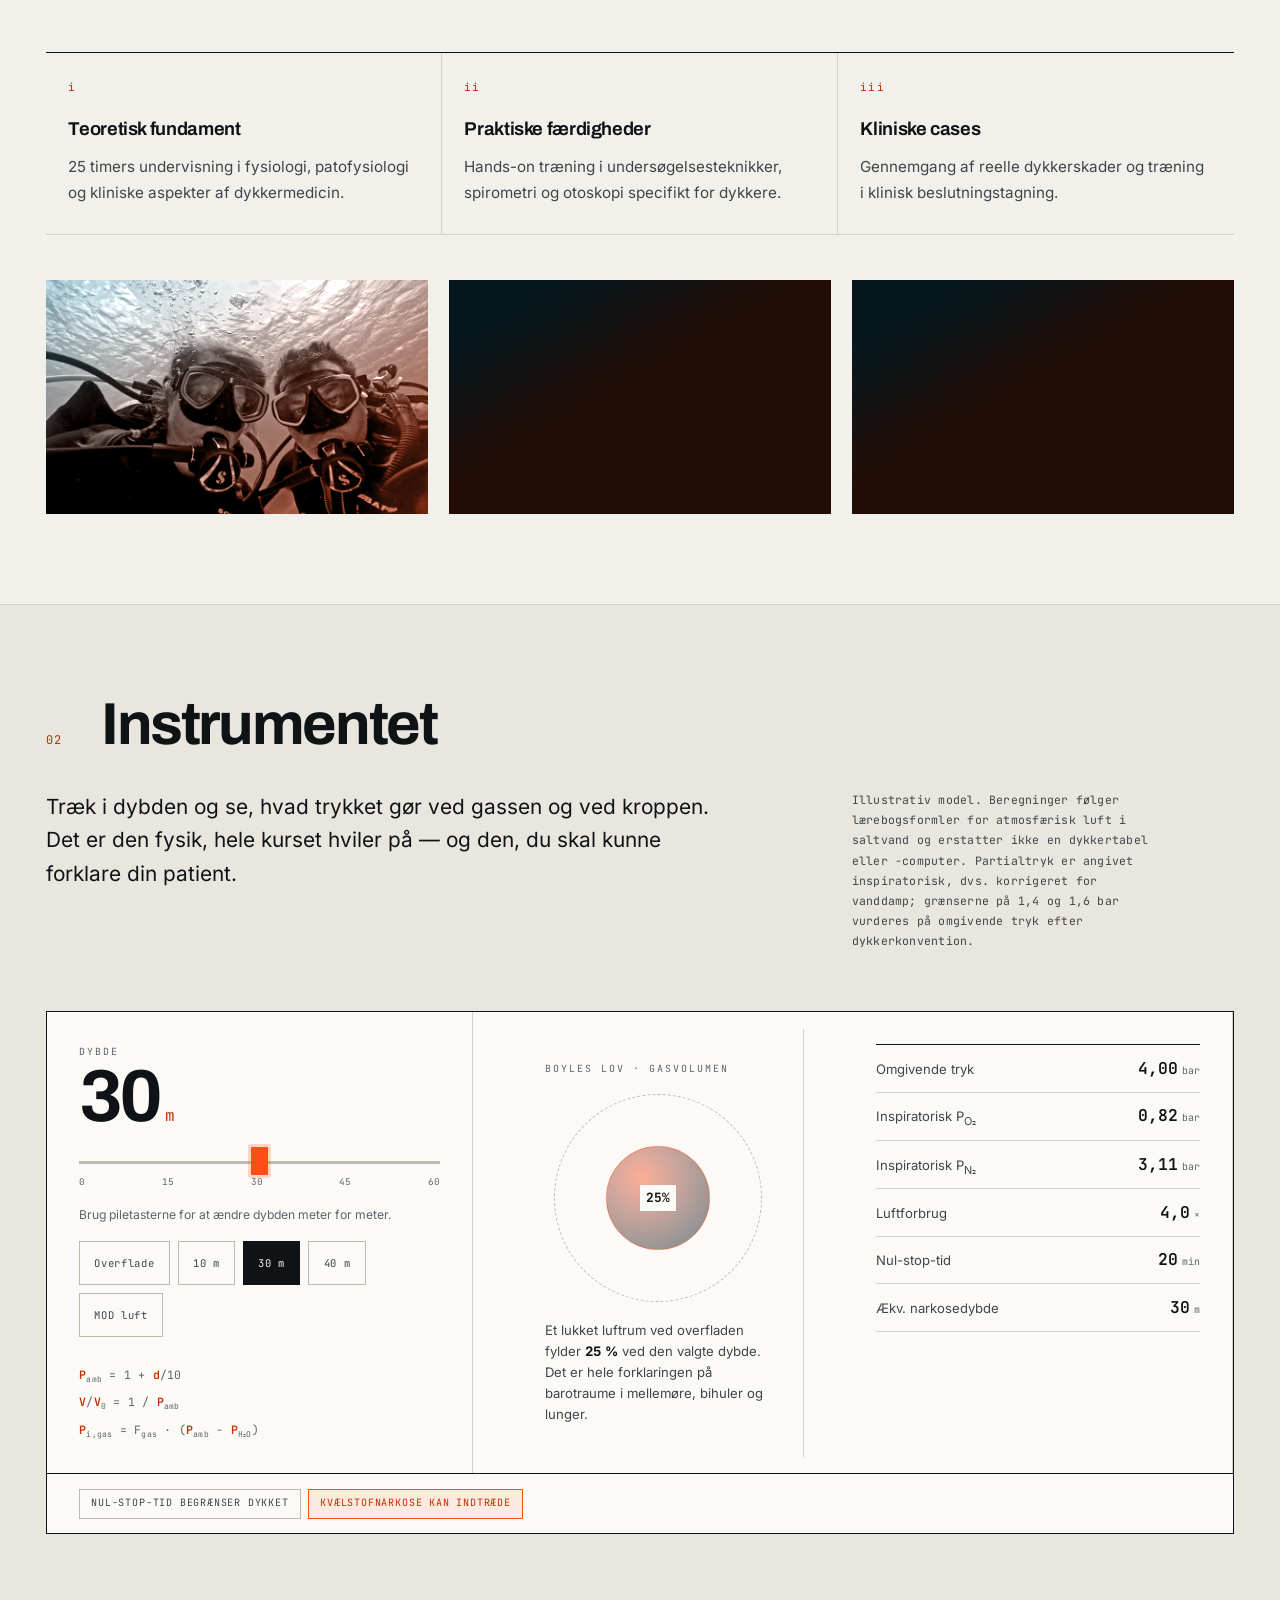
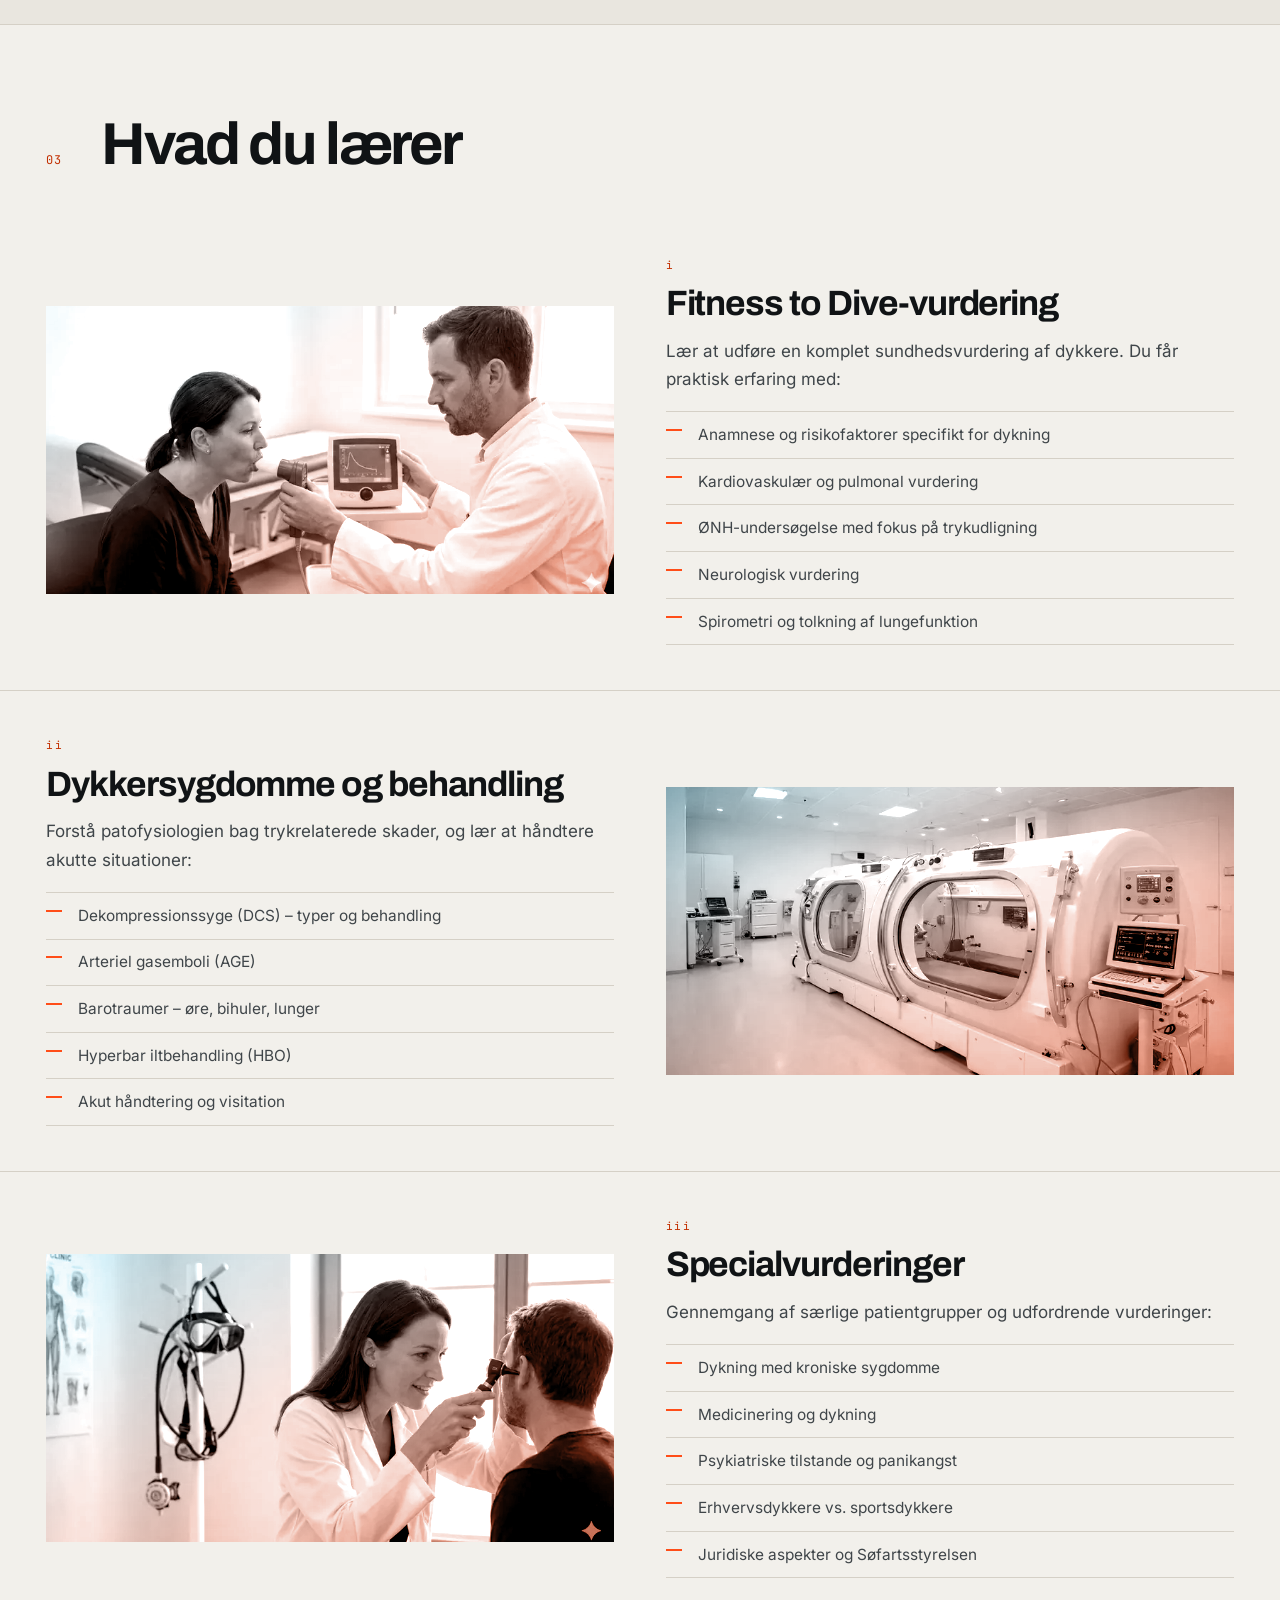
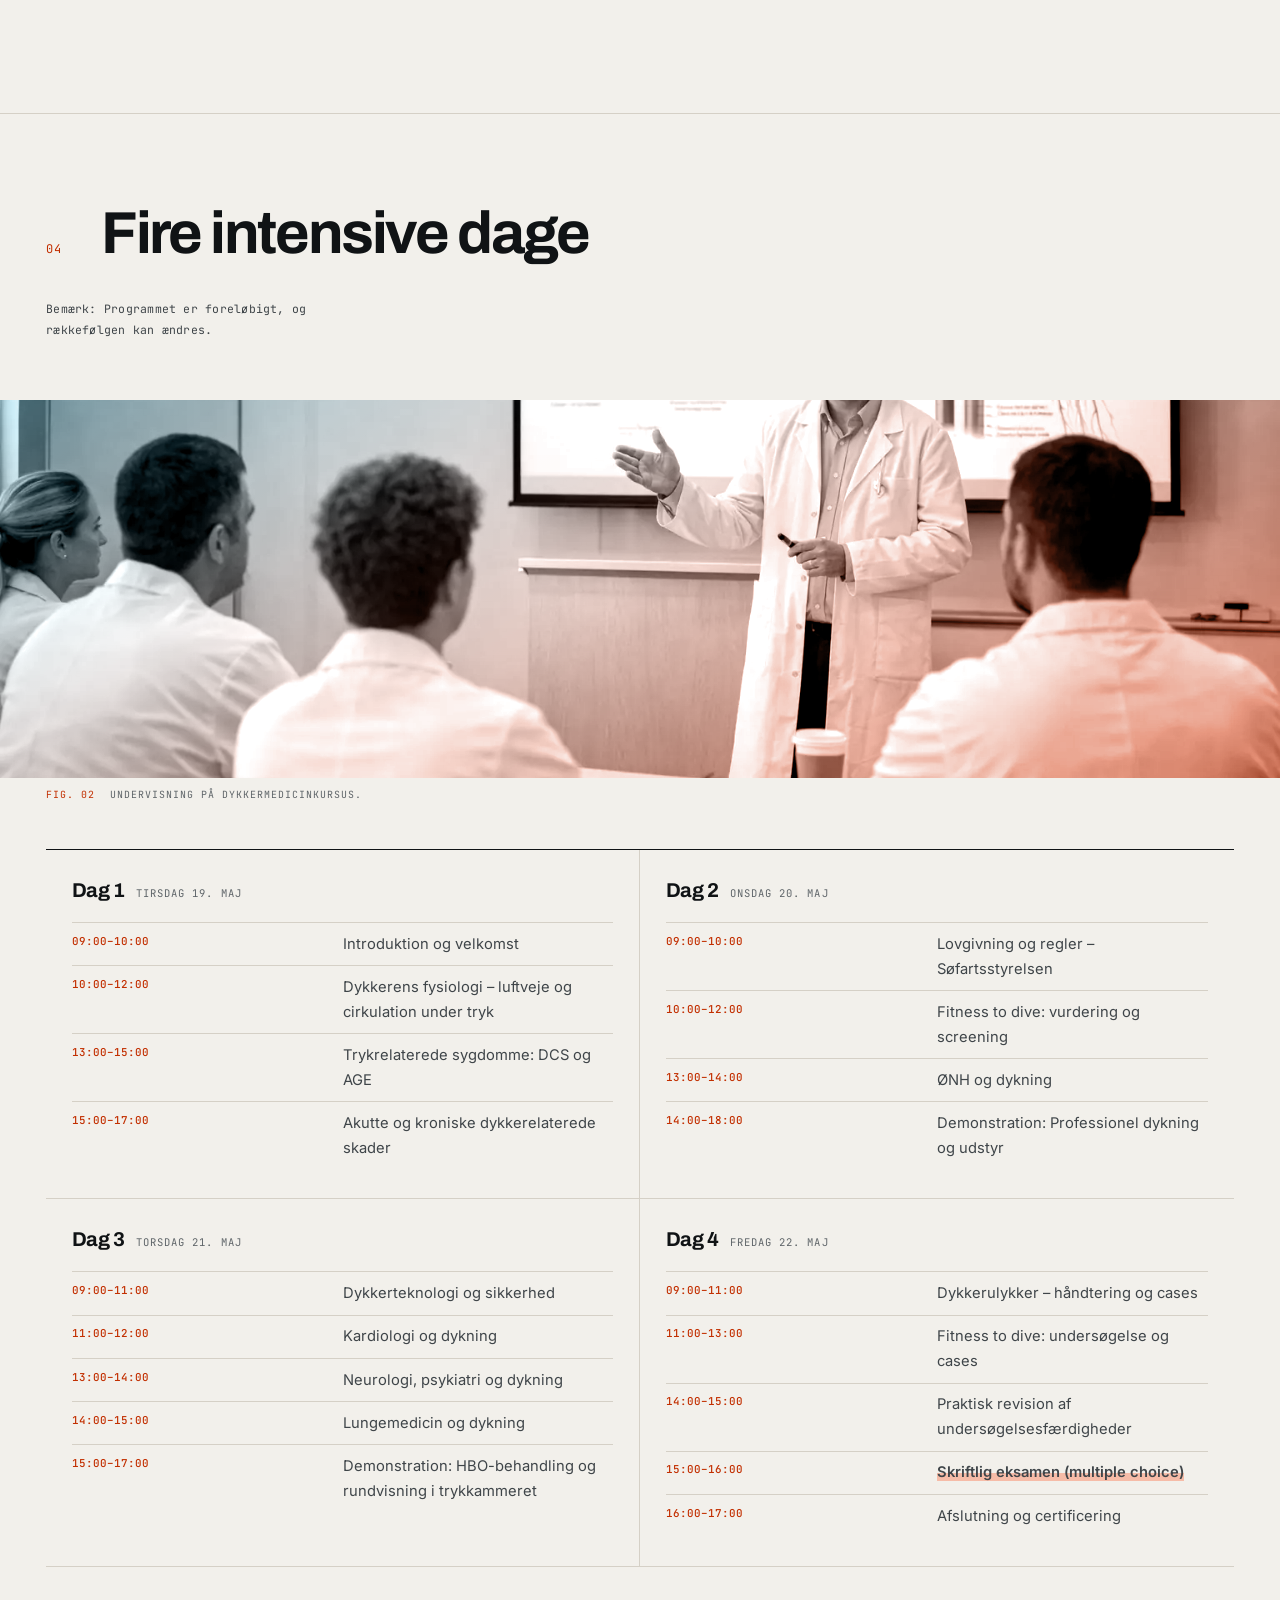
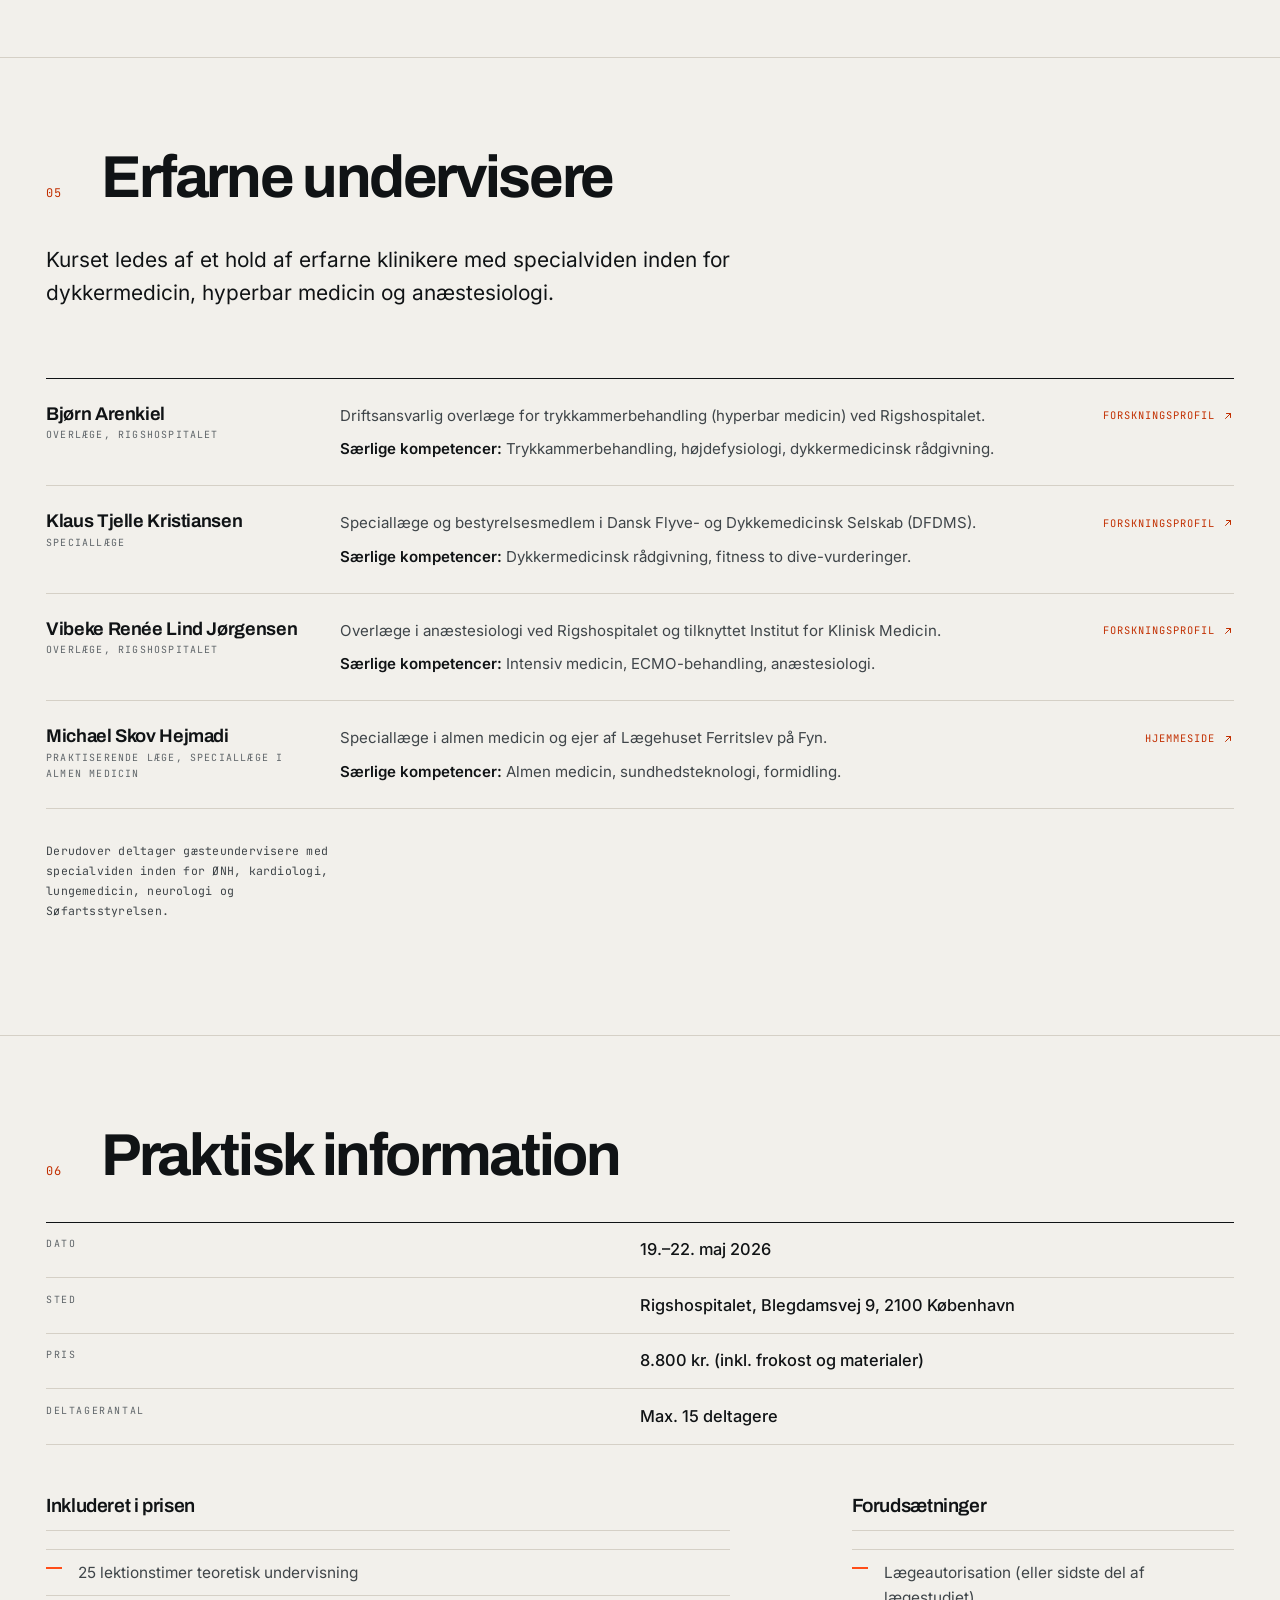
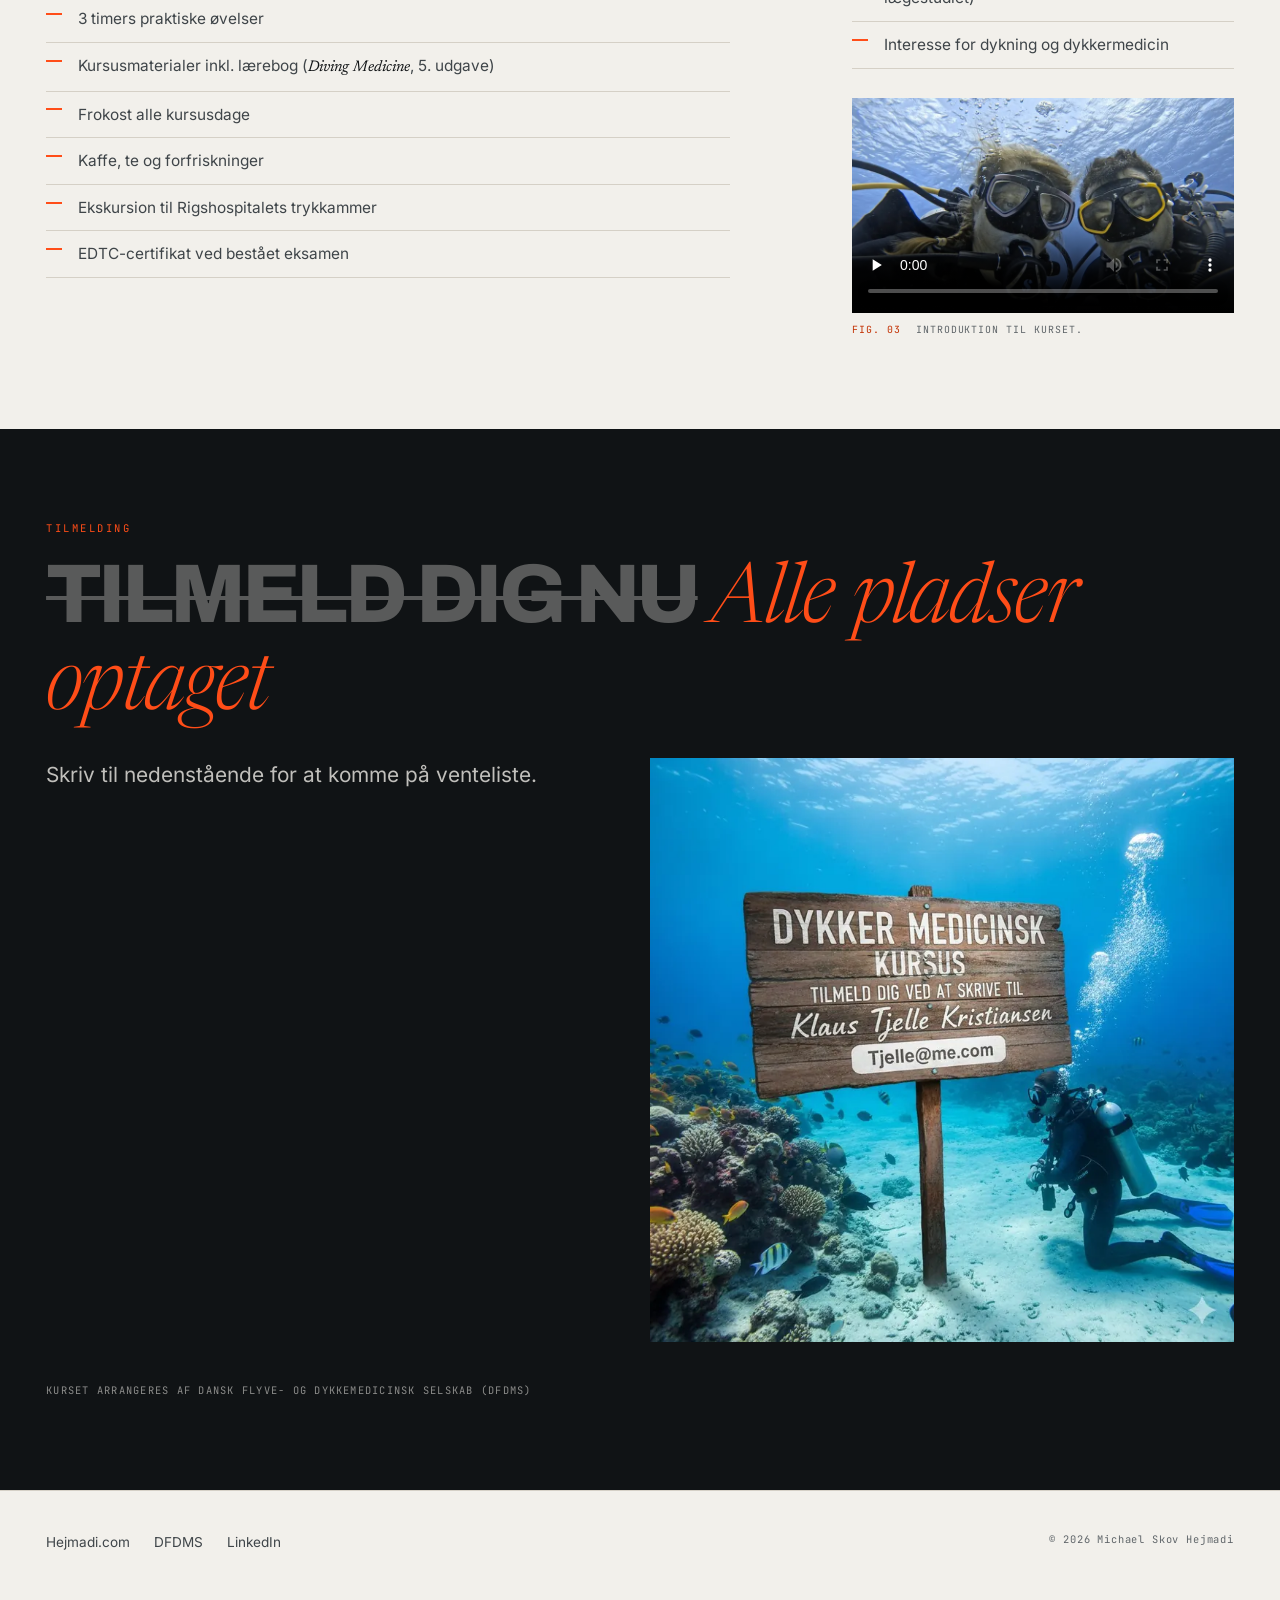
==== commit 47e322ab: "Ret 20 fund fra den adversarielle gennemgang Blokkere - Nedstigningen: dykkercomputeren lå oven på b" ====
--- a/dykkerlaege/instrumentet/index.html
+++ b/dykkerlaege/instrumentet/index.html
@@ -113,8 +113,8 @@
     <dl class="spec spec--hero c9-12">
       <div><dt>Dato</dt><dd>19.–22. maj 2026</dd></div>
       <div><dt>Sted</dt><dd>Rigshospitalet, København</dd></div>
-      <div><dt>Pris</dt><dd><span class="num" data-count="8800">8.800</span> kr.</dd></div>
-      <div><dt>Pladser</dt><dd><span class="num" data-count="15">15</span> deltagere</dd></div>
+      <div><dt>Pris</dt><dd><span class="num">8.800</span> kr.</dd></div>
+      <div><dt>Pladser</dt><dd><span class="num">15</span> deltagere</dd></div>
     </dl>
   </div>
 
--- a/dykkerlaege/instrumentet/style.css
+++ b/dykkerlaege/instrumentet/style.css
@@ -59,7 +59,7 @@
 }
 
 *,*::before,*::after{box-sizing:border-box}
-html{-webkit-text-size-adjust:100%}
+html{-webkit-text-size-adjust:100%;scroll-padding-top:7rem}
 @media (prefers-reduced-motion:no-preference){html{scroll-behavior:smooth}}
 
 body{
@@ -139,7 +139,7 @@
 
 .mast__tools{display:flex;align-items:center;gap:.5rem}
 .tgl,.burger{
-  width:2.3rem;height:2.3rem;display:grid;place-items:center;cursor:pointer;
+  width:44px;height:44px;display:grid;place-items:center;cursor:pointer;
   background:none;border:1px solid var(--rule);color:var(--ink);padding:0;
   transition:background .25s,border-color .25s;
 }
@@ -198,7 +198,7 @@
 .hero{padding:clamp(2.5rem,7vh,5rem) 0 0}
 .hero__h1{
   font-family:var(--display);font-weight:800;
-  font-size:clamp(3.2rem,.4rem + 13.2vw,11.5rem);
+  font-size:min(clamp(3.2rem,.4rem + 13.2vw,11.5rem),24vh);
   line-height:.82;letter-spacing:-.055em;text-transform:uppercase;
   margin:0 0 clamp(1.6rem,4vh,3rem);
 }
@@ -341,10 +341,10 @@
   font-family:var(--mono);font-size:.58rem;color:var(--ink-3);margin-top:-.3rem;
 }
 .inst__help{font-size:.76rem;color:var(--ink-3);margin:.9rem 0 1rem}
-.inst__presets{display:flex;flex-wrap:wrap;gap:.35rem}
+.inst__presets{display:flex;flex-wrap:wrap;gap:.5rem}
 .inst__presets button{
-  font-family:var(--mono);font-size:.62rem;letter-spacing:.06em;
-  padding:.4rem .65rem;border:1px solid var(--rule-2);background:none;color:var(--ink-2);
+  font-family:var(--mono);font-size:.66rem;letter-spacing:.06em;
+  padding:.6rem .9rem;min-height:44px;border:1px solid var(--rule-2);background:none;color:var(--ink-2);
   cursor:pointer;transition:all .25s;
 }
 .inst__presets button:hover{border-color:var(--sig);color:var(--sig-txt)}
@@ -461,6 +461,8 @@
   color:var(--ink-3);font-weight:400;
 }
 .sched table{width:100%;border-collapse:collapse;table-layout:fixed}
+.sched td{overflow-wrap:anywhere;hyphens:auto}
+.datasheet td,.datasheet th{overflow-wrap:anywhere}
 .sched th{
   text-align:left;font-family:var(--mono);font-size:.68rem;font-weight:500;
   color:var(--sig-txt);white-space:nowrap;padding:.55rem .9rem .55rem 0;
@@ -573,9 +575,9 @@
     position:fixed;inset:0;top:0;z-index:70;
     flex-direction:column;justify-content:center;gap:.2rem;
     background:var(--paper);padding:0 var(--gut);overflow:hidden;
-    opacity:0;visibility:hidden;transition:opacity .3s,visibility .3s;
+    opacity:0;visibility:hidden;transition:opacity .3s,visibility 0s .3s;
   }
-  .mast__nav.open{opacity:1;visibility:visible}
+  .mast__nav.open{opacity:1;visibility:visible;transition:opacity .3s,visibility 0s}
   .mast__nav a{
     font-family:var(--display);font-weight:700;font-size:1.7rem;letter-spacing:-.03em;
     padding:.65rem 0;border-bottom:1px solid var(--rule);
